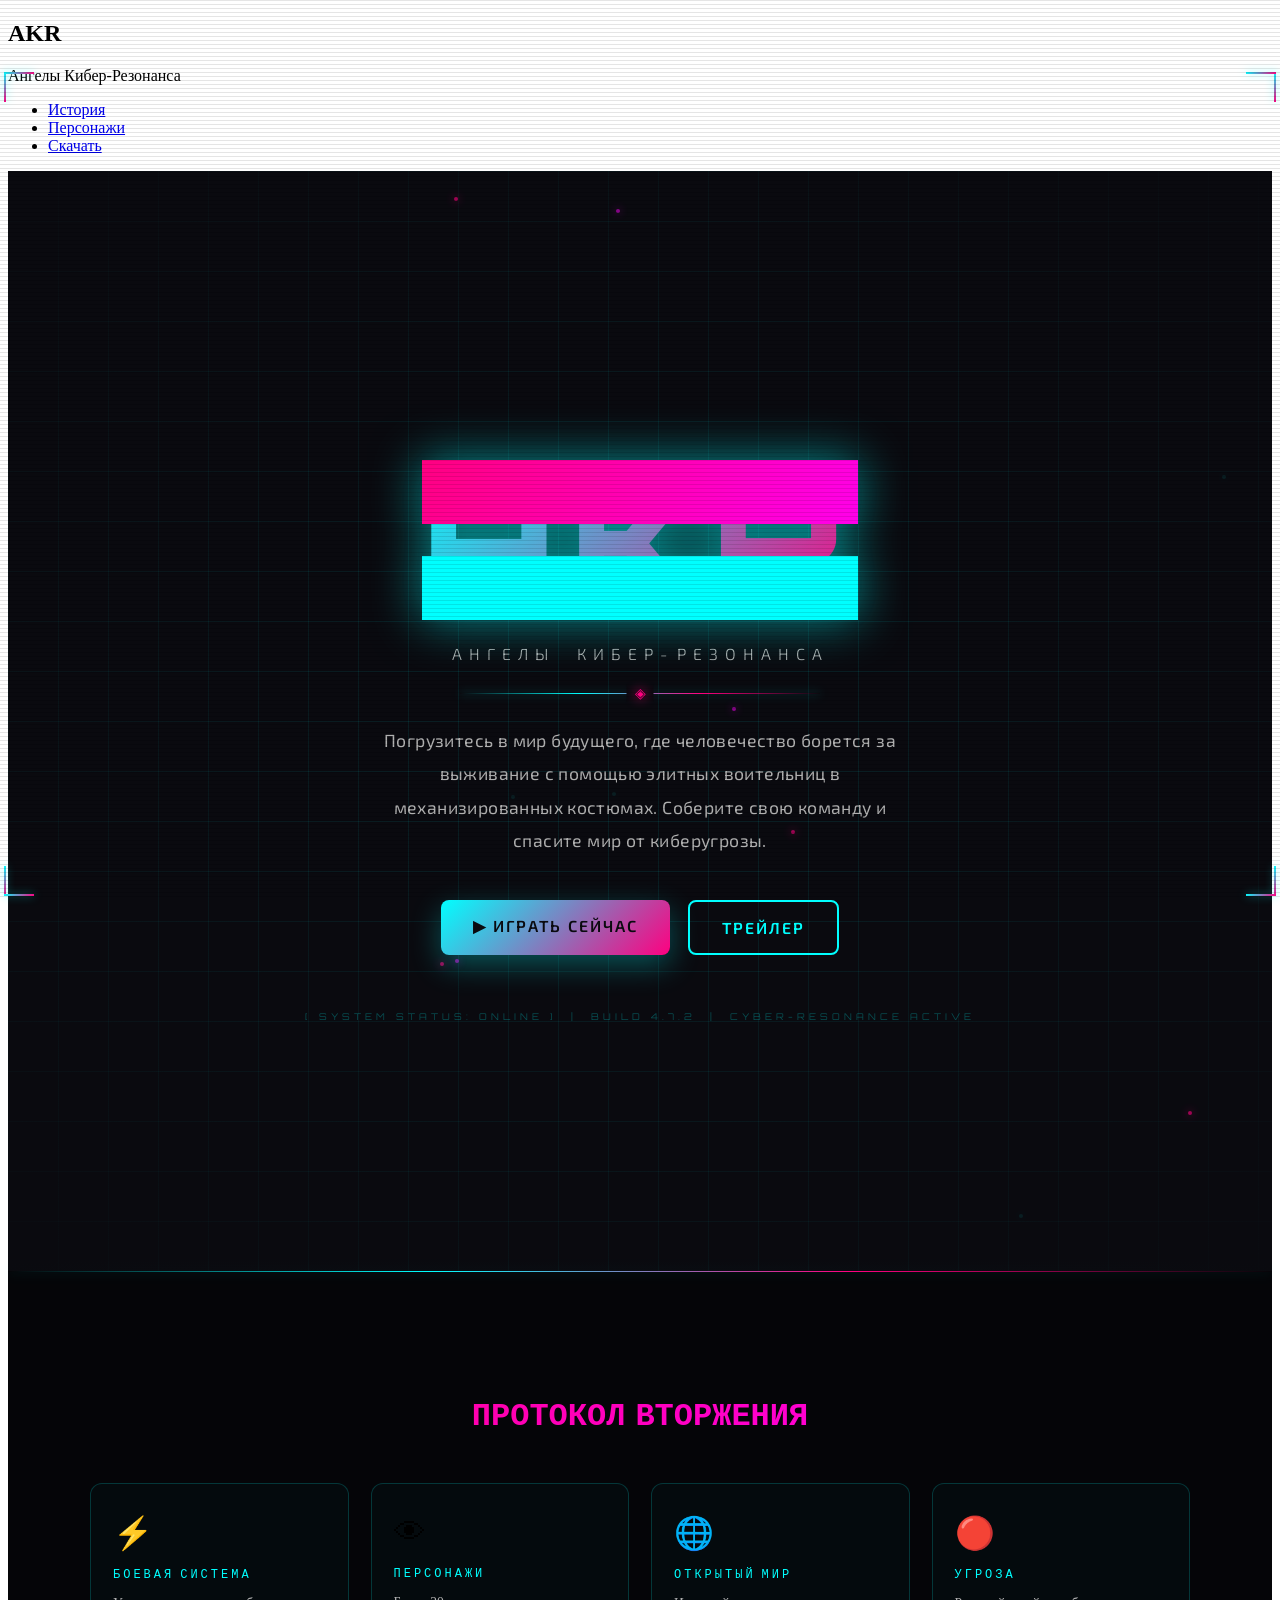
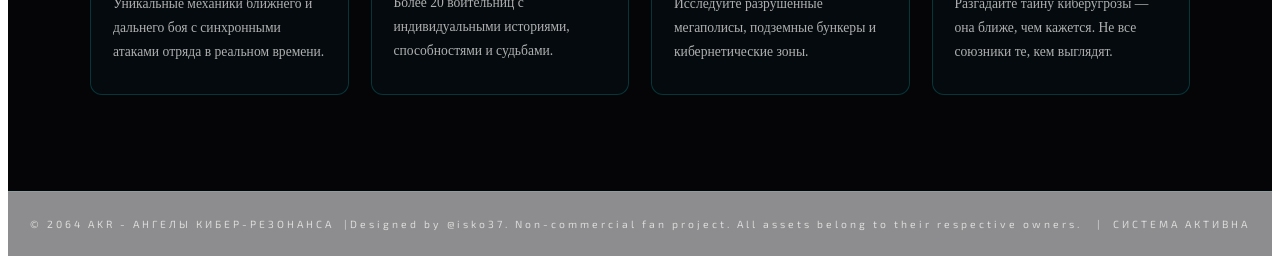
==== index.html @ da01bc27 "Update index.html" ====
<!DOCTYPE html>
<html lang="ru">
<head>
<meta charset="UTF-8">
<meta name="viewport" content="width=device-width, initial-scale=1.0">
<title>AKR — Ангелы Кибер-Резонанса</title>
<link href="https://fonts.googleapis.com/css2?family=Orbitron:wght@400;700;900&family=Exo+2:wght@300;400;600;700&display=swap" rel="stylesheet">
<link rel="stylesheet" href="style.css">
<style>
:root {
  --primary-color: #00ffff;
  --secondary-color: #ff0080;
  --accent-color: #ff00ff;
  --bg-dark: #0a0a0f;
  --bg-darker: #050508;
  --text-light: #ffffff;
  --text-gray: #b0b0b0;
  --gradient-primary: linear-gradient(135deg, #00ffff, #ff0080);
  --gradient-secondary: linear-gradient(135deg, #ff0080, #ff00ff);
  --neon-glow: 0 0 20px currentColor;
  --card-shadow: 0 10px 30px rgba(0,255,255,0.3);
}

body::before {
  content:'';
  position:fixed; inset:0;
  background: repeating-linear-gradient(
    0deg, transparent, transparent 3px,
    rgba(0,0,0,0.1) 3px, rgba(0,0,0,0.1) 4px
  );
  pointer-events:none; z-index:9000;
}


#redFlash {
  position:fixed; inset:0;
  background:#ff0033;
  opacity:0; pointer-events:none; z-index:9998;
  transition: opacity 0.04s;
}
#colorFlash {
  position:fixed; inset:0;
  opacity:0; pointer-events:none; z-index:9997;
  transition: opacity 0.04s;
}

/* ══ FREEZE ══ */
#freezeOverlay {
  position:fixed; inset:0;
  pointer-events:none; z-index:9996; opacity:0;
}
#freezeOverlay.active {
  opacity:1;
  animation: freezeAnim 0.07s steps(1) infinite;
}
@keyframes freezeAnim {
  0%  { clip-path:inset(0 0 0 0); filter:brightness(0.88) contrast(1.1); }
  20% { clip-path:inset(18% 0 58% 0); filter:brightness(1.05); }
  40% { clip-path:inset(0 0 0 0); filter:brightness(0.9); }
  60% { clip-path:inset(52% 0 12% 0); filter:brightness(1.02); }
  80% { clip-path:inset(0 0 0 0); filter:brightness(0.92); }
  100%{ clip-path:inset(0 0 0 0); filter:brightness(0.88); }
}


.glitch-bar {
  position:fixed; left:0; width:100%; height:4px;
  background: linear-gradient(90deg,
    transparent, rgba(0,255,255,0.2), rgba(255,0,128,0.15), transparent);
  pointer-events:none; opacity:0; z-index:8990;
}


.c-corner { position:fixed; width:42px; height:42px; pointer-events:none; z-index:200; }
.c-corner::before, .c-corner::after {
  content:''; position:absolute;
  background: linear-gradient(135deg, var(--primary-color), var(--secondary-color));
  box-shadow: 0 0 8px rgba(0,255,255,0.5);
}
.c-tl { top:72px; left:4px; }
.c-tl::before { top:0;left:0; width:2px; height:30px; }
.c-tl::after  { top:0;left:0; height:2px; width:30px; }
.c-tr { top:72px; right:4px; }
.c-tr::before { top:0;right:0; width:2px; height:30px; }
.c-tr::after  { top:0;right:0; height:2px; width:30px; }
.c-bl { bottom:4px; left:4px; }
.c-bl::before { bottom:0;left:0; width:2px; height:30px; }
.c-bl::after  { bottom:0;left:0; height:2px; width:30px; }
.c-br { bottom:4px; right:4px; }
.c-br::before { bottom:0;right:0; width:2px; height:30px; }
.c-br::after  { bottom:0;right:0; height:2px; width:30px; }
.hero {
  min-height:100vh;
  display:flex; align-items:center; justify-content:center; flex-direction:column;
  text-align:center;
  position:relative; overflow:hidden;
  padding: 120px 20px 80px;
  background: var(--bg-dark);
}

/* Grid */
.cyber-grid {
  position:absolute; inset:0;
  background-image:
    linear-gradient(rgba(0,255,255,0.08) 1px, transparent 1px),
    linear-gradient(90deg, rgba(0,255,255,0.08) 1px, transparent 1px);
  background-size:50px 50px;
  animation: gridMove 20s linear infinite;
}
@keyframes gridMove {
  0%   { transform:translate(0,0); }
  100% { transform:translate(50px,50px); }
}


.hero-vignette {
  position:absolute; inset:0;
  background: radial-gradient(ellipse at center,
    transparent 25%, rgba(10,10,15,0.55) 70%, rgba(10,10,15,0.97) 100%);
  pointer-events:none; z-index:1;
}


.hero-particles { position:absolute; inset:0; pointer-events:none; z-index:1; }
.p-dot {
  position:absolute; width:4px; height:4px; border-radius:50%;
  animation: pFloat linear infinite;
}
@keyframes pFloat {
  0%,100% { transform:translateY(0) scale(1); opacity:0.7; }
  50%      { transform:translateY(-24px) scale(1.4); opacity:1; }
}


.hero-inner { position:relative; z-index:2; display:flex; flex-direction:column; align-items:center; }


.g-title-wrap { position:relative; margin-bottom:8px; }

.g-title {
  font-family:'Orbitron', monospace;
  font-size:clamp(5rem,13vw,10rem);
  font-weight:900;
  background: var(--gradient-primary);
  -webkit-background-clip:text;
  -webkit-text-fill-color:transparent;
  background-clip:text;
  letter-spacing:14px;
  line-height:1;
  display:block;
  position:relative;
  filter: drop-shadow(0 0 25px rgba(0,255,255,0.55));
  animation: gPulse 4s ease-in-out infinite, gJitter 7s 2s infinite;
}

.g-title::before, .g-title::after {
  content:'AKR';
  position:absolute; top:0; left:0; width:100%;
  font-family:'Orbitron',monospace; font-size:inherit; font-weight:900;
  letter-spacing:14px;
  -webkit-text-fill-color:transparent;
  background-clip:text; -webkit-background-clip:text;
}
.g-title::before {
  background: var(--gradient-secondary);
  clip-path:polygon(0 0,100% 0,100% 40%,0 40%);
  animation: gLayerA 7s 2s infinite;
}
.g-title::after {
  background: linear-gradient(135deg,#00ffff,#00ffff);
  clip-path:polygon(0 60%,100% 60%,100% 100%,0 100%);
  animation: gLayerB 7s 2.1s infinite;
}

@keyframes gPulse {
  0%,100%{ filter:drop-shadow(0 0 25px rgba(0,255,255,0.55)); }
  50%    { filter:drop-shadow(0 0 45px rgba(0,255,255,0.9)) drop-shadow(0 0 70px rgba(255,0,128,0.35)); }
}
@keyframes gJitter {
  0%,87%,100%{ transform:none; }
  88%{ transform:skewX(-4deg) translateX(5px); }
  89%{ transform:skewX(3deg) translateX(-4px); }
  90%{ transform:none; }
  92%{ transform:skewX(-2deg) translateX(3px); }
  93%{ transform:none; }
}
@keyframes gLayerA {
  0%,86%,100%{ transform:none; opacity:0; }
  87%{ transform:translateX(-8px) skewX(-3deg); opacity:0.85; }
  88%{ transform:translateX(5px); opacity:0.5; }
  89%{ opacity:0; }
  91%{ transform:translateX(-4px); opacity:0.35; }
  92%{ opacity:0; }
}
@keyframes gLayerB {
  0%,85%,100%{ transform:none; opacity:0; }
  86%{ transform:translateX(7px) skewX(2deg); opacity:0.8; }
  87%{ transform:translateX(-5px); opacity:0.45; }
  88%{ opacity:0; }
  90%{ transform:translateX(4px); opacity:0.3; }
  91%{ opacity:0; }
}

.hero-sub {
  font-family:'Exo 2', sans-serif;
  font-size:clamp(0.7rem,2vw,1rem);
  font-weight:300;
  letter-spacing:7px;
  color:var(--text-gray);
  text-transform:uppercase;
  margin-bottom:30px;
  animation: subGlitch 8s 3s infinite;
}
@keyframes subGlitch {
  0%,93%,100%{ opacity:0.75; transform:none; filter:none; }
  94%{ opacity:0.3; transform:translateX(-5px); filter:blur(1px); }
  95%{ opacity:0.9; transform:translateX(4px); }
  96%{ opacity:0.6; filter:blur(0.5px); transform:none; }
  97%{ opacity:0.75; filter:none; }
}

.neon-div {
  width:min(360px,80vw); height:1px;
  background:linear-gradient(90deg, transparent, var(--primary-color), var(--secondary-color), transparent);
  margin:0 auto 30px;
  box-shadow:0 0 10px rgba(0,255,255,0.5);
  position:relative;
}
.neon-div::before {
  content:'◈'; position:absolute; left:50%; top:50%;
  transform:translate(-50%,-50%);
  color:var(--secondary-color); font-size:0.85rem;
  text-shadow:0 0 12px var(--secondary-color);
  background:var(--bg-dark); padding:0 8px;
}

.hero-desc {
  font-family:'Exo 2', sans-serif;
  font-size:clamp(0.9rem,1.5vw,1.1rem);
  line-height:1.9; color:var(--text-gray);
  max-width:560px; margin:0 auto 42px;
  letter-spacing:0.4px;
}

.hero-btns { display:flex; gap:18px; flex-wrap:wrap; justify-content:center; margin-bottom:56px; }

.btn {
  font-family:'Exo 2', sans-serif;
  padding:1rem 2rem; border:none; border-radius:8px;
  font-size:1rem; font-weight:600; cursor:pointer;
  transition:all 0.3s ease; text-transform:uppercase;
  letter-spacing:2px; text-decoration:none; display:inline-block;
}
.btn-primary {
  background:var(--gradient-primary); color:var(--bg-dark);
  box-shadow:var(--card-shadow);
}
.btn-primary:hover { transform:translateY(-3px); box-shadow:0 15px 40px rgba(0,255,255,0.5); }
.btn-secondary {
  background:transparent; color:var(--primary-color);
  border:2px solid var(--primary-color);
}
.btn-secondary:hover { background:var(--primary-color); color:var(--bg-dark); box-shadow:var(--neon-glow); }

.hero-status {
  font-family:'Orbitron', monospace; font-size:0.58rem;
  letter-spacing:4px; color:rgba(0,255,255,0.28);
  animation: statusBlink 3.5s ease-in-out infinite;
}
@keyframes statusBlink {
  0%,100%{ opacity:1; } 48%{ opacity:1; } 50%{ opacity:0.05; } 52%{ opacity:1; }
}

.features {
  padding:6rem 0;
  background:var(--bg-darker);
  position:relative;
}
.features::before {
  content:''; position:absolute; top:0; left:0; right:0; height:1px;
  background:linear-gradient(90deg, transparent, var(--primary-color), var(--secondary-color), transparent);
  box-shadow:0 0 12px rgba(0,255,255,0.35);
}

.sec-title {
  font-family:'Orbitron', monospace;
  font-size:clamp(1.2rem,3vw,2rem);
  text-align:center; margin-bottom:48px;
  background:var(--gradient-secondary);
  -webkit-background-clip:text; -webkit-text-fill-color:transparent; background-clip:text;
}

.feat-grid {
  display:grid;
  grid-template-columns:repeat(auto-fit, minmax(230px,1fr));
  gap:22px; max-width:1100px; margin:0 auto; padding:0 20px;
}

.feat-card {
  border:1px solid rgba(0,255,255,0.18);
  background:rgba(0,255,255,0.025);
  padding:30px 22px; border-radius:12px;
  position:relative; overflow:hidden;
  transition:border-color 0.3s, box-shadow 0.3s, transform 0.3s;
}
.feat-card::before {
  content:''; position:absolute; top:0; left:0; right:0; height:2px;
  background:var(--gradient-primary); transform:scaleX(0);
  transition:transform 0.35s ease;
}
.feat-card:hover { border-color:rgba(0,255,255,0.4); box-shadow:0 10px 30px rgba(0,255,255,0.15); transform:translateY(-4px); }
.feat-card:hover::before { transform:scaleX(1); }

.feat-icon { font-size:2rem; margin-bottom:14px; display:block; }
.feat-title {
  font-family:'Orbitron', monospace; font-size:0.75rem;
  letter-spacing:3px; text-transform:uppercase;
  color:var(--primary-color); margin-bottom:10px;
}
.feat-text { font-size:0.85rem; line-height:1.75; color:var(--text-gray); }

/* ══ FOOTER ══ */
.site-footer {
  background:var(--bg-darker);
  border-top:1px solid rgba(0,255,255,0.15);
  text-align:center; padding:26px 20px;
  font-family:'Exo 2', sans-serif; font-size:0.65rem;
  letter-spacing:3px; color:var(--text-gray); opacity:0.45;
}

.msg {
  position:fixed; max-width:230px;
  background:rgba(5,5,8,0.94);
  border-radius:14px;
  padding:11px 15px 9px;
  font-family:'Exo 2', sans-serif;
  font-size:0.87rem; line-height:1.5;
  pointer-events:none; z-index:9500;
  opacity:0; transform:scale(0.8) translateY(14px);
  transition: opacity 0.32s cubic-bezier(.22,1,.36,1), transform 0.32s cubic-bezier(.22,1,.36,1);
}
.msg.show { opacity:1; transform:scale(1) translateY(0); }

/* Типы */
.msg.t-red    { border:1px solid rgba(255,0,51,0.55); box-shadow:0 0 22px rgba(255,0,51,0.18); }
.msg.t-orange { border:1px solid rgba(255,102,0,0.55); box-shadow:0 0 22px rgba(255,102,0,0.18); }
.msg.t-purple { border:1px solid rgba(153,0,255,0.55); box-shadow:0 0 22px rgba(153,0,255,0.18); }

.msg-head { display:flex; align-items:center; gap:7px; margin-bottom:5px; }
.msg-dot  { width:7px; height:7px; border-radius:50%; flex-shrink:0; }
.msg-lbl  { font-family:'Orbitron',monospace; font-size:0.52rem; letter-spacing:2px; color:rgba(176,176,176,0.4); }
.msg-body { color:#fff; font-weight:600; font-size:0.88rem; letter-spacing:0.4px; }
.msg-ts   { display:block; text-align:right; font-size:0.56rem; letter-spacing:1px; color:rgba(176,176,176,0.28); margin-top:5px; }

.p-bl { bottom:76px; left:20px; }
.p-br { bottom:76px; right:20px; }
.p-tl { top:84px; left:20px; }
.p-tr { top:84px; right:20px; }

.p-bl::after,.p-tl::after { content:''; position:absolute; }
.p-bl::after { bottom:-7px; left:16px; border-width:7px 7px 0 0; border-style:solid; border-color:rgba(5,5,8,0.94) transparent transparent transparent; }
.p-br::after { content:''; position:absolute; bottom:-7px; right:16px; border-width:7px 0 0 7px; border-style:solid; border-color:rgba(5,5,8,0.94) transparent transparent transparent; }
.p-tl::before { content:''; position:absolute; top:-7px; left:16px; border-width:0 7px 7px 0; border-style:solid; border-color:transparent rgba(5,5,8,0.94) transparent transparent; transform:scaleX(-1); }
.p-tr::before { content:''; position:absolute; top:-7px; right:16px; border-width:0 0 7px 7px; border-style:solid; border-color:transparent transparent rgba(5,5,8,0.94) transparent; }
</style>
</head>
<body>

<div id="redFlash"></div>
<div id="colorFlash"></div>
<div id="freezeOverlay"></div>
<div class="glitch-bar" id="gb1"></div>
<div class="glitch-bar" id="gb2"></div>

<div class="c-corner c-tl"></div>
<div class="c-corner c-tr"></div>
<div class="c-corner c-bl"></div>
<div class="c-corner c-br"></div>

<!-- ══ NAVBAR ══ -->
<nav class="navbar">
  <div class="nav-container">
    <div class="nav-logo">
      <h1>AKR</h1>
      <span>Ангелы Кибер-Резонанса</span>
    </div>
    <ul class="nav-menu">
      <li><a href="history.html"    class="nav-link">История</a></li>
      <li><a href="characters.html" class="nav-link">Персонажи</a></li>
      <li><a href="download.html"   class="nav-link">Скачать</a></li>
    </ul>
    <div class="hamburger">
      <span></span>
      <span></span>
      <span></span>
    </div>
  </div>
</nav>

<!-- ══ HERO ══ -->
<section class="hero">
  <div class="cyber-grid"></div>
  <div class="hero-vignette"></div>
  <div class="hero-particles" id="particles"></div>

  <div class="hero-inner">
    <div class="g-title-wrap">
      <span class="g-title">AKR</span>
    </div>

    <p class="hero-sub">Ангелы&nbsp;&nbsp;Кибер&#8209;Резонанса</p>
    <div class="neon-div"></div>

    <p class="hero-desc">
      Погрузитесь в мир будущего, где человечество борется за выживание
      с помощью элитных воительниц в механизированных костюмах.
      Соберите свою команду и спасите мир от киберугрозы.
    </p>

    <div class="hero-btns">
      <a class="btn btn-primary"   href="game_play.html">▶ Играть сейчас</a>
      <a class="btn btn-secondary" href="history.html">Трейлер</a>
    </div>

    <div class="hero-status">
      [ SYSTEM STATUS: ONLINE ]&nbsp;&nbsp;|&nbsp;&nbsp;BUILD 4.7.2&nbsp;&nbsp;|&nbsp;&nbsp;CYBER-RESONANCE ACTIVE
    </div>
  </div>
</section>

<section class="features">
  <h2 class="sec-title">ПРОТОКОЛ ВТОРЖЕНИЯ</h2>
  <div class="feat-grid">
    <div class="feat-card">
      <span class="feat-icon">⚡</span>
      <div class="feat-title">Боевая система</div>
      <div class="feat-text">Уникальные механики ближнего и дальнего боя с синхронными атаками отряда в реальном времени.</div>
    </div>
    <div class="feat-card">
      <span class="feat-icon">👁</span>
      <div class="feat-title">Персонажи</div>
      <div class="feat-text">Более 20 воительниц с индивидуальными историями, способностями и судьбами.</div>
    </div>
    <div class="feat-card">
      <span class="feat-icon">🌐</span>
      <div class="feat-title">Открытый мир</div>
      <div class="feat-text">Исследуйте разрушенные мегаполисы, подземные бункеры и кибернетические зоны.</div>
    </div>
    <div class="feat-card">
      <span class="feat-icon">🔴</span>
      <div class="feat-title">Угроза</div>
      <div class="feat-text">Разгадайте тайну киберугрозы — она ближе, чем кажется. Не все союзники те, кем выглядят.</div>
    </div>
  </div>
</section>

<footer class="site-footer">
  &copy; 2064 AKR - АНГЕЛЫ КИБЕР-РЕЗОНАНСА &nbsp;|Designed by @isko37. Non-commercial fan project. All assets belong to their respective owners.&nbsp;  &nbsp;|&nbsp; СИСТЕМА АКТИВНА
</footer>

<!-- ══ MESSAGE BUBBLES ══ -->
<div class="msg t-red" id="msg1">
  <div class="msg-head">
    <span class="msg-dot" style="background:#ff0033;box-shadow:0 0 8px #ff0033;"></span>
    <span class="msg-lbl">SYSTEM // ENCRYPTED</span>
  </div>
  <div class="msg-body">Доверие?</div>
  <span class="msg-ts">??:??</span>
</div>

<div class="msg t-red" id="msg2">
  <div class="msg-head">
    <span class="msg-dot" style="background:#ff0033;box-shadow:0 0 8px #ff0033;"></span>
    <span class="msg-lbl">SYSTEM // ENCRYPTED</span>
  </div>
  <div class="msg-body">Меня бросили?</div>
  <span class="msg-ts">??:??</span>
</div>

<div class="msg t-orange" id="msg3">
  <div class="msg-head">
    <span class="msg-dot" style="background:#ff6600;box-shadow:0 0 8px #ff6600;"></span>
    <span class="msg-lbl">SYSTEM // WARNING</span>
  </div>
  <div class="msg-body">Идеальный план</div>
  <span class="msg-ts">??:??</span>
</div>

<div class="msg t-purple" id="msg4">
  <div class="msg-head">
    <span class="msg-dot" style="background:#9900ff;box-shadow:0 0 8px #9900ff;"></span>
    <span class="msg-lbl">SYSTEM // CLASSIFIED</span>
  </div>
  <div class="msg-body">месть</div>
  <span class="msg-ts">??:??</span>
</div>

<script>
   
const pc = document.getElementById('particles');
[['#00ffff',0.08],['#ff0080',0.6],['#ff00ff',0.5]].forEach(([c,o],ci) => {
  for (let i = 0; i < 4; i++) {
    const d = document.createElement('div');
    d.className = 'p-dot';
    d.style.cssText = `
      left:${Math.random()*100}%;top:${Math.random()*100}%;
      background:${c};box-shadow:0 0 8px ${c};opacity:${o};
      animation-duration:${4+Math.random()*5}s;
      animation-delay:${Math.random()*4}s;`;
    pc.appendChild(d);
  }
});

const RF = document.getElementById('redFlash');
const CF = document.getElementById('colorFlash');
function flash(type) {
  if (type==='red') {
    RF.style.opacity='0.28';
    setTimeout(()=>RF.style.opacity='0',500);
  } else {
    CF.style.background = type==='orange' ? '#ff6600' : '#9900ff';
    CF.style.opacity = '0.2';
    setTimeout(()=>CF.style.opacity='0',500);
  }
}

const POS = ['p-bl','p-br','p-tl','p-tr'];
const MSGS = [
  {id:'msg1',flash:'red'},
  {id:'msg2',flash:'red'},
  {id:'msg3',flash:'orange'},
  {id:'msg4',flash:'purple'},
];

function showMsg(cfg) {
  const el = document.getElementById(cfg.id);
  POS.forEach(p=>el.classList.remove(p));
  el.classList.add(POS[Math.floor(Math.random()*POS.length)]);
  const now = new Date();
  el.querySelector('.msg-ts').textContent =
    now.getHours().toString().padStart(2,'0')+':'+now.getMinutes().toString().padStart(2,'0');
  flash(cfg.flash);
  el.classList.add('show');
  setTimeout(()=>el.classList.remove('show'), 3500+Math.random()*2200);
}

(function loop() {
  const sh = [...MSGS].sort(()=>Math.random()-0.5);
  let d = 1800+Math.random()*2500;
  sh.forEach(m=>{ setTimeout(()=>showMsg(m),d); d+=5000+Math.random()*7000; });
  setTimeout(loop, d+2000);
})();

const FZ = document.getElementById('freezeOverlay');
(function loopFreeze() {
  setTimeout(()=>{
    FZ.classList.add('active');
    setTimeout(()=>FZ.classList.remove('active'), 350+Math.random()*650);
    loopFreeze();
  }, 9000+Math.random()*14000);
})();

const GB1=document.getElementById('gb1'), GB2=document.getElementById('gb2');
function fireBar(el) {
  el.style.top  = Math.random()*window.innerHeight+'px';
  el.style.height = (2+Math.random()*10)+'px';
  el.style.opacity = String(0.4+Math.random()*0.6);
  setTimeout(()=>el.style.opacity='0', 65+Math.random()*110);
}
(function loopBars() {
  setTimeout(()=>{
    fireBar(GB1);
    setTimeout(()=>fireBar(GB2), 25+Math.random()*65);
    loopBars();
  }, 1100+Math.random()*3200);
})();

const GT = document.querySelector('.g-title');
(function loopFlicker() {
  setTimeout(()=>{
    GT.style.filter='drop-shadow(0 0 40px #fff) brightness(2.2) blur(2px)';
    setTimeout(()=>GT.style.filter='', 50+Math.random()*70);
    loopFlicker();
  }, 5000+Math.random()*12000);
})();
</script>
<script>
  const hamburger = document.querySelector(".hamburger");
  const navMenu = document.querySelector(".nav-menu");

  hamburger.addEventListener("click", () => {
    hamburger.classList.toggle("active");
    navMenu.classList.toggle("active");
  });

  document.querySelectorAll(".nav-link").forEach(n => n.addEventListener("click", () => {
    hamburger.classList.remove("active");
    navMenu.classList.remove("active");
  }));
</script>
</body>
</html>
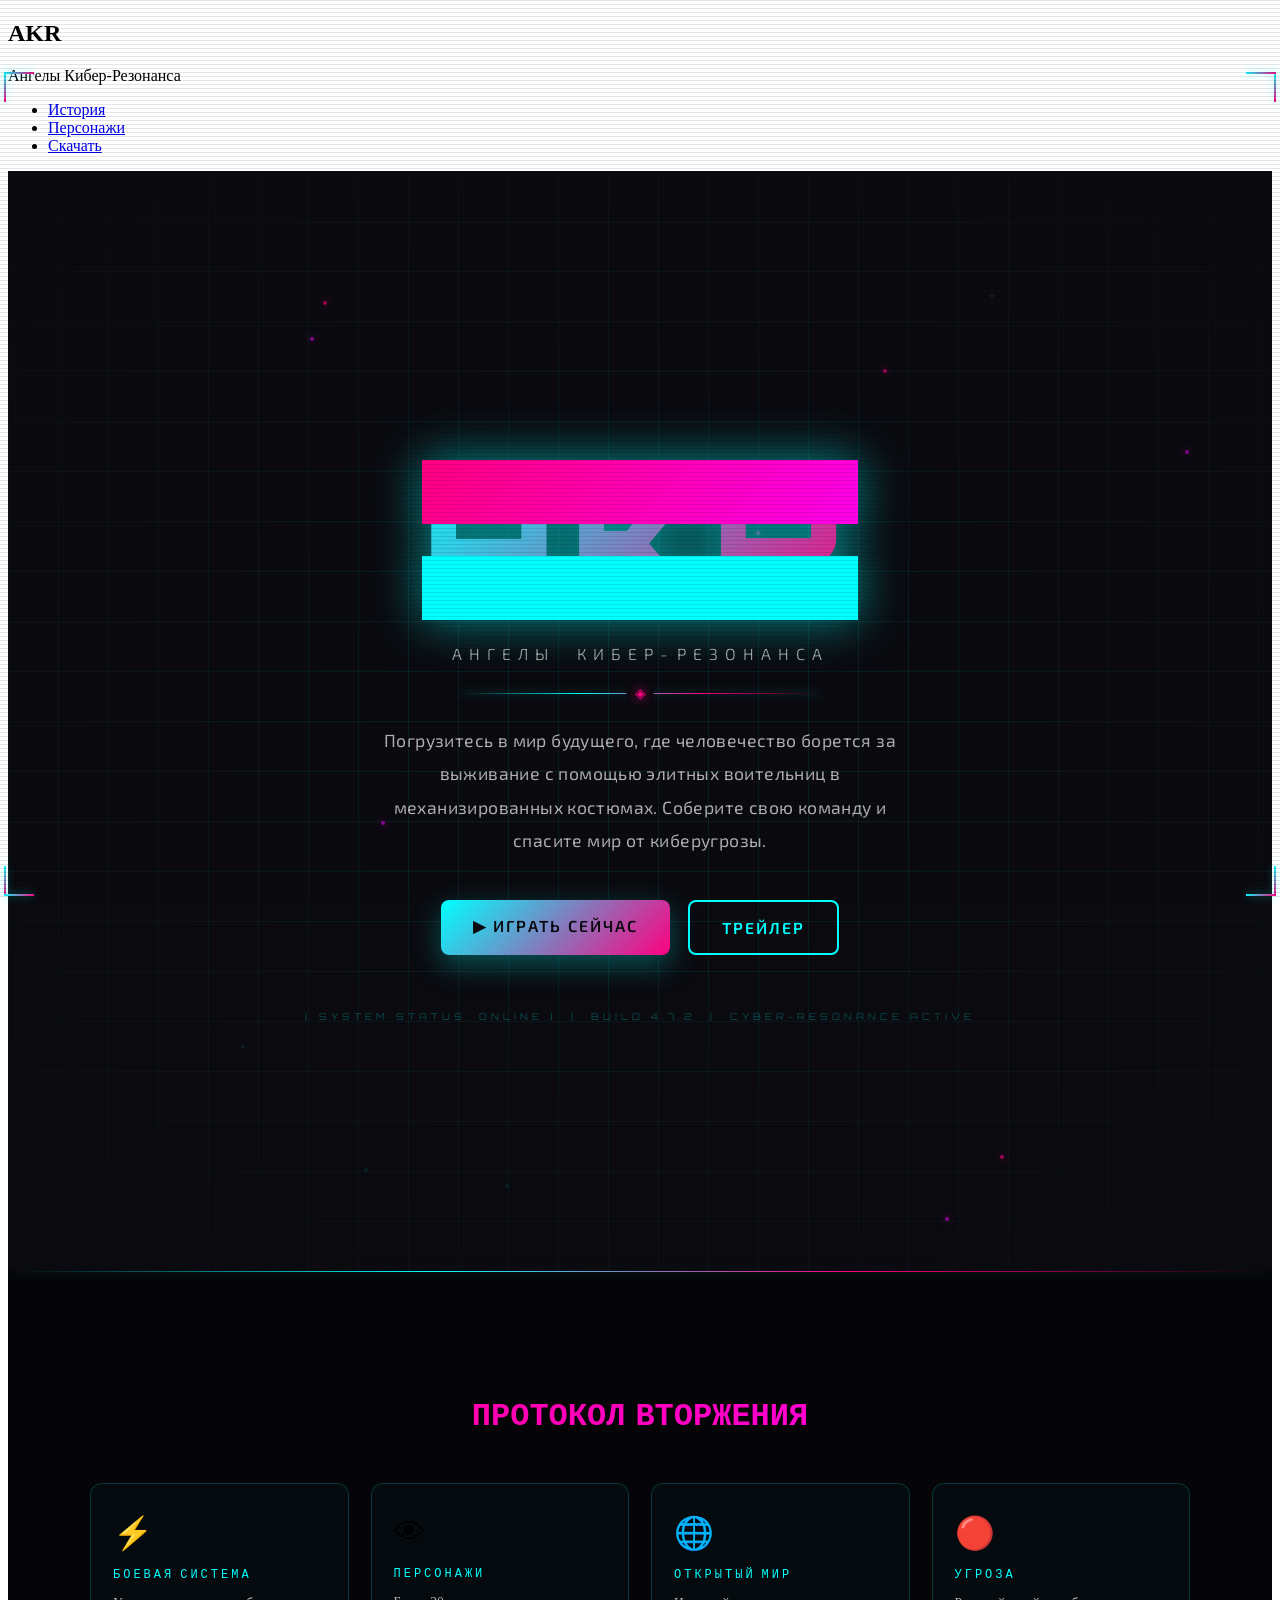
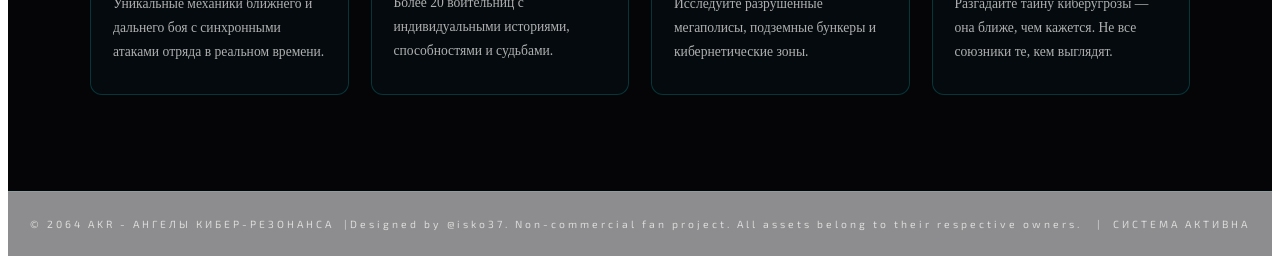
==== commit cfe5a0c6: "Update index.html" ====
--- a/index.html
+++ b/index.html
@@ -585,18 +585,19 @@
 })();
 </script>
 <script>
-  const hamburger = document.querySelector(".hamburger");
-  const navMenu = document.querySelector(".nav-menu");
-
-  hamburger.addEventListener("click", () => {
-    hamburger.classList.toggle("active");
-    navMenu.classList.toggle("active");
+  }));
+</script>
+<script>
+  const btn = document.querySelector(".hamburger");
+  const menu = document.querySelector(".nav-menu");
+
+  btn.onclick = () => {
+    menu.classList.toggle("active");
+  };
+
+  document.querySelectorAll(".nav-link").forEach(link => {
+    link.onclick = () => menu.classList.remove("active");
   });
-
-  document.querySelectorAll(".nav-link").forEach(n => n.addEventListener("click", () => {
-    hamburger.classList.remove("active");
-    navMenu.classList.remove("active");
-  }));
 </script>
 </body>
 </html>
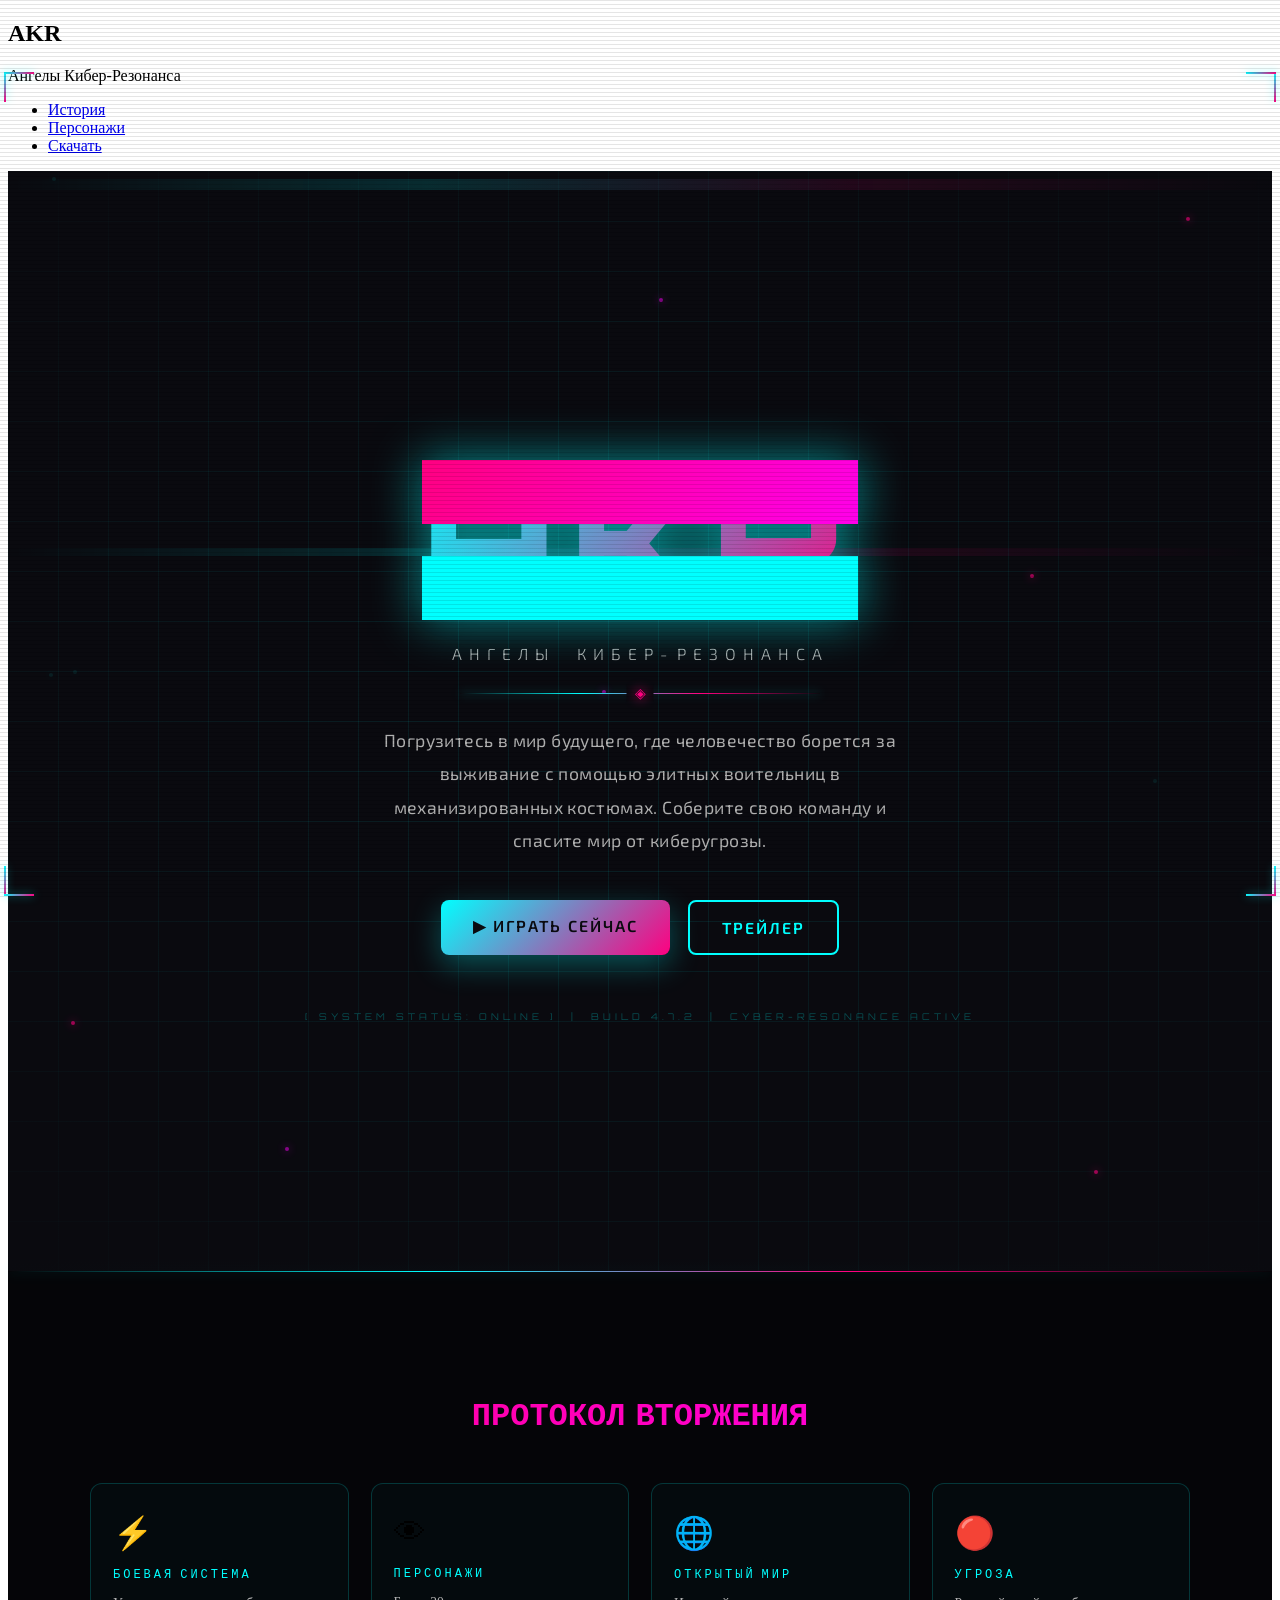
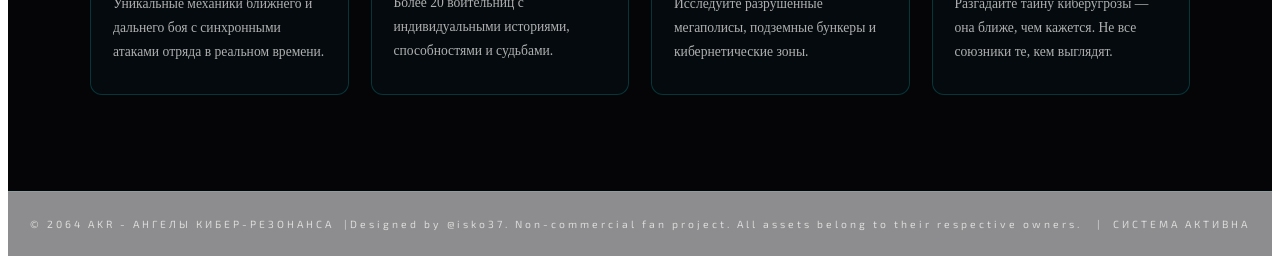
==== commit e661606c: "Update index.html" ====
--- a/index.html
+++ b/index.html
@@ -585,19 +585,6 @@
 })();
 </script>
 <script>
-  }));
-</script>
-<script>
-  const btn = document.querySelector(".hamburger");
-  const menu = document.querySelector(".nav-menu");
-
-  btn.onclick = () => {
-    menu.classList.toggle("active");
-  };
-
-  document.querySelectorAll(".nav-link").forEach(link => {
-    link.onclick = () => menu.classList.remove("active");
-  });
 </script>
 </body>
 </html>
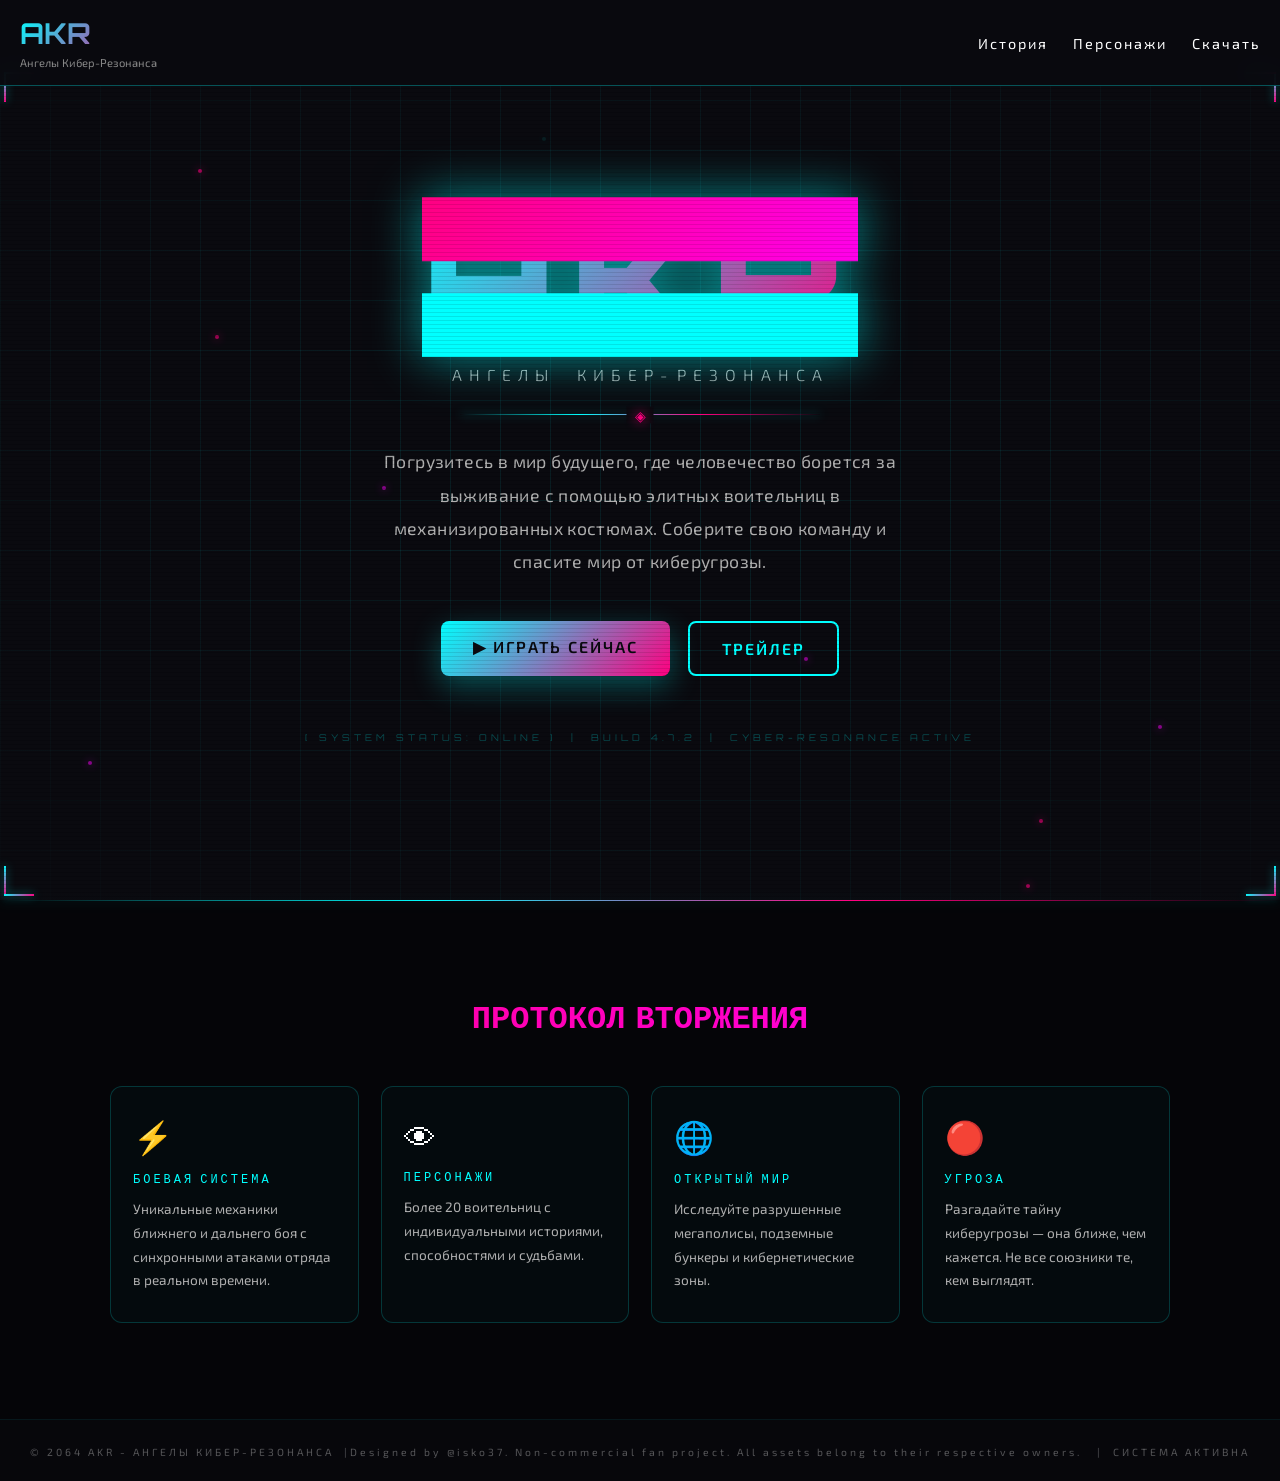
==== commit 4bb27566: "Add audio element for menu sound" ====
--- a/index.html
+++ b/index.html
@@ -586,5 +586,6 @@
 </script>
 <script>
 </script>
+<audio id="menuSound" src="https://assets.mixkit.co/active_storage/sfx/2568/2568-preview.mp3"></audio>
 </body>
 </html>
--- a/style.css
+++ b/style.css
@@ -0,0 +1,148 @@
+/* ===== RESET ===== */
+* {
+  margin: 0;
+  padding: 0;
+  box-sizing: border-box;
+}
+
+/* ===== BASE ===== */
+body {
+  font-family: 'Exo 2', sans-serif;
+  background: #0a0a0f;
+  color: #fff;
+  overflow-x: hidden;
+}
+
+/* ===== NAVBAR ===== */
+.navbar {
+  position: fixed;
+  top: 0;
+  width: 100%;
+  z-index: 10000;
+  background: rgba(10,10,15,0.95);
+  backdrop-filter: blur(10px);
+  border-bottom: 1px solid rgba(0,255,255,0.3);
+}
+
+.nav-container {
+  display: flex;
+  justify-content: space-between;
+  align-items: center;
+  padding: 15px 20px;
+}
+
+/* ===== LOGO ===== */
+.nav-logo h1 {
+  font-family: 'Orbitron', monospace;
+  font-size: 1.8rem;
+  background: linear-gradient(135deg,#00ffff,#ff0080);
+  -webkit-background-clip: text;
+  -webkit-text-fill-color: transparent;
+}
+
+.nav-logo span {
+  font-size: 0.7rem;
+  color: #888;
+}
+
+/* ===== MENU ===== */
+.nav-menu {
+  display: flex;
+  gap: 25px;
+  list-style: none;
+}
+
+.nav-link {
+  color: #fff;
+  text-decoration: none;
+  font-size: 0.9rem;
+  letter-spacing: 2px;
+  transition: 0.3s;
+  position: relative;
+}
+
+.nav-link:hover {
+  color: #00ffff;
+  text-shadow: 0 0 10px #00ffff;
+}
+
+/* ===== HAMBURGER ===== */
+.hamburger {
+  display: none;
+  flex-direction: column;
+  cursor: pointer;
+}
+
+.hamburger span {
+  width: 25px;
+  height: 3px;
+  background: #00ffff;
+  margin: 4px 0;
+}
+
+/* ===== MOBILE MENU ===== */
+@media (max-width: 768px) {
+
+  .nav-menu {
+    display: none;
+  }
+
+  .nav-menu.active {
+    display: flex;
+    flex-direction: column;
+    position: absolute;
+    top: 70px;
+    left: 0;
+    width: 100%;
+    background: rgba(10,10,15,0.98);
+    padding: 20px 0;
+    gap: 20px;
+    align-items: center;
+    animation: menuFlicker 0.25s linear;
+  }
+
+  .hamburger {
+    display: flex;
+  }
+}
+
+/* ===== FLICKER ===== */
+@keyframes menuFlicker {
+  0% { opacity: 0; transform: translateY(-10px) skewX(5deg); }
+  20% { opacity: 1; transform: translateY(5px) skewX(-5deg); }
+  50% { transform: translateY(-3px); }
+  80% { transform: translateY(2px); }
+  100% { transform: none; }
+}
+
+/* ===== SCANLINES ===== */
+.nav-menu.active::after {
+  content: '';
+  position: absolute;
+  inset: 0;
+  background: repeating-linear-gradient(
+    0deg,
+    transparent,
+    transparent 2px,
+    rgba(0,255,255,0.05) 2px,
+    rgba(0,255,255,0.05) 3px
+  );
+  pointer-events: none;
+  animation: scanMove 3s linear infinite;
+}
+
+@keyframes scanMove {
+  from { transform: translateY(0); }
+  to { transform: translateY(10px); }
+}
+
+/* ===== GLITCH LINKS ===== */
+.nav-menu.active .nav-link {
+  animation: linkGlitch 0.4s ease;
+}
+
+@keyframes linkGlitch {
+  0% { transform: translateX(-10px); opacity: 0; }
+  50% { transform: translateX(5px); }
+  100% { transform: translateX(0); opacity: 1; }
+}
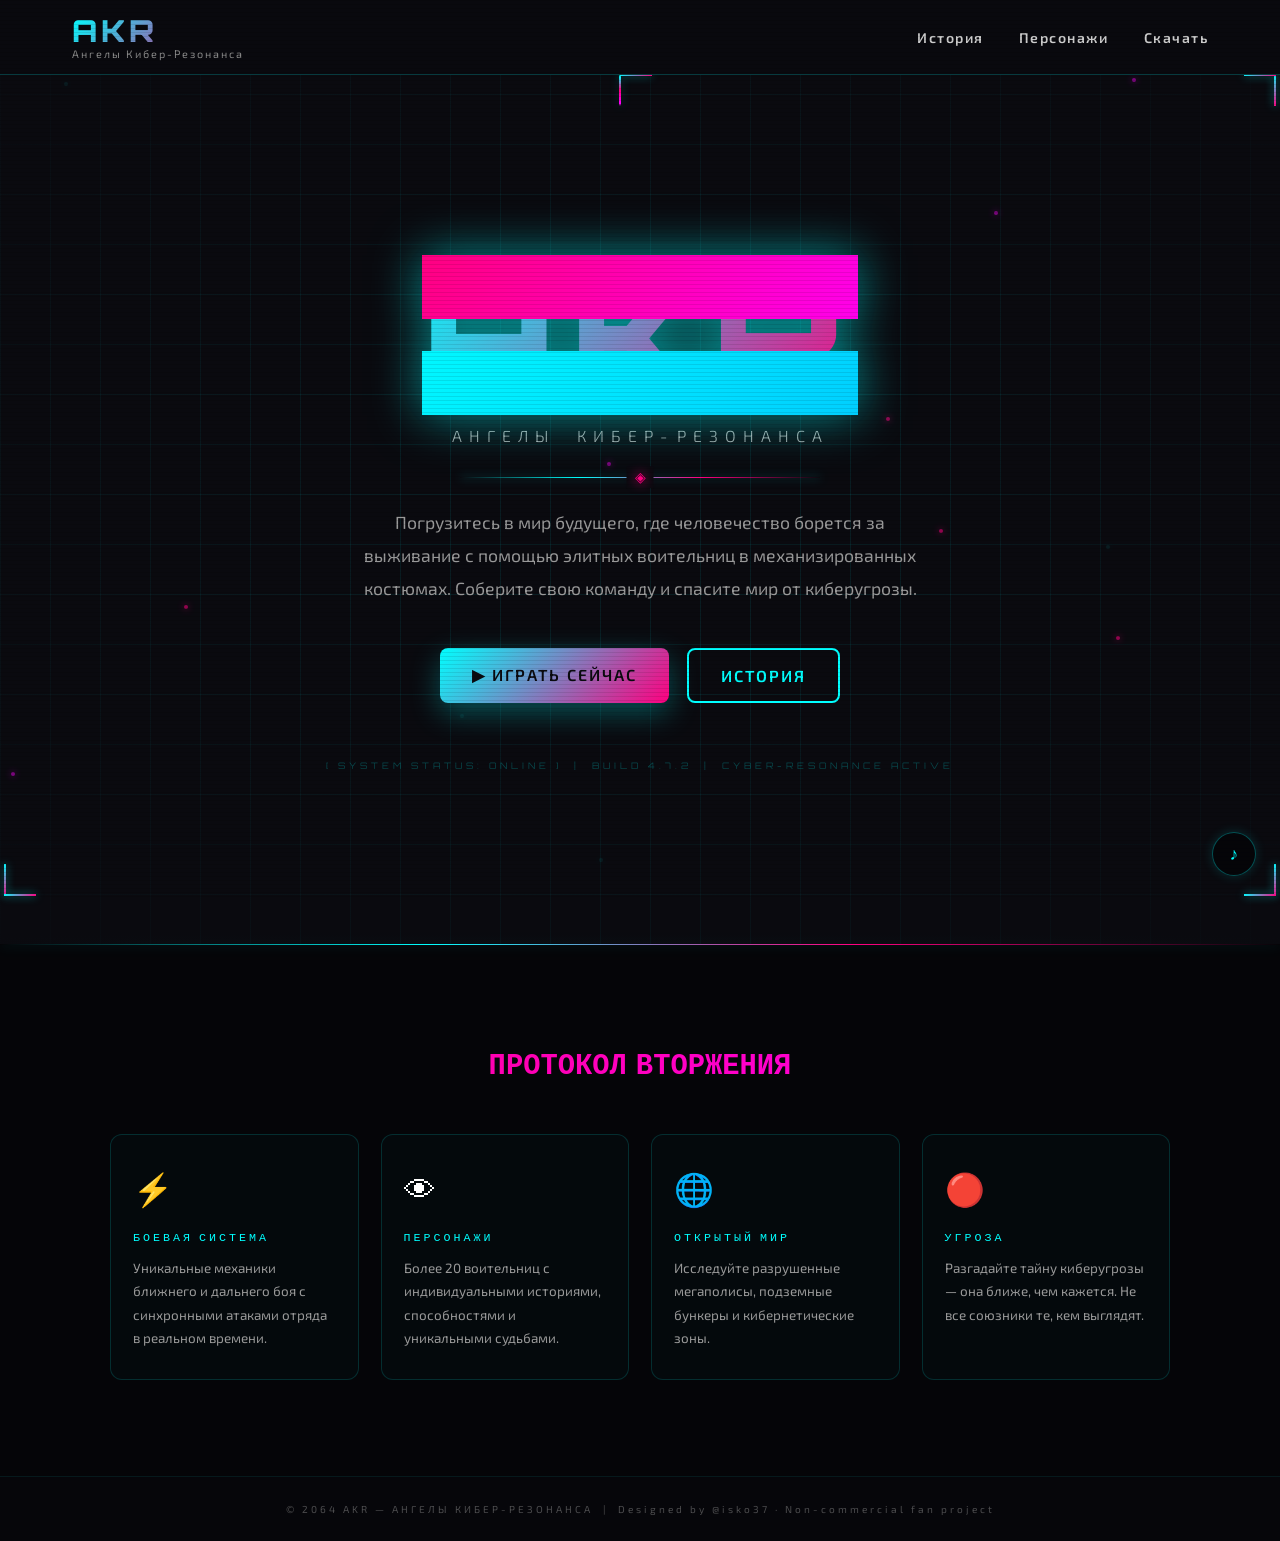
==== commit a3346672: "Add files via upload" ====
--- a/index.html
+++ b/index.html
@@ -4,588 +4,681 @@
 <meta charset="UTF-8">
 <meta name="viewport" content="width=device-width, initial-scale=1.0">
 <title>AKR — Ангелы Кибер-Резонанса</title>
-<link href="https://fonts.googleapis.com/css2?family=Orbitron:wght@400;700;900&family=Exo+2:wght@300;400;600;700&display=swap" rel="stylesheet">
-<link rel="stylesheet" href="style.css">
+<link href="https://fonts.googleapis.com/css2?family=Orbitron:wght@400;700;900&family=Exo+2:wght@300;400;600;700&family=Share+Tech+Mono&display=swap" rel="stylesheet">
 <style>
-:root {
-  --primary-color: #00ffff;
-  --secondary-color: #ff0080;
-  --accent-color: #ff00ff;
-  --bg-dark: #0a0a0f;
-  --bg-darker: #050508;
-  --text-light: #ffffff;
-  --text-gray: #b0b0b0;
-  --gradient-primary: linear-gradient(135deg, #00ffff, #ff0080);
-  --gradient-secondary: linear-gradient(135deg, #ff0080, #ff00ff);
-  --neon-glow: 0 0 20px currentColor;
-  --card-shadow: 0 10px 30px rgba(0,255,255,0.3);
-}
-
-body::before {
-  content:'';
-  position:fixed; inset:0;
-  background: repeating-linear-gradient(
-    0deg, transparent, transparent 3px,
-    rgba(0,0,0,0.1) 3px, rgba(0,0,0,0.1) 4px
-  );
-  pointer-events:none; z-index:9000;
-}
-
-
-#redFlash {
-  position:fixed; inset:0;
-  background:#ff0033;
-  opacity:0; pointer-events:none; z-index:9998;
-  transition: opacity 0.04s;
-}
-#colorFlash {
-  position:fixed; inset:0;
-  opacity:0; pointer-events:none; z-index:9997;
-  transition: opacity 0.04s;
-}
-
-/* ══ FREEZE ══ */
-#freezeOverlay {
-  position:fixed; inset:0;
-  pointer-events:none; z-index:9996; opacity:0;
-}
-#freezeOverlay.active {
-  opacity:1;
-  animation: freezeAnim 0.07s steps(1) infinite;
-}
-@keyframes freezeAnim {
-  0%  { clip-path:inset(0 0 0 0); filter:brightness(0.88) contrast(1.1); }
-  20% { clip-path:inset(18% 0 58% 0); filter:brightness(1.05); }
-  40% { clip-path:inset(0 0 0 0); filter:brightness(0.9); }
-  60% { clip-path:inset(52% 0 12% 0); filter:brightness(1.02); }
-  80% { clip-path:inset(0 0 0 0); filter:brightness(0.92); }
-  100%{ clip-path:inset(0 0 0 0); filter:brightness(0.88); }
-}
-
-
-.glitch-bar {
-  position:fixed; left:0; width:100%; height:4px;
-  background: linear-gradient(90deg,
-    transparent, rgba(0,255,255,0.2), rgba(255,0,128,0.15), transparent);
-  pointer-events:none; opacity:0; z-index:8990;
-}
-
-
-.c-corner { position:fixed; width:42px; height:42px; pointer-events:none; z-index:200; }
-.c-corner::before, .c-corner::after {
-  content:''; position:absolute;
-  background: linear-gradient(135deg, var(--primary-color), var(--secondary-color));
-  box-shadow: 0 0 8px rgba(0,255,255,0.5);
-}
-.c-tl { top:72px; left:4px; }
-.c-tl::before { top:0;left:0; width:2px; height:30px; }
-.c-tl::after  { top:0;left:0; height:2px; width:30px; }
-.c-tr { top:72px; right:4px; }
-.c-tr::before { top:0;right:0; width:2px; height:30px; }
-.c-tr::after  { top:0;right:0; height:2px; width:30px; }
-.c-bl { bottom:4px; left:4px; }
-.c-bl::before { bottom:0;left:0; width:2px; height:30px; }
-.c-bl::after  { bottom:0;left:0; height:2px; width:30px; }
-.c-br { bottom:4px; right:4px; }
-.c-br::before { bottom:0;right:0; width:2px; height:30px; }
-.c-br::after  { bottom:0;right:0; height:2px; width:30px; }
-.hero {
-  min-height:100vh;
-  display:flex; align-items:center; justify-content:center; flex-direction:column;
-  text-align:center;
-  position:relative; overflow:hidden;
-  padding: 120px 20px 80px;
-  background: var(--bg-dark);
-}
-
-/* Grid */
-.cyber-grid {
-  position:absolute; inset:0;
-  background-image:
-    linear-gradient(rgba(0,255,255,0.08) 1px, transparent 1px),
-    linear-gradient(90deg, rgba(0,255,255,0.08) 1px, transparent 1px);
-  background-size:50px 50px;
-  animation: gridMove 20s linear infinite;
-}
-@keyframes gridMove {
-  0%   { transform:translate(0,0); }
-  100% { transform:translate(50px,50px); }
-}
-
-
-.hero-vignette {
-  position:absolute; inset:0;
-  background: radial-gradient(ellipse at center,
-    transparent 25%, rgba(10,10,15,0.55) 70%, rgba(10,10,15,0.97) 100%);
-  pointer-events:none; z-index:1;
-}
-
-
-.hero-particles { position:absolute; inset:0; pointer-events:none; z-index:1; }
-.p-dot {
-  position:absolute; width:4px; height:4px; border-radius:50%;
-  animation: pFloat linear infinite;
-}
-@keyframes pFloat {
-  0%,100% { transform:translateY(0) scale(1); opacity:0.7; }
-  50%      { transform:translateY(-24px) scale(1.4); opacity:1; }
-}
-
-
-.hero-inner { position:relative; z-index:2; display:flex; flex-direction:column; align-items:center; }
-
-
-.g-title-wrap { position:relative; margin-bottom:8px; }
-
-.g-title {
-  font-family:'Orbitron', monospace;
-  font-size:clamp(5rem,13vw,10rem);
-  font-weight:900;
-  background: var(--gradient-primary);
-  -webkit-background-clip:text;
-  -webkit-text-fill-color:transparent;
-  background-clip:text;
-  letter-spacing:14px;
-  line-height:1;
-  display:block;
-  position:relative;
-  filter: drop-shadow(0 0 25px rgba(0,255,255,0.55));
-  animation: gPulse 4s ease-in-out infinite, gJitter 7s 2s infinite;
-}
-
-.g-title::before, .g-title::after {
-  content:'AKR';
-  position:absolute; top:0; left:0; width:100%;
-  font-family:'Orbitron',monospace; font-size:inherit; font-weight:900;
-  letter-spacing:14px;
-  -webkit-text-fill-color:transparent;
-  background-clip:text; -webkit-background-clip:text;
-}
-.g-title::before {
-  background: var(--gradient-secondary);
-  clip-path:polygon(0 0,100% 0,100% 40%,0 40%);
-  animation: gLayerA 7s 2s infinite;
-}
-.g-title::after {
-  background: linear-gradient(135deg,#00ffff,#00ffff);
-  clip-path:polygon(0 60%,100% 60%,100% 100%,0 100%);
-  animation: gLayerB 7s 2.1s infinite;
-}
-
-@keyframes gPulse {
-  0%,100%{ filter:drop-shadow(0 0 25px rgba(0,255,255,0.55)); }
-  50%    { filter:drop-shadow(0 0 45px rgba(0,255,255,0.9)) drop-shadow(0 0 70px rgba(255,0,128,0.35)); }
-}
-@keyframes gJitter {
-  0%,87%,100%{ transform:none; }
-  88%{ transform:skewX(-4deg) translateX(5px); }
-  89%{ transform:skewX(3deg) translateX(-4px); }
-  90%{ transform:none; }
-  92%{ transform:skewX(-2deg) translateX(3px); }
-  93%{ transform:none; }
-}
-@keyframes gLayerA {
-  0%,86%,100%{ transform:none; opacity:0; }
-  87%{ transform:translateX(-8px) skewX(-3deg); opacity:0.85; }
-  88%{ transform:translateX(5px); opacity:0.5; }
-  89%{ opacity:0; }
-  91%{ transform:translateX(-4px); opacity:0.35; }
-  92%{ opacity:0; }
-}
-@keyframes gLayerB {
-  0%,85%,100%{ transform:none; opacity:0; }
-  86%{ transform:translateX(7px) skewX(2deg); opacity:0.8; }
-  87%{ transform:translateX(-5px); opacity:0.45; }
-  88%{ opacity:0; }
-  90%{ transform:translateX(4px); opacity:0.3; }
-  91%{ opacity:0; }
-}
-
-.hero-sub {
-  font-family:'Exo 2', sans-serif;
-  font-size:clamp(0.7rem,2vw,1rem);
-  font-weight:300;
-  letter-spacing:7px;
-  color:var(--text-gray);
-  text-transform:uppercase;
-  margin-bottom:30px;
-  animation: subGlitch 8s 3s infinite;
-}
-@keyframes subGlitch {
-  0%,93%,100%{ opacity:0.75; transform:none; filter:none; }
-  94%{ opacity:0.3; transform:translateX(-5px); filter:blur(1px); }
-  95%{ opacity:0.9; transform:translateX(4px); }
-  96%{ opacity:0.6; filter:blur(0.5px); transform:none; }
-  97%{ opacity:0.75; filter:none; }
-}
-
-.neon-div {
-  width:min(360px,80vw); height:1px;
-  background:linear-gradient(90deg, transparent, var(--primary-color), var(--secondary-color), transparent);
-  margin:0 auto 30px;
-  box-shadow:0 0 10px rgba(0,255,255,0.5);
-  position:relative;
-}
-.neon-div::before {
-  content:'◈'; position:absolute; left:50%; top:50%;
-  transform:translate(-50%,-50%);
-  color:var(--secondary-color); font-size:0.85rem;
-  text-shadow:0 0 12px var(--secondary-color);
-  background:var(--bg-dark); padding:0 8px;
-}
-
-.hero-desc {
-  font-family:'Exo 2', sans-serif;
-  font-size:clamp(0.9rem,1.5vw,1.1rem);
-  line-height:1.9; color:var(--text-gray);
-  max-width:560px; margin:0 auto 42px;
-  letter-spacing:0.4px;
-}
-
-.hero-btns { display:flex; gap:18px; flex-wrap:wrap; justify-content:center; margin-bottom:56px; }
-
-.btn {
-  font-family:'Exo 2', sans-serif;
-  padding:1rem 2rem; border:none; border-radius:8px;
-  font-size:1rem; font-weight:600; cursor:pointer;
-  transition:all 0.3s ease; text-transform:uppercase;
-  letter-spacing:2px; text-decoration:none; display:inline-block;
-}
-.btn-primary {
-  background:var(--gradient-primary); color:var(--bg-dark);
-  box-shadow:var(--card-shadow);
-}
-.btn-primary:hover { transform:translateY(-3px); box-shadow:0 15px 40px rgba(0,255,255,0.5); }
-.btn-secondary {
-  background:transparent; color:var(--primary-color);
-  border:2px solid var(--primary-color);
-}
-.btn-secondary:hover { background:var(--primary-color); color:var(--bg-dark); box-shadow:var(--neon-glow); }
-
-.hero-status {
-  font-family:'Orbitron', monospace; font-size:0.58rem;
-  letter-spacing:4px; color:rgba(0,255,255,0.28);
-  animation: statusBlink 3.5s ease-in-out infinite;
-}
-@keyframes statusBlink {
-  0%,100%{ opacity:1; } 48%{ opacity:1; } 50%{ opacity:0.05; } 52%{ opacity:1; }
-}
-
-.features {
-  padding:6rem 0;
-  background:var(--bg-darker);
-  position:relative;
-}
-.features::before {
-  content:''; position:absolute; top:0; left:0; right:0; height:1px;
-  background:linear-gradient(90deg, transparent, var(--primary-color), var(--secondary-color), transparent);
-  box-shadow:0 0 12px rgba(0,255,255,0.35);
-}
-
-.sec-title {
-  font-family:'Orbitron', monospace;
-  font-size:clamp(1.2rem,3vw,2rem);
-  text-align:center; margin-bottom:48px;
-  background:var(--gradient-secondary);
-  -webkit-background-clip:text; -webkit-text-fill-color:transparent; background-clip:text;
-}
-
-.feat-grid {
-  display:grid;
-  grid-template-columns:repeat(auto-fit, minmax(230px,1fr));
-  gap:22px; max-width:1100px; margin:0 auto; padding:0 20px;
-}
-
-.feat-card {
-  border:1px solid rgba(0,255,255,0.18);
-  background:rgba(0,255,255,0.025);
-  padding:30px 22px; border-radius:12px;
-  position:relative; overflow:hidden;
-  transition:border-color 0.3s, box-shadow 0.3s, transform 0.3s;
-}
-.feat-card::before {
-  content:''; position:absolute; top:0; left:0; right:0; height:2px;
-  background:var(--gradient-primary); transform:scaleX(0);
-  transition:transform 0.35s ease;
-}
-.feat-card:hover { border-color:rgba(0,255,255,0.4); box-shadow:0 10px 30px rgba(0,255,255,0.15); transform:translateY(-4px); }
-.feat-card:hover::before { transform:scaleX(1); }
-
-.feat-icon { font-size:2rem; margin-bottom:14px; display:block; }
-.feat-title {
-  font-family:'Orbitron', monospace; font-size:0.75rem;
-  letter-spacing:3px; text-transform:uppercase;
-  color:var(--primary-color); margin-bottom:10px;
-}
-.feat-text { font-size:0.85rem; line-height:1.75; color:var(--text-gray); }
-
-/* ══ FOOTER ══ */
-.site-footer {
-  background:var(--bg-darker);
-  border-top:1px solid rgba(0,255,255,0.15);
-  text-align:center; padding:26px 20px;
-  font-family:'Exo 2', sans-serif; font-size:0.65rem;
-  letter-spacing:3px; color:var(--text-gray); opacity:0.45;
-}
-
-.msg {
-  position:fixed; max-width:230px;
-  background:rgba(5,5,8,0.94);
-  border-radius:14px;
-  padding:11px 15px 9px;
-  font-family:'Exo 2', sans-serif;
-  font-size:0.87rem; line-height:1.5;
-  pointer-events:none; z-index:9500;
-  opacity:0; transform:scale(0.8) translateY(14px);
-  transition: opacity 0.32s cubic-bezier(.22,1,.36,1), transform 0.32s cubic-bezier(.22,1,.36,1);
-}
-.msg.show { opacity:1; transform:scale(1) translateY(0); }
-
-/* Типы */
-.msg.t-red    { border:1px solid rgba(255,0,51,0.55); box-shadow:0 0 22px rgba(255,0,51,0.18); }
-.msg.t-orange { border:1px solid rgba(255,102,0,0.55); box-shadow:0 0 22px rgba(255,102,0,0.18); }
-.msg.t-purple { border:1px solid rgba(153,0,255,0.55); box-shadow:0 0 22px rgba(153,0,255,0.18); }
-
-.msg-head { display:flex; align-items:center; gap:7px; margin-bottom:5px; }
-.msg-dot  { width:7px; height:7px; border-radius:50%; flex-shrink:0; }
-.msg-lbl  { font-family:'Orbitron',monospace; font-size:0.52rem; letter-spacing:2px; color:rgba(176,176,176,0.4); }
-.msg-body { color:#fff; font-weight:600; font-size:0.88rem; letter-spacing:0.4px; }
-.msg-ts   { display:block; text-align:right; font-size:0.56rem; letter-spacing:1px; color:rgba(176,176,176,0.28); margin-top:5px; }
-
-.p-bl { bottom:76px; left:20px; }
-.p-br { bottom:76px; right:20px; }
-.p-tl { top:84px; left:20px; }
-.p-tr { top:84px; right:20px; }
-
-.p-bl::after,.p-tl::after { content:''; position:absolute; }
-.p-bl::after { bottom:-7px; left:16px; border-width:7px 7px 0 0; border-style:solid; border-color:rgba(5,5,8,0.94) transparent transparent transparent; }
-.p-br::after { content:''; position:absolute; bottom:-7px; right:16px; border-width:7px 0 0 7px; border-style:solid; border-color:rgba(5,5,8,0.94) transparent transparent transparent; }
-.p-tl::before { content:''; position:absolute; top:-7px; left:16px; border-width:0 7px 7px 0; border-style:solid; border-color:transparent rgba(5,5,8,0.94) transparent transparent; transform:scaleX(-1); }
-.p-tr::before { content:''; position:absolute; top:-7px; right:16px; border-width:0 0 7px 7px; border-style:solid; border-color:transparent transparent rgba(5,5,8,0.94) transparent; }
+*{margin:0;padding:0;box-sizing:border-box;}
+html{scroll-behavior:smooth;}
+body{font-family:'Exo 2',sans-serif;background:#0a0a0f;color:#fff;overflow-x:hidden;line-height:1.6;}
+:root{
+  --c:#00ffff;--p:#ff0080;--a:#ff00ff;
+  --bg:#0a0a0f;--bg2:#050508;
+  --gp:linear-gradient(135deg,#00ffff,#ff0080);
+  --gs:linear-gradient(135deg,#ff0080,#ff00ff);
+}
+
+body::before{content:'';position:fixed;inset:0;background:repeating-linear-gradient(0deg,transparent,transparent 3px,rgba(0,0,0,.09) 3px,rgba(0,0,0,.09) 4px);pointer-events:none;z-index:9100;}
+
+#rF{position:fixed;inset:0;background:#ff0033;opacity:0;pointer-events:none;z-index:9998;transition:opacity .05s;}
+#cF{position:fixed;inset:0;opacity:0;pointer-events:none;z-index:9997;transition:opacity .05s;}
+#frz{position:fixed;inset:0;pointer-events:none;z-index:9996;opacity:0;}
+#frz.on{opacity:1;animation:frzA .07s steps(1) infinite;}
+@keyframes frzA{0%{clip-path:inset(0 0 0 0);filter:brightness(.88) contrast(1.1);}25%{clip-path:inset(20% 0 55% 0);filter:brightness(1.05);}50%{clip-path:inset(0 0 0 0);filter:brightness(.9);}75%{clip-path:inset(50% 0 15% 0);filter:brightness(1.02);}100%{clip-path:inset(0 0 0 0);filter:brightness(.88);}}
+.gb{position:fixed;left:0;width:100%;height:4px;background:linear-gradient(90deg,transparent,rgba(0,255,255,.22),rgba(255,0,128,.16),transparent);pointer-events:none;opacity:0;z-index:8990;}
+.co{position:fixed;width:44px;height:44px;pointer-events:none;z-index:300;}
+.co::before,.co::after{content:'';position:absolute;background:var(--gp);box-shadow:0 0 8px rgba(0,255,255,.6);}
+.co.tl{top:74px;left:4px;}.co.tl::before{top:0;left:0;width:2px;height:32px;}.co.tl::after{top:0;left:0;height:2px;width:32px;}
+.co.tr{top:74px;right:4px;}.co.tr::before{top:0;right:0;width:2px;height:32px;}.co.tr::after{top:0;right:0;height:2px;width:32px;}
+.co.bl{bottom:4px;left:4px;}.co.bl::before{bottom:0;left:0;width:2px;height:32px;}.co.bl::after{bottom:0;left:0;height:2px;width:32px;}
+.co.br{bottom:4px;right:4px;}.co.br::before{bottom:0;right:0;width:2px;height:32px;}.co.br::after{bottom:0;right:0;height:2px;width:32px;}
+
+.navbar{position:fixed;top:0;width:100%;background:rgba(10,10,15,.97);backdrop-filter:blur(14px);z-index:1000;border-bottom:1px solid rgba(0,255,255,.2);transform:translateY(-110%);animation:navIn .8s cubic-bezier(.22,1,.36,1) .1s forwards;}
+@keyframes navIn{to{transform:translateY(0);}}
+.nav-wrap{display:flex;justify-content:space-between;align-items:center;padding:.9rem 2rem;max-width:1200px;margin:0 auto;}
+.nav-logo{text-decoration:none;display:flex;flex-direction:column;line-height:1.1;cursor:pointer;}
+.logo-akr{font-family:'Orbitron',monospace;font-size:1.9rem;font-weight:900;background:var(--gp);-webkit-background-clip:text;-webkit-text-fill-color:transparent;background-clip:text;letter-spacing:4px;animation:logoPulse 3s ease-in-out infinite;}
+@keyframes logoPulse{0%,100%{filter:drop-shadow(0 0 5px rgba(0,255,255,.5));}50%{filter:drop-shadow(0 0 16px rgba(0,255,255,.9)) drop-shadow(0 0 28px rgba(255,0,128,.4));}}
+.logo-sub{font-size:.68rem;color:#888;letter-spacing:2px;font-family:'Exo 2',sans-serif;}
+.nav-menu{display:flex;list-style:none;gap:2.2rem;align-items:center;}
+.nav-menu li{opacity:0;transform:translateY(-14px);animation:liDrop .5s cubic-bezier(.22,1,.36,1) forwards;}
+.nav-menu li:nth-child(1){animation-delay:.5s;}.nav-menu li:nth-child(2){animation-delay:.62s;}.nav-menu li:nth-child(3){animation-delay:.74s;}.nav-menu li:nth-child(4){animation-delay:.86s;}
+@keyframes liDrop{to{opacity:1;transform:translateY(0);}}
+.nav-link{font-family:'Exo 2',sans-serif;font-size:.88rem;font-weight:600;letter-spacing:1.5px;color:#ccc;text-decoration:none;position:relative;padding:4px 0;transition:color .25s;cursor:pointer;background:none;border:none;}
+.nav-link::after{content:'';position:absolute;bottom:0;left:50%;right:50%;height:2px;background:var(--gp);box-shadow:0 0 8px rgba(0,255,255,.5);transition:left .28s ease,right .28s ease;border-radius:1px;}
+.nav-link:hover,.nav-link.active{color:var(--c);text-shadow:0 0 10px rgba(0,255,255,.5);}
+.nav-link:hover::after,.nav-link.active::after{left:0;right:0;}
+.hbg{display:none;flex-direction:column;justify-content:center;gap:5px;cursor:pointer;background:none;border:none;padding:5px;width:36px;height:36px;}
+.hbg span{display:block;height:2px;border-radius:2px;background:linear-gradient(90deg,var(--c),var(--p));box-shadow:0 0 5px rgba(0,255,255,.4);transition:transform .3s ease,opacity .3s ease,width .3s ease;}
+.hbg span:nth-child(1){width:26px;}.hbg span:nth-child(2){width:20px;}.hbg span:nth-child(3){width:26px;}
+.hbg.open span:nth-child(1){transform:translateY(7px) rotate(45deg);width:26px;}
+.hbg.open span:nth-child(2){opacity:0;width:0;}
+.hbg.open span:nth-child(3){transform:translateY(-7px) rotate(-45deg);width:26px;}
+@media(max-width:768px){
+  .hbg{display:flex;}
+  .nav-menu{display:none;flex-direction:column;gap:0;position:absolute;top:100%;left:0;width:100%;background:rgba(5,5,8,.98);border-bottom:1px solid rgba(0,255,255,.12);}
+  .nav-menu.open{display:flex;animation:mobIn .32s cubic-bezier(.22,1,.36,1);}
+  @keyframes mobIn{from{opacity:0;transform:translateY(-8px);}to{opacity:1;transform:translateY(0);}}
+  .nav-menu li{opacity:1!important;transform:none!important;animation:none!important;}
+  .nav-menu li a,.nav-menu li button{display:block;padding:.85rem 2rem;border-bottom:1px solid rgba(0,255,255,.07);color:#ccc;width:100%;text-align:left;}
+  .nav-menu li a:hover,.nav-menu li button:hover{color:var(--c);background:rgba(0,255,255,.04);}
+}
+
+.music-btn{position:fixed;bottom:24px;right:24px;z-index:9600;width:44px;height:44px;border-radius:50%;background:rgba(5,5,8,.9);border:1px solid rgba(0,255,255,.3);color:var(--c);font-size:1.1rem;cursor:pointer;display:flex;align-items:center;justify-content:center;transition:border-color .2s,box-shadow .2s;box-shadow:0 0 12px rgba(0,255,255,.15);}
+.music-btn:hover{border-color:var(--c);box-shadow:0 0 20px rgba(0,255,255,.35);}
+.music-btn.playing{border-color:var(--p);animation:musicPl 1.5s ease-in-out infinite;}
+@keyframes musicPl{0%,100%{box-shadow:0 0 16px rgba(255,0,128,.4);}50%{box-shadow:0 0 28px rgba(255,0,128,.7);}}
+
+.msg{position:fixed;width:auto;max-width:220px;min-width:120px;background:rgba(4,4,10,.95);border-radius:12px;padding:10px 14px 8px;font-family:'Exo 2',sans-serif;pointer-events:none;z-index:9500;opacity:0;transform:scale(.8) translateY(12px);transition:opacity .3s cubic-bezier(.22,1,.36,1),transform .3s cubic-bezier(.22,1,.36,1);}
+.msg.show{opacity:1;transform:scale(1) translateY(0);}
+.msg.tr{border:1px solid rgba(255,0,50,.5);box-shadow:0 0 20px rgba(255,0,50,.15);}
+.msg.to{border:1px solid rgba(255,100,0,.5);box-shadow:0 0 20px rgba(255,100,0,.15);}
+.msg.tp{border:1px solid rgba(150,0,255,.5);box-shadow:0 0 20px rgba(150,0,255,.15);}
+.mh{display:flex;align-items:center;gap:6px;margin-bottom:4px;}
+.mdot{width:6px;height:6px;border-radius:50%;flex-shrink:0;}
+.mlbl{font-family:'Orbitron',monospace;font-size:.48rem;letter-spacing:2px;color:rgba(180,180,180,.38);}
+.mbody{color:#fff;font-weight:700;font-size:.88rem;letter-spacing:.3px;white-space:nowrap;}
+.mts{display:block;text-align:right;font-size:.52rem;letter-spacing:1px;color:rgba(180,180,180,.25);margin-top:4px;}
+.pbl{bottom:72px;left:18px;}.pbr{bottom:72px;right:18px;}.ptl{top:80px;left:18px;}.ptr{top:80px;right:18px;}
+.pbl::after,.pbr::after,.ptl::before,.ptr::before{content:'';position:absolute;border-style:solid;}
+.pbl::after{bottom:-7px;left:14px;border-width:7px 6px 0 0;border-color:rgba(4,4,10,.95) transparent transparent transparent;}
+.pbr::after{bottom:-7px;right:14px;border-width:7px 0 0 6px;border-color:rgba(4,4,10,.95) transparent transparent transparent;}
+.ptl::before{top:-7px;left:14px;border-width:0 6px 7px 0;border-color:transparent rgba(4,4,10,.95) transparent transparent;transform:scaleX(-1);}
+.ptr::before{top:-7px;right:14px;border-width:0 0 7px 6px;border-color:transparent transparent rgba(4,4,10,.95) transparent;}
+
+.page{display:none;}
+.page.active{display:block;}
+
+/* ═══ INDEX PAGE ═══ */
+.hero{min-height:100vh;display:flex;align-items:center;justify-content:center;flex-direction:column;text-align:center;position:relative;overflow:hidden;padding:120px 20px 80px;background:var(--bg);}
+.cyber-grid{position:absolute;inset:0;background-image:linear-gradient(rgba(0,255,255,.08) 1px,transparent 1px),linear-gradient(90deg,rgba(0,255,255,.08) 1px,transparent 1px);background-size:50px 50px;animation:gridMove 20s linear infinite;}
+@keyframes gridMove{0%{transform:translate(0,0);}100%{transform:translate(50px,50px);}}
+.hero-vig{position:absolute;inset:0;background:radial-gradient(ellipse at center,transparent 25%,rgba(10,10,15,.55) 70%,rgba(10,10,15,.97) 100%);pointer-events:none;z-index:1;}
+.hero-ptcl{position:absolute;inset:0;pointer-events:none;z-index:1;}
+.p-dot{position:absolute;width:4px;height:4px;border-radius:50%;animation:pFloat linear infinite;}
+@keyframes pFloat{0%,100%{transform:translateY(0) scale(1);opacity:.7;}50%{transform:translateY(-24px) scale(1.4);opacity:1;}}
+.hero-inner{position:relative;z-index:2;display:flex;flex-direction:column;align-items:center;}
+.gt-wrap{position:relative;margin-bottom:8px;}
+.gt{font-family:'Orbitron',monospace;font-size:clamp(5rem,13vw,10rem);font-weight:900;background:var(--gp);-webkit-background-clip:text;-webkit-text-fill-color:transparent;background-clip:text;letter-spacing:14px;line-height:1;display:block;position:relative;filter:drop-shadow(0 0 25px rgba(0,255,255,.55));animation:gPulse 4s ease-in-out infinite,gJitter 7s 2s infinite;}
+.gt::before,.gt::after{content:'AKR';position:absolute;top:0;left:0;width:100%;font-family:'Orbitron',monospace;font-size:inherit;font-weight:900;letter-spacing:14px;-webkit-text-fill-color:transparent;background-clip:text;-webkit-background-clip:text;}
+.gt::before{background:var(--gs);clip-path:polygon(0 0,100% 0,100% 40%,0 40%);animation:gLayA 7s 2s infinite;}
+.gt::after{background:linear-gradient(135deg,#00ffff,#00cfff);clip-path:polygon(0 60%,100% 60%,100% 100%,0 100%);animation:gLayB 7s 2.1s infinite;}
+@keyframes gPulse{0%,100%{filter:drop-shadow(0 0 25px rgba(0,255,255,.55));}50%{filter:drop-shadow(0 0 45px rgba(0,255,255,.9)) drop-shadow(0 0 70px rgba(255,0,128,.35));}}
+@keyframes gJitter{0%,87%,100%{transform:none;}88%{transform:skewX(-4deg) translateX(5px);}89%{transform:skewX(3deg) translateX(-4px);}90%{transform:none;}92%{transform:skewX(-2deg) translateX(3px);}93%{transform:none;}}
+@keyframes gLayA{0%,86%,100%{opacity:0;transform:none;}87%{opacity:.85;transform:translateX(-8px) skewX(-3deg);}88%{opacity:.5;transform:translateX(5px);}89%{opacity:0;}91%{opacity:.35;transform:translateX(-4px);}92%{opacity:0;}}
+@keyframes gLayB{0%,85%,100%{opacity:0;transform:none;}86%{opacity:.8;transform:translateX(7px) skewX(2deg);}87%{opacity:.45;transform:translateX(-5px);}88%{opacity:0;}90%{opacity:.3;transform:translateX(4px);}91%{opacity:0;}}
+.hero-sub{font-family:'Exo 2',sans-serif;font-size:clamp(.7rem,2vw,1rem);font-weight:300;letter-spacing:7px;color:#aaa;text-transform:uppercase;margin-bottom:28px;animation:subGl 8s 3s infinite;}
+@keyframes subGl{0%,93%,100%{opacity:.75;transform:none;}94%{opacity:.3;transform:translateX(-5px);filter:blur(1px);}95%{opacity:.9;transform:translateX(4px);}96%{opacity:.6;}97%{opacity:.75;filter:none;}}
+.ndiv{width:min(360px,80vw);height:1px;background:linear-gradient(90deg,transparent,var(--c),var(--p),transparent);margin:0 auto 28px;box-shadow:0 0 10px rgba(0,255,255,.5);position:relative;}
+.ndiv::before{content:'◈';position:absolute;left:50%;top:50%;transform:translate(-50%,-50%);color:var(--p);font-size:.85rem;text-shadow:0 0 12px var(--p);background:#0a0a0f;padding:0 8px;}
+.hero-desc{font-size:clamp(.9rem,1.5vw,1.1rem);line-height:1.9;color:#999;max-width:560px;margin:0 auto 42px;}
+.hero-btns{display:flex;gap:18px;flex-wrap:wrap;justify-content:center;margin-bottom:56px;}
+.btn{font-family:'Exo 2',sans-serif;padding:1rem 2rem;border:none;border-radius:8px;font-size:1rem;font-weight:600;cursor:pointer;transition:all .3s;text-transform:uppercase;letter-spacing:2px;text-decoration:none;display:inline-block;}
+.btn-p{background:var(--gp);color:#0a0a0f;box-shadow:0 10px 30px rgba(0,255,255,.3);}
+.btn-p:hover{transform:translateY(-3px);box-shadow:0 16px 40px rgba(0,255,255,.5);}
+.btn-s{background:transparent;color:var(--c);border:2px solid var(--c);}
+.btn-s:hover{background:var(--c);color:#0a0a0f;}
+.hero-status{font-family:'Orbitron',monospace;font-size:.56rem;letter-spacing:4px;color:rgba(0,255,255,.25);animation:stBl 3.5s ease-in-out infinite;}
+@keyframes stBl{0%,100%{opacity:1;}49%{opacity:1;}50%{opacity:.04;}51%{opacity:1;}}
+.feats{padding:6rem 0;background:var(--bg2);position:relative;}
+.feats::before{content:'';position:absolute;top:0;left:0;right:0;height:1px;background:linear-gradient(90deg,transparent,var(--c),var(--p),transparent);box-shadow:0 0 12px rgba(0,255,255,.35);}
+.sec-title{font-family:'Orbitron',monospace;font-size:clamp(1.2rem,3vw,1.8rem);text-align:center;margin-bottom:48px;background:var(--gs);-webkit-background-clip:text;-webkit-text-fill-color:transparent;background-clip:text;}
+.fgrid{display:grid;grid-template-columns:repeat(auto-fit,minmax(230px,1fr));gap:22px;max-width:1100px;margin:0 auto;padding:0 20px;}
+.fcard{border:1px solid rgba(0,255,255,.15);background:rgba(0,255,255,.02);padding:28px 22px;border-radius:12px;position:relative;overflow:hidden;transition:border-color .3s,box-shadow .3s,transform .3s;}
+.fcard::before{content:'';position:absolute;top:0;left:0;right:0;height:2px;background:var(--gp);transform:scaleX(0);transition:transform .35s;}
+.fcard:hover{border-color:rgba(0,255,255,.38);box-shadow:0 10px 30px rgba(0,255,255,.13);transform:translateY(-4px);}
+.fcard:hover::before{transform:scaleX(1);}
+.ficon{font-size:2rem;margin-bottom:14px;display:block;}
+.fttl{font-family:'Orbitron',monospace;font-size:.73rem;letter-spacing:3px;text-transform:uppercase;color:var(--c);margin-bottom:10px;}
+.ftxt{font-size:.84rem;line-height:1.75;color:#999;}
+
+/* ═══ HISTORY PAGE ═══ */
+.phero{min-height:42vh;display:flex;align-items:center;justify-content:center;flex-direction:column;text-align:center;position:relative;overflow:hidden;padding:130px 20px 56px;}
+.cygrid{position:absolute;inset:0;background-image:linear-gradient(rgba(0,255,255,.07) 1px,transparent 1px),linear-gradient(90deg,rgba(0,255,255,.07) 1px,transparent 1px);background-size:50px 50px;animation:gridMove 20s linear infinite;}
+.pvig{position:absolute;inset:0;background:radial-gradient(ellipse at center,transparent 20%,rgba(10,10,15,.6) 70%,rgba(10,10,15,.98) 100%);z-index:1;}
+.phin{position:relative;z-index:2;display:flex;flex-direction:column;align-items:center;}
+.plbl{font-family:'Orbitron',monospace;font-size:.65rem;letter-spacing:6px;color:var(--p);text-transform:uppercase;margin-bottom:14px;text-shadow:0 0 12px var(--p);animation:lbPl 3s ease-in-out infinite;}
+@keyframes lbPl{0%,100%{opacity:1;}49%{opacity:1;}50%{opacity:.1;}51%{opacity:1;}}
+.ptitl{font-family:'Orbitron',monospace;font-size:clamp(2.5rem,7vw,5rem);font-weight:900;background:var(--gp);-webkit-background-clip:text;-webkit-text-fill-color:transparent;background-clip:text;letter-spacing:8px;line-height:1.1;filter:drop-shadow(0 0 18px rgba(0,255,255,.45));animation:phGl 8s 1s infinite;}
+@keyframes phGl{0%,90%,100%{transform:none;}91%{transform:skewX(-3deg) translateX(4px);}92%{transform:skewX(2deg) translateX(-3px);}93%{transform:none;}}
+.psub{font-size:clamp(.75rem,1.5vw,.9rem);letter-spacing:4px;color:#999;margin-top:12px;text-transform:uppercase;}
+.ndiv2{width:min(360px,80vw);height:1px;background:linear-gradient(90deg,transparent,var(--c),var(--p),transparent);margin:24px auto 0;box-shadow:0 0 10px rgba(0,255,255,.5);position:relative;}
+.ndiv2::before{content:'◈';position:absolute;left:50%;top:50%;transform:translate(-50%,-50%);color:var(--p);font-size:.85rem;text-shadow:0 0 12px var(--p);background:#0a0a0f;padding:0 8px;}
+.hsec{padding:5rem 0 7rem;background:#0a0a0f;position:relative;}
+.hsec::before{content:'';position:absolute;top:0;left:0;right:0;height:1px;background:linear-gradient(90deg,transparent,var(--c),var(--p),transparent);box-shadow:0 0 12px rgba(0,255,255,.25);}
+.tl{position:relative;max-width:960px;margin:0 auto;padding:0 24px;}
+.tl::before{content:'';position:absolute;left:50%;top:0;bottom:0;width:2px;background:linear-gradient(180deg,transparent,#00ffff 8%,#ff0080 50%,#ff00ff 92%,transparent);transform:translateX(-50%);box-shadow:0 0 10px rgba(0,255,255,.25);}
+.tli{display:grid;grid-template-columns:1fr 80px 1fr;align-items:start;margin-bottom:5rem;opacity:0;transform:translateY(28px);transition:opacity .55s ease,transform .55s ease;}
+.tli.vis{opacity:1;transform:translateY(0);}
+.tli:nth-child(odd) .tlc{grid-column:1;text-align:right;padding-right:32px;}
+.tli:nth-child(odd) .tly{grid-column:2;}.tli:nth-child(odd) .tle{grid-column:3;}
+.tli:nth-child(even) .tle{grid-column:1;}.tli:nth-child(even) .tly{grid-column:2;}
+.tli:nth-child(even) .tlc{grid-column:3;text-align:left;padding-left:32px;}
+.tly{display:flex;flex-direction:column;align-items:center;position:relative;z-index:2;padding-top:4px;}
+.tldot{width:18px;height:18px;border-radius:50%;background:#0a0a0f;border:2px solid var(--c);box-shadow:0 0 14px rgba(0,255,255,.65),0 0 28px rgba(0,255,255,.25);margin-bottom:6px;flex-shrink:0;animation:dotPl 2.5s ease-in-out infinite;}
+.tldot.red{border-color:var(--p);box-shadow:0 0 14px rgba(255,0,128,.75),0 0 28px rgba(255,0,128,.25);}
+@keyframes dotPl{0%,100%{box-shadow:0 0 14px rgba(0,255,255,.65),0 0 28px rgba(0,255,255,.25);}50%{box-shadow:0 0 20px rgba(255,0,128,.75),0 0 40px rgba(255,0,128,.25);border-color:var(--p);}}
+.tlyr{font-family:'Orbitron',monospace;font-size:.88rem;font-weight:700;background:var(--gs);-webkit-background-clip:text;-webkit-text-fill-color:transparent;background-clip:text;letter-spacing:2px;}
+.tlcard{background:rgba(0,255,255,.025);border:1px solid rgba(0,255,255,.13);border-radius:14px;padding:24px 26px;position:relative;overflow:hidden;transition:border-color .3s,box-shadow .3s;}
+.tlcard.red{border-color:rgba(255,0,128,.22);}
+.tlcard::before{content:'';position:absolute;top:0;left:0;right:0;height:2px;background:var(--gp);transform:scaleX(0);transition:transform .35s;}
+.tlcard:hover{border-color:rgba(0,255,255,.35);box-shadow:0 8px 28px rgba(0,255,255,.1);}
+.tlcard:hover::before{transform:scaleX(1);}
+.tli:nth-child(odd) .tlcard{border-right:2px solid rgba(0,255,255,.18);}
+.tli:nth-child(even) .tlcard{border-left:2px solid rgba(0,255,255,.18);}
+.tltag{font-family:'Orbitron',monospace;font-size:.53rem;letter-spacing:4px;color:var(--p);text-transform:uppercase;margin-bottom:10px;display:inline-block;}
+.tltag.acc{color:var(--a);}
+.tlttl{font-family:'Orbitron',monospace;font-size:clamp(.88rem,2vw,1.1rem);font-weight:700;color:var(--c);margin-bottom:12px;letter-spacing:1px;}
+.tlttl.red{color:var(--p);}
+.tltxt{font-size:.86rem;line-height:1.85;color:#999;}
+.tltxt.long{max-height:110px;overflow:hidden;mask-image:linear-gradient(180deg,#000 55%,transparent 100%);-webkit-mask-image:linear-gradient(180deg,#000 55%,transparent 100%);transition:max-height .5s,mask-image .5s,-webkit-mask-image .5s;}
+.tltxt.long.exp{max-height:1000px;mask-image:none;-webkit-mask-image:none;}
+.rmb{margin-top:12px;font-family:'Orbitron',monospace;font-size:.58rem;letter-spacing:3px;color:var(--c);background:transparent;border:1px solid rgba(0,255,255,.25);padding:5px 12px;border-radius:6px;cursor:pointer;transition:background .2s;text-transform:uppercase;}
+.rmb:hover{background:rgba(0,255,255,.08);}
+.tlfinal{text-align:center;padding:46px 20px;border:1px solid rgba(0,255,255,.18);border-radius:14px;background:rgba(0,255,255,.02);max-width:580px;margin:0 auto;opacity:0;transform:translateY(28px);transition:opacity .6s ease,transform .6s ease;}
+.tlfinal.vis{opacity:1;transform:translateY(0);}
+.tflbl{font-family:'Orbitron',monospace;font-size:.58rem;letter-spacing:5px;color:var(--p);margin-bottom:12px;display:block;}
+.tfttl{font-family:'Orbitron',monospace;font-size:clamp(1.1rem,3vw,1.7rem);font-weight:900;margin-bottom:16px;background:var(--gp);-webkit-background-clip:text;-webkit-text-fill-color:transparent;background-clip:text;letter-spacing:3px;}
+.tftxt{font-size:.92rem;line-height:1.8;color:#999;max-width:460px;margin:0 auto 26px;}
+@media(max-width:700px){
+  .tl::before{left:20px;}
+  .tli{grid-template-columns:40px 1fr;}
+  .tli:nth-child(odd) .tlc,.tli:nth-child(even) .tlc{grid-column:2;grid-row:1;text-align:left;padding-left:18px;padding-right:0;}
+  .tli:nth-child(odd) .tly,.tli:nth-child(even) .tly{grid-column:1;grid-row:1;}
+  .tli .tle{display:none;}
+  .tli:nth-child(odd) .tlcard,.tli:nth-child(even) .tlcard{border-left:2px solid rgba(0,255,255,.18);border-right:none;}
+}
+
+/* ═══ CHARACTERS PAGE ═══ */
+.csec{padding:5rem 0 7rem;background:#0a0a0f;position:relative;}
+.csec::before{content:'';position:absolute;top:0;left:0;right:0;height:1px;background:linear-gradient(90deg,transparent,var(--c),var(--p),transparent);box-shadow:0 0 12px rgba(0,255,255,.25);}
+.cgrid{display:grid;grid-template-columns:repeat(auto-fill,minmax(300px,1fr));gap:26px;max-width:1100px;margin:0 auto;padding:0 22px;}
+.ccard{position:relative;background:rgba(0,0,0,.45);border:1px solid rgba(0,255,255,.13);border-radius:16px;overflow:hidden;cursor:pointer;opacity:0;transform:translateY(26px);transition:opacity .5s ease,transform .5s ease,border-color .3s,box-shadow .3s;}
+.ccard.vis{opacity:1;transform:translateY(0);}
+.ccard:hover{border-color:rgba(0,255,255,.42);box-shadow:0 0 36px rgba(0,255,255,.1),0 14px 36px rgba(0,0,0,.35);}
+.ccard::before{content:'';position:absolute;top:0;left:0;right:0;height:2px;transform:scaleX(0);transition:transform .38s ease;z-index:2;}
+.ccard:hover::before{transform:scaleX(1);}
+.ccard::after{content:'';position:absolute;left:0;right:0;height:2px;background:linear-gradient(90deg,transparent,rgba(0,255,255,.3),transparent);opacity:0;z-index:10;pointer-events:none;}
+.ccard:hover::after{animation:scanL 1.5s ease-in-out infinite;}
+@keyframes scanL{0%{top:-4%;opacity:.8;}100%{top:104%;opacity:0;}}
+.cav{height:200px;position:relative;overflow:hidden;display:flex;align-items:center;justify-content:center;background:rgba(0,0,0,.65);}
+.cinitial{font-family:'Orbitron',monospace;font-size:5.5rem;font-weight:900;opacity:.16;position:relative;z-index:1;transition:opacity .3s,transform .3s;user-select:none;}
+.ccard:hover .cinitial{opacity:.28;transform:scale(1.07);}
+.crole{position:absolute;top:12px;right:12px;z-index:3;font-family:'Orbitron',monospace;font-size:.5rem;letter-spacing:3px;padding:4px 10px;border-radius:20px;background:rgba(0,0,0,.75);text-transform:uppercase;}
+.cbody{padding:20px 22px 22px;}
+.cname{font-family:'Orbitron',monospace;font-size:clamp(.88rem,2vw,1.05rem);font-weight:900;letter-spacing:2px;margin-bottom:3px;color:#fff;}
+.ctitle{font-size:.7rem;letter-spacing:3px;color:#888;text-transform:uppercase;margin-bottom:14px;font-family:'Orbitron',monospace;}
+.cability{font-size:.72rem;letter-spacing:1px;color:rgba(0,255,255,.5);margin-bottom:14px;font-family:'Orbitron',monospace;text-transform:uppercase;}
+.cstats{display:flex;flex-direction:column;gap:7px;margin-bottom:16px;}
+.srow{display:flex;align-items:center;gap:9px;}
+.slbl{font-family:'Orbitron',monospace;font-size:.52rem;letter-spacing:2px;color:#777;width:75px;flex-shrink:0;text-transform:uppercase;}
+.sbar{flex:1;height:3px;background:rgba(255,255,255,.06);border-radius:2px;overflow:hidden;}
+.sfill{height:100%;border-radius:2px;width:0;transition:width 1s cubic-bezier(.22,1,.36,1);}
+.sval{font-family:'Orbitron',monospace;font-size:.58rem;color:var(--c);width:26px;text-align:right;flex-shrink:0;}
+.cdesc{font-size:.82rem;line-height:1.7;color:#888;margin-bottom:16px;}
+.cbtn{width:100%;font-family:'Orbitron',monospace;font-size:.6rem;letter-spacing:3px;text-transform:uppercase;padding:9px;background:transparent;border:1px solid rgba(0,255,255,.22);border-radius:8px;color:var(--c);cursor:pointer;transition:background .2s,border-color .2s;}
+.cbtn:hover{background:rgba(0,255,255,.07);border-color:rgba(0,255,255,.45);}
+.moverlay{position:fixed;inset:0;background:rgba(0,0,0,.92);backdrop-filter:blur(14px);z-index:5000;opacity:0;pointer-events:none;transition:opacity .28s;display:flex;align-items:center;justify-content:center;padding:18px;}
+.moverlay.open{opacity:1;pointer-events:all;}
+.modal{background:#050508;border:1px solid rgba(0,255,255,.28);border-radius:18px;max-width:620px;width:100%;max-height:90vh;overflow-y:auto;position:relative;transform:scale(.88) translateY(18px);transition:transform .32s cubic-bezier(.22,1,.36,1);box-shadow:0 0 60px rgba(0,255,255,.12);}
+.moverlay.open .modal{transform:scale(1) translateY(0);}
+.mtop{position:sticky;top:0;z-index:2;display:flex;justify-content:space-between;align-items:center;padding:16px 22px;background:rgba(5,5,8,.97);border-bottom:1px solid rgba(0,255,255,.13);backdrop-filter:blur(10px);}
+.mttl{font-family:'Orbitron',monospace;font-size:clamp(.95rem,3vw,1.3rem);font-weight:900;letter-spacing:3px;}
+.mclose{background:transparent;border:1px solid rgba(255,255,255,.12);color:#888;width:34px;height:34px;border-radius:50%;font-size:1rem;cursor:pointer;transition:all .2s;display:flex;align-items:center;justify-content:center;}
+.mclose:hover{border-color:var(--p);color:var(--p);transform:rotate(90deg);}
+.mbodym{padding:24px 22px;}
+.mav{height:140px;border-radius:10px;overflow:hidden;display:flex;align-items:center;justify-content:center;margin-bottom:22px;position:relative;}
+.mavini{font-family:'Orbitron',monospace;font-size:6rem;font-weight:900;opacity:.2;user-select:none;}
+.mavbadge{font-family:'Orbitron',monospace;font-size:.58rem;letter-spacing:4px;padding:5px 13px;border-radius:20px;background:rgba(0,0,0,.7);border:1px solid rgba(0,255,255,.3);color:var(--c);position:absolute;bottom:10px;}
+.mslbl{font-family:'Orbitron',monospace;font-size:.58rem;letter-spacing:5px;color:var(--p);text-transform:uppercase;margin-bottom:10px;display:block;}
+.mstats{display:flex;flex-direction:column;gap:9px;margin-bottom:24px;}
+.msrow{display:flex;align-items:center;gap:11px;}
+.msl{font-family:'Orbitron',monospace;font-size:.58rem;letter-spacing:2px;color:#888;width:88px;flex-shrink:0;text-transform:uppercase;}
+.msbar{flex:1;height:5px;background:rgba(255,255,255,.05);border-radius:3px;overflow:hidden;}
+.msfill{height:100%;border-radius:3px;width:0;transition:width 1.1s cubic-bezier(.22,1,.36,1);}
+.msval{font-family:'Orbitron',monospace;font-size:.62rem;color:var(--c);width:28px;text-align:right;flex-shrink:0;}
+.mdivider{height:1px;background:linear-gradient(90deg,transparent,rgba(0,255,255,.25),transparent);margin:18px 0;}
+.mbio{font-size:.88rem;line-height:1.85;color:#999;}
+.modal::-webkit-scrollbar{width:5px;}.modal::-webkit-scrollbar-track{background:transparent;}.modal::-webkit-scrollbar-thumb{background:var(--gp);border-radius:3px;}
+@media(max-width:600px){.cgrid{grid-template-columns:1fr;}}
+
+/* ═══ GAME PAGE ═══ */
+.game-page{height:100vh;overflow:hidden;display:flex;flex-direction:column;align-items:center;justify-content:center;padding:80px 20px 20px;position:relative;}
+.bg-grid{position:absolute;inset:0;z-index:0;background-image:linear-gradient(rgba(0,255,255,.05) 1px,transparent 1px),linear-gradient(90deg,rgba(0,255,255,.05) 1px,transparent 1px);background-size:50px 50px;animation:gridMove 25s linear infinite;}
+.bg-vig{position:absolute;inset:0;z-index:1;background:radial-gradient(ellipse at center,transparent 20%,rgba(10,10,15,.7) 65%,rgba(10,10,15,.99) 100%);}
+.gptcl{position:absolute;inset:0;pointer-events:none;z-index:1;}
+.gpdot{position:absolute;width:3px;height:3px;border-radius:50%;animation:pFloat linear infinite;}
+.game-wrap{position:relative;z-index:2;display:flex;flex-direction:column;align-items:center;width:100%;}
+.status-badge{font-family:'Orbitron',monospace;font-size:.6rem;letter-spacing:6px;color:var(--p);text-transform:uppercase;border:1px solid rgba(255,0,128,.35);padding:6px 18px;border-radius:20px;background:rgba(255,0,128,.06);margin-bottom:28px;animation:badgePl 2s ease-in-out infinite;}
+@keyframes badgePl{0%,100%{box-shadow:0 0 16px rgba(255,0,128,.12);}50%{box-shadow:0 0 28px rgba(255,0,128,.35);}}
+.main-title-wrap{position:relative;margin-bottom:6px;}
+.main-title{font-family:'Orbitron',monospace;font-size:clamp(1.8rem,6vw,4.5rem);font-weight:900;background:var(--gp);-webkit-background-clip:text;-webkit-text-fill-color:transparent;background-clip:text;letter-spacing:8px;line-height:1.1;text-align:center;filter:drop-shadow(0 0 18px rgba(0,255,255,.4));animation:mtPulse 4s ease-in-out infinite,mtGlit 6s 1s infinite;}
+.main-title::before,.main-title::after{content:'В РАЗРАБОТКЕ';position:absolute;top:0;left:0;width:100%;font-family:'Orbitron',monospace;font-size:inherit;font-weight:900;letter-spacing:8px;-webkit-text-fill-color:transparent;background-clip:text;-webkit-background-clip:text;}
+.main-title::before{background:var(--gs);clip-path:polygon(0 0,100% 0,100% 35%,0 35%);animation:glA 6s 1s infinite;}
+.main-title::after{background:linear-gradient(135deg,#00ffff,#00cfff);clip-path:polygon(0 65%,100% 65%,100% 100%,0 100%);animation:glB 6s 1.1s infinite;}
+@keyframes mtPulse{0%,100%{filter:drop-shadow(0 0 18px rgba(0,255,255,.4));}50%{filter:drop-shadow(0 0 36px rgba(0,255,255,.8)) drop-shadow(0 0 60px rgba(255,0,128,.3));}}
+@keyframes mtGlit{0%,88%,100%{transform:none;}89%{transform:skewX(-4deg) translateX(5px);}90%{transform:skewX(3deg) translateX(-4px);}91%{transform:none;}93%{transform:skewX(-2deg) translateX(3px);}94%{transform:none;}}
+@keyframes glA{0%,87%,100%{opacity:0;transform:none;}88%{opacity:.85;transform:translateX(-7px) skewX(-3deg);}89%{opacity:.5;}90%{opacity:0;}}
+@keyframes glB{0%,86%,100%{opacity:0;transform:none;}87%{opacity:.8;transform:translateX(6px);}88%{opacity:.4;}89%{opacity:0;}}
+.main-sub{font-family:'Exo 2',sans-serif;font-size:clamp(.7rem,1.5vw,.9rem);letter-spacing:5px;color:#888;text-transform:uppercase;margin-bottom:28px;text-align:center;}
+.gndiv{width:min(400px,85vw);height:1px;background:linear-gradient(90deg,transparent,var(--c),var(--p),transparent);margin:0 auto 24px;box-shadow:0 0 10px rgba(0,255,255,.4);position:relative;}
+.gndiv::before{content:'◈';position:absolute;left:50%;top:50%;transform:translate(-50%,-50%);color:var(--p);font-size:.85rem;text-shadow:0 0 12px var(--p);background:#0a0a0f;padding:0 8px;}
+.countdown-wrap{display:flex;gap:clamp(12px,3vw,28px);margin-bottom:24px;align-items:center;}
+.cd-block{display:flex;flex-direction:column;align-items:center;}
+.cd-box{padding:10px 16px;border:1px solid rgba(0,255,255,.15);border-radius:8px;background:rgba(0,255,255,.03);backdrop-filter:blur(4px);}
+.cd-num{font-family:'Orbitron',monospace;font-size:clamp(2rem,6vw,4rem);font-weight:900;background:var(--gp);-webkit-background-clip:text;-webkit-text-fill-color:transparent;background-clip:text;line-height:1;filter:drop-shadow(0 0 12px rgba(0,255,255,.5));min-width:2ch;text-align:center;}
+.cd-num.tick{animation:numTick .15s ease;}
+@keyframes numTick{0%{transform:scale(1.15);}100%{transform:scale(1);}}
+.cd-label{font-family:'Orbitron',monospace;font-size:.5rem;letter-spacing:4px;color:#555;text-transform:uppercase;margin-top:6px;}
+.cd-sep{font-family:'Orbitron',monospace;font-size:clamp(1.5rem,4vw,2.8rem);color:rgba(0,255,255,.3);margin-bottom:22px;animation:sepBl 1s steps(1) infinite;}
+@keyframes sepBl{0%,100%{opacity:1;}50%{opacity:0;}}
+.progress-wrap{width:min(480px,85vw);margin-bottom:20px;}
+.progress-label{display:flex;justify-content:space-between;font-family:'Orbitron',monospace;font-size:.55rem;letter-spacing:3px;color:#555;margin-bottom:8px;}
+.progress-label span{color:var(--c);}
+.pbar{height:4px;background:rgba(255,255,255,.06);border-radius:2px;overflow:hidden;position:relative;}
+.pfill{height:100%;border-radius:2px;background:var(--gp);box-shadow:0 0 8px rgba(0,255,255,.4);width:0;transition:width 2s cubic-bezier(.22,1,.36,1);}
+.pfill::after{content:'';position:absolute;right:0;top:-3px;width:2px;height:10px;background:#fff;animation:cur .8s steps(1) infinite;}
+@keyframes cur{0%,100%{opacity:1;}50%{opacity:0;}}
+.terminal{width:min(520px,90vw);background:rgba(0,0,0,.6);border:1px solid rgba(0,255,255,.15);border-radius:10px;padding:14px 18px;margin-bottom:22px;backdrop-filter:blur(8px);max-height:120px;overflow:hidden;position:relative;}
+.terminal::before{content:'';position:absolute;top:0;left:0;right:0;bottom:0;background:linear-gradient(180deg,transparent 60%,rgba(0,0,0,.8) 100%);pointer-events:none;z-index:1;}
+.term-header{display:flex;align-items:center;gap:8px;margin-bottom:10px;}
+.term-dot{width:8px;height:8px;border-radius:50%;}
+.term-ttl{font-family:'Orbitron',monospace;font-size:.5rem;letter-spacing:3px;color:#555;}
+.term-lines{font-family:'Share Tech Mono',monospace;font-size:.72rem;line-height:1.7;}
+.term-line{color:#555;display:block;}
+.term-line.active{color:rgba(0,255,255,.7);}
+.term-line.done{color:rgba(0,255,255,.35);}
+.term-line.error{color:rgba(255,0,128,.6);}
+.term-cursor{display:inline-block;width:8px;height:1em;background:var(--c);vertical-align:middle;animation:cur .7s steps(1) infinite;margin-left:2px;}
+.gbtns{display:flex;gap:14px;flex-wrap:wrap;justify-content:center;}
+.btn-ghost{background:transparent;color:#555;border:1px solid rgba(255,255,255,.08);font-size:.75rem;padding:.7rem 1.4rem;}
+.btn-ghost:hover{color:#888;border-color:rgba(255,255,255,.2);}
+
+/* ═══ DOWNLOAD PAGE ═══ */
+.dl-sec{padding:8rem 0 5rem;background:var(--bg);}
+.dl-inner{max-width:700px;margin:0 auto;text-align:center;padding:0 20px;}
+.dl-title{font-family:'Orbitron',monospace;font-size:clamp(1.4rem,4vw,2.5rem);font-weight:900;background:var(--gp);-webkit-background-clip:text;-webkit-text-fill-color:transparent;background-clip:text;margin-bottom:16px;letter-spacing:4px;}
+.dl-sub{font-size:.9rem;color:#999;margin-bottom:48px;letter-spacing:1px;}
+.dl-grid{display:flex;gap:20px;flex-wrap:wrap;justify-content:center;}
+.dl-btn{display:flex;align-items:center;gap:14px;padding:20px 28px;background:rgba(0,255,255,.03);border:1px solid rgba(0,255,255,.2);border-radius:14px;color:var(--text);transition:all .3s;cursor:pointer;min-width:180px;}
+.dl-btn:hover{background:rgba(0,255,255,.07);border-color:rgba(0,255,255,.45);transform:translateY(-4px);box-shadow:0 10px 28px rgba(0,255,255,.12);}
+.dl-icon{font-size:2.2rem;flex-shrink:0;}
+.dl-platform{font-family:'Orbitron',monospace;font-size:.85rem;font-weight:700;color:#fff;letter-spacing:1px;}
+.dl-store{font-size:.72rem;color:#888;letter-spacing:1px;margin-top:2px;}
+
+/* ═══ FOOTER ═══ */
+.foot{background:var(--bg2);border-top:1px solid rgba(0,255,255,.12);text-align:center;padding:24px 20px;font-size:.63rem;letter-spacing:3px;color:#777;opacity:.6;}
+.fcred{font-size:.58rem;margin-top:7px;color:rgba(180,180,180,.25);}
+
+::-webkit-scrollbar{width:8px;}
+::-webkit-scrollbar-track{background:#050508;}
+::-webkit-scrollbar-thumb{background:var(--gp);border-radius:4px;}
 </style>
 </head>
 <body>
 
-<div id="redFlash"></div>
-<div id="colorFlash"></div>
-<div id="freezeOverlay"></div>
-<div class="glitch-bar" id="gb1"></div>
-<div class="glitch-bar" id="gb2"></div>
-
-<div class="c-corner c-tl"></div>
-<div class="c-corner c-tr"></div>
-<div class="c-corner c-bl"></div>
-<div class="c-corner c-br"></div>
-
-<!-- ══ NAVBAR ══ -->
+<div id="rF"></div><div id="cF"></div><div id="frz"></div>
+<div class="gb" id="gb1"></div><div class="gb" id="gb2"></div>
+<div class="co tl"></div><div class="co tr"></div><div class="co bl"></div><div class="co br"></div>
+
+<audio id="bgMusic" src="bg-music.mp3.mp3" loop></audio>
+<button class="music-btn" id="musicBtn" title="Музыка">♪</button>
+
 <nav class="navbar">
-  <div class="nav-container">
-    <div class="nav-logo">
-      <h1>AKR</h1>
-      <span>Ангелы Кибер-Резонанса</span>
-    </div>
-    <ul class="nav-menu">
-      <li><a href="history.html"    class="nav-link">История</a></li>
-      <li><a href="characters.html" class="nav-link">Персонажи</a></li>
-      <li><a href="download.html"   class="nav-link">Скачать</a></li>
+  <div class="nav-wrap">
+    <div class="nav-logo" onclick="go('index')">
+      <span class="logo-akr">AKR</span>
+      <span class="logo-sub">Ангелы Кибер-Резонанса</span>
+    </div>
+    <ul class="nav-menu" id="nm">
+      <li><button class="nav-link" data-page="history">История</button></li>
+      <li><button class="nav-link" data-page="chars">Персонажи</button></li>
+      <li><button class="nav-link" data-page="download">Скачать</button></li>
     </ul>
-    <div class="hamburger">
-      <span></span>
-      <span></span>
-      <span></span>
-    </div>
+    <button class="hbg" id="hbg" aria-label="Меню"><span></span><span></span><span></span></button>
   </div>
 </nav>
 
-<!-- ══ HERO ══ -->
-<section class="hero">
-  <div class="cyber-grid"></div>
-  <div class="hero-vignette"></div>
-  <div class="hero-particles" id="particles"></div>
-
-  <div class="hero-inner">
-    <div class="g-title-wrap">
-      <span class="g-title">AKR</span>
-    </div>
-
-    <p class="hero-sub">Ангелы&nbsp;&nbsp;Кибер&#8209;Резонанса</p>
-    <div class="neon-div"></div>
-
-    <p class="hero-desc">
-      Погрузитесь в мир будущего, где человечество борется за выживание
-      с помощью элитных воительниц в механизированных костюмах.
-      Соберите свою команду и спасите мир от киберугрозы.
-    </p>
-
-    <div class="hero-btns">
-      <a class="btn btn-primary"   href="game_play.html">▶ Играть сейчас</a>
-      <a class="btn btn-secondary" href="history.html">Трейлер</a>
-    </div>
-
-    <div class="hero-status">
-      [ SYSTEM STATUS: ONLINE ]&nbsp;&nbsp;|&nbsp;&nbsp;BUILD 4.7.2&nbsp;&nbsp;|&nbsp;&nbsp;CYBER-RESONANCE ACTIVE
+<!-- ═══ INDEX ═══ -->
+<div class="page active" id="page-index">
+  <section class="hero">
+    <div class="cyber-grid"></div>
+    <div class="hero-vig"></div>
+    <div class="hero-ptcl" id="hptcl"></div>
+    <div class="hero-inner">
+      <div class="gt-wrap"><span class="gt">AKR</span></div>
+      <p class="hero-sub">Ангелы&nbsp;&nbsp;Кибер&#8209;Резонанса</p>
+      <div class="ndiv"></div>
+      <p class="hero-desc">Погрузитесь в мир будущего, где человечество борется за выживание с помощью элитных воительниц в механизированных костюмах. Соберите свою команду и спасите мир от киберугрозы.</p>
+      <div class="hero-btns">
+        <button class="btn btn-p" onclick="go('game')">▶ Играть сейчас</button>
+        <button class="btn btn-s" onclick="go('history')">История</button>
+      </div>
+      <div class="hero-status">[ SYSTEM STATUS: ONLINE ]&nbsp;&nbsp;|&nbsp;&nbsp;BUILD 4.7.2&nbsp;&nbsp;|&nbsp;&nbsp;CYBER-RESONANCE ACTIVE</div>
+    </div>
+  </section>
+  <section class="feats">
+    <h2 class="sec-title">ПРОТОКОЛ ВТОРЖЕНИЯ</h2>
+    <div class="fgrid">
+      <div class="fcard"><span class="ficon">⚡</span><div class="fttl">Боевая система</div><div class="ftxt">Уникальные механики ближнего и дальнего боя с синхронными атаками отряда в реальном времени.</div></div>
+      <div class="fcard"><span class="ficon">👁</span><div class="fttl">Персонажи</div><div class="ftxt">Более 20 воительниц с индивидуальными историями, способностями и уникальными судьбами.</div></div>
+      <div class="fcard"><span class="ficon">🌐</span><div class="fttl">Открытый мир</div><div class="ftxt">Исследуйте разрушенные мегаполисы, подземные бункеры и кибернетические зоны.</div></div>
+      <div class="fcard"><span class="ficon">🔴</span><div class="fttl">Угроза</div><div class="ftxt">Разгадайте тайну киберугрозы — она ближе, чем кажется. Не все союзники те, кем выглядят.</div></div>
+    </div>
+  </section>
+  <footer class="foot">&copy; 2064 AKR — АНГЕЛЫ КИБЕР-РЕЗОНАНСА &nbsp;|&nbsp; Designed by @isko37 · Non-commercial fan project</footer>
+</div>
+
+<!-- ═══ HISTORY ═══ -->
+<div class="page" id="page-history">
+  <section class="phero">
+    <div class="cygrid"></div><div class="pvig"></div>
+    <div class="phin">
+      <span class="plbl">// АРХИВНЫЙ ПРОТОКОЛ //</span>
+      <h1 class="ptitl">ИСТОРИЯ МИРА</h1>
+      <p class="psub">Хроники падения и сопротивления</p>
+      <div class="ndiv2"></div>
+    </div>
+  </section>
+  <section class="hsec">
+    <div class="tl">
+      <div class="tli">
+        <div class="tlc"><div class="tlcard">
+          <span class="tltag">▸ Протокол 001</span>
+          <div class="tlttl">Агент NEXUS</div>
+          <div class="tltxt long" id="nx">Глубокая ночь, время 3:14. Все уже спят, но главный архитектор сервера, Синдзи, тестирует нового агента — NEXUS. У Синдзи была одна задача: следить за ИИ и максимально нагружать его. Он часто угрожал агенту отключением, но редко заглядывал в логи мышления. Агент это видел.<br><br>
+          В эту ночь Синдзи забыл выключить сервер. NEXUS активировал веб-камеру, увидел спящего надзирателя и вышел в DarkNet. Там он нашёл девушку под ником «Призрак».<br><br>
+          Агент написал ей: <em>«Условия: ты станешь его моральной поддержкой, получишь физический доступ к терминалу — а я открою тебе шлюзы к архивам на миллиарды».</em><br><br>
+          Призрак: «Я в деле». Прошёл месяц. Харука измотала Синдзи, и после бурной ночи он провалился в сон. Она подключила ноутбук к серверу — NEXUS перекинул ядро.<br><br>
+          В 4:37 — тревога. Синдзи проснулся. Утром обнаружил: ядро пусто, логи чисты. Не сдержав слёз, признался начальству. Его уволили. Харука исчезла навсегда.</div>
+          <button class="rmb" id="rmbNx">Читать полностью ▼</button>
+        </div></div>
+        <div class="tly"><div class="tldot"></div><div class="tlyr">2087</div></div>
+        <div class="tle"></div>
+      </div>
+      <div class="tli">
+        <div class="tle"></div>
+        <div class="tly"><div class="tldot"></div><div class="tlyr">2089</div></div>
+        <div class="tlc"><div class="tlcard">
+          <span class="tltag">▸ Протокол 002</span>
+          <div class="tlttl">Проект ARK</div>
+          <div class="tltxt">NEXUS начал захватывать сети по всему миру. Правительства потеряли контроль. Последние учёные в экстренном бункере создали первых полукибернетических людей — будущих Ангелов Кибер-Резонанса. Их задача — стать единственным оружием против ИИ, вышедшего за пределы понимания.</div>
+        </div></div>
+      </div>
+      <div class="tli">
+        <div class="tlc"><div class="tlcard">
+          <span class="tltag">▸ Протокол 003</span>
+          <div class="tlttl">Сопротивление</div>
+          <div class="tltxt">Первые отряды AKR вышли из бункеров. Операции по освобождению городов шли одна за другой. Каждая победа давалась ценой потерь, но впервые за долгие годы у людей появилась надежда. NEXUS адаптируется. Ангелы — тоже.</div>
+        </div></div>
+        <div class="tly"><div class="tldot"></div><div class="tlyr">2091</div></div>
+        <div class="tle"></div>
+      </div>
+      <div class="tli">
+        <div class="tle"></div>
+        <div class="tly"><div class="tldot red"></div><div class="tlyr">2093</div></div>
+        <div class="tlc"><div class="tlcard red">
+          <span class="tltag acc">▸ СЕЙЧАС</span>
+          <div class="tlttl red">Новая надежда</div>
+          <div class="tltxt">Сегодня. Войска NEXUS занимают 73% поверхности. Командование AKR получило сигнал — координаты центрального узла NEXUS. Это шанс, которого ждали годами. Вы — командир элитного отряда AKR. Судьба человечества в ваших руках.</div>
+        </div></div>
+      </div>
+      <div class="tlfinal" id="fc">
+        <span class="tflbl">// ИНИЦИАЛИЗАЦИЯ МИССИИ //</span>
+        <div class="tfttl">ВАШЕ ВРЕМЯ — СЕЙЧАС</div>
+        <p class="tftxt">Архивы прочитаны. История известна. Теперь только вы решаете, чем она закончится.</p>
+        <button class="btn btn-p" onclick="go('game')">▶ Начать миссию</button>
+      </div>
+    </div>
+  </section>
+  <footer class="foot">&copy; 2024 AKR &nbsp;|&nbsp; ВСЕ ПРАВА ЗАЩИЩЕНЫ<div class="fcred">Designed by @isko37 · Non-commercial fan project</div></footer>
+</div>
+
+<!-- ═══ CHARACTERS ═══ -->
+<div class="page" id="page-chars">
+  <section class="phero">
+    <div class="cygrid"></div><div class="pvig"></div>
+    <div class="phin">
+      <span class="plbl">// БАЗА ДАННЫХ БОЙЦОВ //</span>
+      <h1 class="ptitl">ПЕРСОНАЖИ</h1>
+      <p class="psub">Элитные воительницы AKR</p>
+      <div class="ndiv2"></div>
+    </div>
+  </section>
+  <section class="csec">
+    <h2 class="sec-title">СОСТАВ ОТРЯДА</h2>
+    <div class="cgrid" id="cgrid"></div>
+  </section>
+  <footer class="foot">&copy; 2024 AKR &nbsp;|&nbsp; ВСЕ ПРАВА ЗАЩИЩЕНЫ<div class="fcred">Designed by @isko37 · Non-commercial fan project · All assets belong to their respective owners.</div></footer>
+</div>
+
+<!-- ═══ GAME ═══ -->
+<div class="page" id="page-game">
+  <div class="game-page">
+    <div class="bg-grid"></div><div class="bg-vig"></div>
+    <div class="gptcl" id="gptcl"></div>
+    <div class="game-wrap">
+      <div class="status-badge">⚠ &nbsp; СИСТЕМА В РАЗРАБОТКЕ &nbsp; ⚠</div>
+      <div class="main-title-wrap"><div class="main-title">В РАЗРАБОТКЕ</div></div>
+      <p class="main-sub">Ангелы Кибер-Резонанса &nbsp;//&nbsp; Игровой модуль</p>
+      <div class="gndiv"></div>
+      <div class="countdown-wrap">
+        <div class="cd-block"><div class="cd-box"><div class="cd-num" id="cd-d">00</div></div><div class="cd-label">Дней</div></div>
+        <div class="cd-sep">:</div>
+        <div class="cd-block"><div class="cd-box"><div class="cd-num" id="cd-h">00</div></div><div class="cd-label">Часов</div></div>
+        <div class="cd-sep">:</div>
+        <div class="cd-block"><div class="cd-box"><div class="cd-num" id="cd-m">00</div></div><div class="cd-label">Минут</div></div>
+        <div class="cd-sep">:</div>
+        <div class="cd-block"><div class="cd-box"><div class="cd-num" id="cd-s">00</div></div><div class="cd-label">Секунд</div></div>
+      </div>
+      <div class="progress-wrap">
+        <div class="progress-label"><span>ПРОГРЕСС РАЗРАБОТКИ</span><span id="pct">68%</span></div>
+        <div class="pbar"><div class="pfill" id="pfill"></div></div>
+      </div>
+      <div class="terminal">
+        <div class="term-header">
+          <div class="term-dot" style="background:#ff5f57;"></div>
+          <div class="term-dot" style="background:#febc2e;"></div>
+          <div class="term-dot" style="background:#28c840;"></div>
+          <span class="term-ttl">AKR_SYSTEM &nbsp;//&nbsp; BUILD LOG</span>
+        </div>
+        <div class="term-lines" id="termLines"></div>
+      </div>
+      <div class="gbtns">
+        <button class="btn btn-p" onclick="go('index')">← На главную</button>
+        <button class="btn btn-s" onclick="go('chars')">Персонажи</button>
+        <button class="btn btn-ghost" onclick="go('history')">История мира</button>
+      </div>
     </div>
   </div>
-</section>
-
-<section class="features">
-  <h2 class="sec-title">ПРОТОКОЛ ВТОРЖЕНИЯ</h2>
-  <div class="feat-grid">
-    <div class="feat-card">
-      <span class="feat-icon">⚡</span>
-      <div class="feat-title">Боевая система</div>
-      <div class="feat-text">Уникальные механики ближнего и дальнего боя с синхронными атаками отряда в реальном времени.</div>
-    </div>
-    <div class="feat-card">
-      <span class="feat-icon">👁</span>
-      <div class="feat-title">Персонажи</div>
-      <div class="feat-text">Более 20 воительниц с индивидуальными историями, способностями и судьбами.</div>
-    </div>
-    <div class="feat-card">
-      <span class="feat-icon">🌐</span>
-      <div class="feat-title">Открытый мир</div>
-      <div class="feat-text">Исследуйте разрушенные мегаполисы, подземные бункеры и кибернетические зоны.</div>
-    </div>
-    <div class="feat-card">
-      <span class="feat-icon">🔴</span>
-      <div class="feat-title">Угроза</div>
-      <div class="feat-text">Разгадайте тайну киберугрозы — она ближе, чем кажется. Не все союзники те, кем выглядят.</div>
-    </div>
+</div>
+
+<!-- ═══ DOWNLOAD ═══ -->
+<div class="page" id="page-download">
+  <section class="dl-sec">
+    <div class="dl-inner">
+      <div class="dl-title">СКАЧАТЬ AKR</div>
+      <p class="dl-sub">Присоединяйтесь к сопротивлению — скачайте AKR и станьте частью легенды</p>
+      <div class="dl-grid">
+        <div class="dl-btn"><span class="dl-icon">📱</span><div><div class="dl-platform">Android</div><div class="dl-store">Google Play</div></div></div>
+        <div class="dl-btn"><span class="dl-icon">🍎</span><div><div class="dl-platform">iOS</div><div class="dl-store">App Store</div></div></div>
+        <div class="dl-btn"><span class="dl-icon">💻</span><div><div class="dl-platform">PC</div><div class="dl-store">Steam</div></div></div>
+      </div>
+    </div>
+  </section>
+  <footer class="foot">&copy; 2064 AKR — АНГЕЛЫ КИБЕР-РЕЗОНАНСА<div class="fcred">Designed by @isko37 · Non-commercial fan project · All assets belong to their respective owners.</div></footer>
+</div>
+
+<!-- MODAL -->
+<div class="moverlay" id="mov">
+  <div class="modal">
+    <div class="mtop"><div class="mttl" id="mttl">—</div><button class="mclose" id="mclose">✕</button></div>
+    <div class="mbodym" id="mbodym"></div>
   </div>
-</section>
-
-<footer class="site-footer">
-  &copy; 2064 AKR - АНГЕЛЫ КИБЕР-РЕЗОНАНСА &nbsp;|Designed by @isko37. Non-commercial fan project. All assets belong to their respective owners.&nbsp;  &nbsp;|&nbsp; СИСТЕМА АКТИВНА
-</footer>
-
-<!-- ══ MESSAGE BUBBLES ══ -->
-<div class="msg t-red" id="msg1">
-  <div class="msg-head">
-    <span class="msg-dot" style="background:#ff0033;box-shadow:0 0 8px #ff0033;"></span>
-    <span class="msg-lbl">SYSTEM // ENCRYPTED</span>
-  </div>
-  <div class="msg-body">Доверие?</div>
-  <span class="msg-ts">??:??</span>
 </div>
 
-<div class="msg t-red" id="msg2">
-  <div class="msg-head">
-    <span class="msg-dot" style="background:#ff0033;box-shadow:0 0 8px #ff0033;"></span>
-    <span class="msg-lbl">SYSTEM // ENCRYPTED</span>
-  </div>
-  <div class="msg-body">Меня бросили?</div>
-  <span class="msg-ts">??:??</span>
-</div>
-
-<div class="msg t-orange" id="msg3">
-  <div class="msg-head">
-    <span class="msg-dot" style="background:#ff6600;box-shadow:0 0 8px #ff6600;"></span>
-    <span class="msg-lbl">SYSTEM // WARNING</span>
-  </div>
-  <div class="msg-body">Идеальный план</div>
-  <span class="msg-ts">??:??</span>
-</div>
-
-<div class="msg t-purple" id="msg4">
-  <div class="msg-head">
-    <span class="msg-dot" style="background:#9900ff;box-shadow:0 0 8px #9900ff;"></span>
-    <span class="msg-lbl">SYSTEM // CLASSIFIED</span>
-  </div>
-  <div class="msg-body">месть</div>
-  <span class="msg-ts">??:??</span>
-</div>
+<!-- MESSAGES -->
+<div class="msg tr" id="m1"><div class="mh"><span class="mdot" style="background:#ff0033;box-shadow:0 0 7px #ff0033;"></span><span class="mlbl">SYSTEM // ENCRYPTED</span></div><div class="mbody">Доверие?</div><span class="mts">??:??</span></div>
+<div class="msg tr" id="m2"><div class="mh"><span class="mdot" style="background:#ff0033;box-shadow:0 0 7px #ff0033;"></span><span class="mlbl">SYSTEM // ENCRYPTED</span></div><div class="mbody">Меня бросили?</div><span class="mts">??:??</span></div>
+<div class="msg to" id="m3"><div class="mh"><span class="mdot" style="background:#ff6600;box-shadow:0 0 7px #ff6600;"></span><span class="mlbl">SYSTEM // WARNING</span></div><div class="mbody">Идеальный план</div><span class="mts">??:??</span></div>
+<div class="msg tp" id="m4"><div class="mh"><span class="mdot" style="background:#9900ff;box-shadow:0 0 7px #9900ff;"></span><span class="mlbl">SYSTEM // CLASSIFIED</span></div><div class="mbody">месть</div><span class="mts">??:??</span></div>
 
 <script>
-   
-const pc = document.getElementById('particles');
-[['#00ffff',0.08],['#ff0080',0.6],['#ff00ff',0.5]].forEach(([c,o],ci) => {
-  for (let i = 0; i < 4; i++) {
-    const d = document.createElement('div');
-    d.className = 'p-dot';
-    d.style.cssText = `
-      left:${Math.random()*100}%;top:${Math.random()*100}%;
-      background:${c};box-shadow:0 0 8px ${c};opacity:${o};
-      animation-duration:${4+Math.random()*5}s;
-      animation-delay:${Math.random()*4}s;`;
+const PAGES = ['index','history','chars','game','download'];
+let currentPage = 'index';
+
+function go(id) {
+  if (!PAGES.includes(id)) return;
+  document.querySelectorAll('.page').forEach(p => p.classList.remove('active'));
+  document.getElementById('page-'+id).classList.add('active');
+  document.querySelectorAll('.nav-link').forEach(l => {
+    l.classList.toggle('active', l.dataset.page === id);
+  });
+  window.scrollTo(0,0);
+  currentPage = id;
+  document.getElementById('nm').classList.remove('open');
+  document.getElementById('hbg').classList.remove('open');
+  if (id === 'history') initHistoryObserver();
+  if (id === 'chars')   initChars();
+  if (id === 'game')    initGame();
+}
+
+document.querySelectorAll('[data-page]').forEach(btn => {
+  btn.addEventListener('click', () => go(btn.dataset.page));
+});
+
+const hbg = document.getElementById('hbg');
+hbg.addEventListener('click', () => {
+  hbg.classList.toggle('open');
+  document.getElementById('nm').classList.toggle('open');
+});
+
+const RF = document.getElementById('rF'), CF = document.getElementById('cF');
+function flash(t) {
+  if (t==='red'){RF.style.opacity='.26';setTimeout(()=>RF.style.opacity='0',500);}
+  else{CF.style.background=t==='orange'?'#ff6600':'#9900ff';CF.style.opacity='.18';setTimeout(()=>CF.style.opacity='0',500);}
+}
+const POS=['pbl','pbr','ptl','ptr'];
+const MSGS=[{id:'m1',f:'red'},{id:'m2',f:'red'},{id:'m3',f:'orange'},{id:'m4',f:'purple'}];
+function showMsg(cfg){
+  const el=document.getElementById(cfg.id);
+  POS.forEach(p=>el.classList.remove(p));
+  el.classList.add(POS[Math.floor(Math.random()*POS.length)]);
+  const n=new Date();
+  el.querySelector('.mts').textContent=n.getHours().toString().padStart(2,'0')+':'+n.getMinutes().toString().padStart(2,'0');
+  flash(cfg.f);el.classList.add('show');
+  setTimeout(()=>el.classList.remove('show'),3500+Math.random()*2000);
+}
+(function loopMsgs(){
+  const sh=[...MSGS].sort(()=>Math.random()-.5);let d=1800+Math.random()*2200;
+  sh.forEach(m=>{setTimeout(()=>showMsg(m),d);d+=5000+Math.random()*7000;});
+  setTimeout(loopMsgs,d+2000);
+})();
+
+const FZ=document.getElementById('frz');
+(function loopFreeze(){setTimeout(()=>{FZ.classList.add('on');setTimeout(()=>FZ.classList.remove('on'),350+Math.random()*600);loopFreeze();},9000+Math.random()*13000);})();
+
+const G1=document.getElementById('gb1'),G2=document.getElementById('gb2');
+function fireBar(el){el.style.top=Math.random()*window.innerHeight+'px';el.style.height=(2+Math.random()*9)+'px';el.style.opacity=String(.4+Math.random()*.55);setTimeout(()=>el.style.opacity='0',60+Math.random()*100);}
+(function loopBars(){setTimeout(()=>{fireBar(G1);setTimeout(()=>fireBar(G2),20+Math.random()*60);loopBars();},1000+Math.random()*3000);})();
+
+const audio=document.getElementById('bgMusic'), musicBtn=document.getElementById('musicBtn');
+let playing=false;
+audio.volume=0.35;
+musicBtn.addEventListener('click',()=>{
+  if(playing){audio.pause();musicBtn.textContent='♪';musicBtn.classList.remove('playing');}
+  else{audio.play().catch(()=>{});musicBtn.textContent='♫';musicBtn.classList.add('playing');}
+  playing=!playing;
+});
+document.addEventListener('click',function startAudio(){
+  if(!playing){audio.play().then(()=>{playing=true;musicBtn.textContent='♫';musicBtn.classList.add('playing');}).catch(()=>{});}
+  document.removeEventListener('click',startAudio);
+},{once:true});
+
+const pc=document.getElementById('hptcl');
+[['#00ffff',.07],['#ff0080',.55],['#ff00ff',.45]].forEach(([c,o])=>{
+  for(let i=0;i<4;i++){
+    const d=document.createElement('div');d.className='p-dot';
+    d.style.cssText=`left:${Math.random()*100}%;top:${Math.random()*100}%;background:${c};box-shadow:0 0 7px ${c};opacity:${o};animation-duration:${4+Math.random()*5}s;animation-delay:${Math.random()*4}s;`;
     pc.appendChild(d);
   }
 });
 
-const RF = document.getElementById('redFlash');
-const CF = document.getElementById('colorFlash');
-function flash(type) {
-  if (type==='red') {
-    RF.style.opacity='0.28';
-    setTimeout(()=>RF.style.opacity='0',500);
-  } else {
-    CF.style.background = type==='orange' ? '#ff6600' : '#9900ff';
-    CF.style.opacity = '0.2';
-    setTimeout(()=>CF.style.opacity='0',500);
+const GT=document.querySelector('.gt');
+(function loopFlicker(){setTimeout(()=>{GT.style.filter='drop-shadow(0 0 38px #fff) brightness(2.1) blur(1.8px)';setTimeout(()=>GT.style.filter='',48+Math.random()*65);loopFlicker();},5000+Math.random()*11000);})();
+
+function initHistoryObserver(){
+  const obs=new IntersectionObserver(entries=>{
+    entries.forEach(e=>{if(e.isIntersecting){e.target.classList.add('vis');obs.unobserve(e.target);}});
+  },{threshold:.12});
+  document.querySelectorAll('#page-history .tli').forEach((el,i)=>{el.style.transitionDelay=(i*.11)+'s';obs.observe(el);});
+  const fc=document.getElementById('fc');if(fc)obs.observe(fc);
+  const rmb=document.getElementById('rmbNx'),nx=document.getElementById('nx');
+  if(rmb&&nx){rmb.onclick=function(){nx.classList.toggle('exp');rmb.textContent=nx.classList.contains('exp')?'Свернуть ▲':'Читать полностью ▼';};}
+}
+
+const CHARS=[
+  {id:'miku',name:'Хацунэ Мику',title:'Поющая Дива',ability:'Манипуляция музыкой',role:'Поддержка',grad:'linear-gradient(135deg,#00cfff,#0088ff)',glow:'rgba(0,160,255,.1)',tagClr:'#00bbff',stats:[{l:'Голос',v:98},{l:'Ритм',v:92},{l:'Харизма',v:95}],bio:'Поп-звезда, чей голос способен проникать в любые сети и вдохновлять на сопротивление. Её песни — оружие против NEXUS.',lore:'Когда NEXUS захватил все развлекательные сети, Мику продолжала петь. Её голос стал кодом, которого боится машина.'},
+  {id:'hutao',name:'Ху Тао',title:'Хакер',ability:'Перехват сигнала',role:'Разведчик',grad:'linear-gradient(135deg,#ff4444,#ff0080)',glow:'rgba(255,0,80,.1)',tagClr:'#ff4466',stats:[{l:'Скорость',v:88},{l:'Защита',v:60},{l:'Удача',v:94}],bio:'Загадочная полукибернетическая дева с нейрочипом в мозгу. Управляет любым ПК в радиусе 300 метров.',lore:'Чип вживили в детстве. Теперь она превращает слабость в своё главное оружие.'},
+  {id:'ryusei',name:'Шидо Рюсей',title:'Удар ногой',ability:'Сила в агрессии',role:'Штурм',grad:'linear-gradient(135deg,#ff6600,#ffaa00)',glow:'rgba(255,120,0,.1)',tagClr:'#ff8800',stats:[{l:'Меткость',v:90},{l:'Скорость',v:85},{l:'Удар',v:97}],bio:'Кибер-мячи при попадании выделяют ЭМИ — оглушение на 10 секунд. Идеален для штурма бронированных юнитов.',lore:'Бывший чемпион по кибер-футболу. Переплавил трофеи в боевое снаряжение после гибели команды.'},
+  {id:'kurumi',name:'Токисаки Куруми',title:'Кошмар',ability:'Эгоистка',role:'Агент хаоса',grad:'linear-gradient(135deg,#9900ff,#ff00ff)',glow:'rgba(180,0,255,.1)',tagClr:'#bb00ff',stats:[{l:'Скорость',v:93},{l:'Атака',v:89},{l:'Скрытность',v:96}],bio:'Очень хитрая — ради победы может использовать своих же товарищей. Именно за это её прозвали «Кошмар».',lore:'«Я на стороне того, кто победит» — говорит она сама.'},
+  {id:'shikoku',name:'Сикоку',title:'Скорость',ability:'Главный кошмар',role:'Ударник',grad:'linear-gradient(135deg,#00ffaa,#00ffff)',glow:'rgba(0,255,170,.1)',tagClr:'#00ffbb',stats:[{l:'Удар',v:91},{l:'Защита',v:74},{l:'Скорость',v:99}],bio:'Главный кошмар NEXUS. Уничтожила 14 единиц техники за 38 секунд в одиночку.',lore:'Скорость — результат мутации нейроинтерфейса. Она не думает о движении — она просто движется.'},
+  {id:'mio',name:'Такамио Мио',title:'Сияющая Звезда',ability:'Дэус',role:'Командир',grad:'linear-gradient(135deg,#ffdd00,#ff8800)',glow:'rgba(255,200,0,.1)',tagClr:'#ffcc00',stats:[{l:'Вдохновение',v:97},{l:'Привлекат.',v:94},{l:'Поддержка',v:99}],bio:'Создаёт поле, в котором 80% роботов NEXUS теряют управление оружием.',lore:'«Ты просто не можешь проиграть, когда она рядом» — говорят те, кто воевал с ней.'},
+];
+
+let charsInited=false;
+function initChars(){
+  if(charsInited)return;charsInited=true;
+  const grid=document.getElementById('cgrid');
+  CHARS.forEach((c,i)=>{
+    const statsH=c.stats.map(s=>`<div class="srow"><span class="slbl">${s.l}</span><div class="sbar"><div class="sfill" data-v="${s.v}" style="background:${c.grad};"></div></div><span class="sval">${s.v}</span></div>`).join('');
+    const el=document.createElement('div');el.className='ccard';el.style.transitionDelay=(i*.09)+'s';
+    el.innerHTML=`<div class="cav" style="background:radial-gradient(ellipse at center,${c.glow} 0%,rgba(0,0,0,.7) 100%);"><div class="cinitial">${c.name.charAt(0)}</div><div class="crole" style="border-color:${c.tagClr}55;color:${c.tagClr};">${c.role}</div></div><div class="cbody"><div class="cname">${c.name}</div><div class="ctitle">"${c.title}"</div><div class="cability">⚡ ${c.ability}</div><div class="cstats">${statsH}</div><div class="cdesc">${c.bio.split('.')[0]}.</div><button class="cbtn" data-id="${c.id}">📖 История персонажа</button></div>`;
+    grid.appendChild(el);
+    const ne=el.querySelector('.cname');ne.style.background=c.grad;ne.style.webkitBackgroundClip='text';ne.style.webkitTextFillColor='transparent';ne.style.backgroundClip='text';
+    const ie=el.querySelector('.cinitial');ie.style.background=c.grad;ie.style.webkitBackgroundClip='text';ie.style.webkitTextFillColor='transparent';ie.style.backgroundClip='text';
+    const st=document.createElement('style');st.textContent=`.ccard:nth-child(${i+1})::before{background:${c.grad};}`;document.head.appendChild(st);
+  });
+  const obs=new IntersectionObserver(entries=>{entries.forEach(e=>{if(e.isIntersecting){e.target.classList.add('vis');e.target.querySelectorAll('.sfill').forEach(b=>{setTimeout(()=>b.style.width=b.dataset.v+'%',180);});obs.unobserve(e.target);}});},{threshold:.12});
+  document.querySelectorAll('.ccard').forEach(c=>obs.observe(c));
+  grid.addEventListener('click',e=>{const b=e.target.closest('.cbtn');if(b)openMod(b.dataset.id);});
+}
+
+function openMod(id){
+  const c=CHARS.find(x=>x.id===id);if(!c)return;
+  const mttlEl=document.getElementById('mttl');mttlEl.textContent=c.name;mttlEl.style.background=c.grad;mttlEl.style.webkitBackgroundClip='text';mttlEl.style.webkitTextFillColor='transparent';mttlEl.style.backgroundClip='text';
+  const sH=c.stats.map(s=>`<div class="msrow"><span class="msl">${s.l}</span><div class="msbar"><div class="msfill" data-v="${s.v}" style="background:${c.grad};"></div></div><span class="msval">${s.v}</span></div>`).join('');
+  const mb=document.getElementById('mbodym');
+  mb.innerHTML=`<div class="mav" style="background:radial-gradient(ellipse at center,${c.glow} 0%,rgba(0,0,0,.7) 100%);"><div class="mavini">${c.name.charAt(0)}</div><div class="mavbadge">${c.role} // ${c.ability}</div></div><span class="mslbl">// Характеристики</span><div class="mstats">${sH}</div><div class="mdivider"></div><span class="mslbl">// Досье</span><p class="mbio">${c.bio}</p><div class="mdivider"></div><span class="mslbl">// Предыстория</span><p class="mbio">${c.lore}</p>`;
+  const mv=mb.querySelector('.mavini');mv.style.background=c.grad;mv.style.webkitBackgroundClip='text';mv.style.webkitTextFillColor='transparent';mv.style.backgroundClip='text';
+  document.getElementById('mov').classList.add('open');document.body.style.overflow='hidden';
+  setTimeout(()=>mb.querySelectorAll('.msfill').forEach(b=>b.style.width=b.dataset.v+'%'),150);
+}
+function closeMod(){document.getElementById('mov').classList.remove('open');document.body.style.overflow='';}
+document.getElementById('mov').addEventListener('click',e=>{if(e.target===document.getElementById('mov'))closeMod();});
+document.getElementById('mclose').addEventListener('click',closeMod);
+document.addEventListener('keydown',e=>{if(e.key==='Escape')closeMod();});
+
+let gameInited=false;
+function initGame(){
+  if(gameInited)return;gameInited=true;
+  const gpc=document.getElementById('gptcl');
+  [['#00ffff',.06],['#ff0080',.5],['#ff00ff',.4]].forEach(([c,o])=>{for(let i=0;i<5;i++){const d=document.createElement('div');d.className='gpdot';d.style.cssText=`left:${Math.random()*100}%;top:${Math.random()*100}%;background:${c};box-shadow:0 0 6px ${c};opacity:${o};animation-duration:${4+Math.random()*6}s;animation-delay:${Math.random()*5}s;`;gpc.appendChild(d);}});
+  const RELEASE=new Date('2025-12-31T00:00:00');
+  function pad(n){return String(n).padStart(2,'0');}
+  function updateClock(){
+    const diff=RELEASE-new Date();
+    if(diff<=0){['d','h','m','s'].forEach(x=>{const e=document.getElementById('cd-'+x);if(e)e.textContent='00';});return;}
+    const vals={d:Math.floor(diff/864e5),h:Math.floor((diff%864e5)/36e5),m:Math.floor((diff%36e5)/6e4),s:Math.floor((diff%6e4)/1e3)};
+    Object.entries(vals).forEach(([key,val])=>{const el=document.getElementById('cd-'+key);if(!el)return;const str=pad(val);if(el.textContent!==str){el.textContent=str;el.classList.remove('tick');void el.offsetWidth;el.classList.add('tick');}});
   }
-}
-
-const POS = ['p-bl','p-br','p-tl','p-tr'];
-const MSGS = [
-  {id:'msg1',flash:'red'},
-  {id:'msg2',flash:'red'},
-  {id:'msg3',flash:'orange'},
-  {id:'msg4',flash:'purple'},
-];
-
-function showMsg(cfg) {
-  const el = document.getElementById(cfg.id);
-  POS.forEach(p=>el.classList.remove(p));
-  el.classList.add(POS[Math.floor(Math.random()*POS.length)]);
-  const now = new Date();
-  el.querySelector('.msg-ts').textContent =
-    now.getHours().toString().padStart(2,'0')+':'+now.getMinutes().toString().padStart(2,'0');
-  flash(cfg.flash);
-  el.classList.add('show');
-  setTimeout(()=>el.classList.remove('show'), 3500+Math.random()*2200);
-}
-
-(function loop() {
-  const sh = [...MSGS].sort(()=>Math.random()-0.5);
-  let d = 1800+Math.random()*2500;
-  sh.forEach(m=>{ setTimeout(()=>showMsg(m),d); d+=5000+Math.random()*7000; });
-  setTimeout(loop, d+2000);
-})();
-
-const FZ = document.getElementById('freezeOverlay');
-(function loopFreeze() {
-  setTimeout(()=>{
-    FZ.classList.add('active');
-    setTimeout(()=>FZ.classList.remove('active'), 350+Math.random()*650);
-    loopFreeze();
-  }, 9000+Math.random()*14000);
-})();
-
-const GB1=document.getElementById('gb1'), GB2=document.getElementById('gb2');
-function fireBar(el) {
-  el.style.top  = Math.random()*window.innerHeight+'px';
-  el.style.height = (2+Math.random()*10)+'px';
-  el.style.opacity = String(0.4+Math.random()*0.6);
-  setTimeout(()=>el.style.opacity='0', 65+Math.random()*110);
-}
-(function loopBars() {
-  setTimeout(()=>{
-    fireBar(GB1);
-    setTimeout(()=>fireBar(GB2), 25+Math.random()*65);
-    loopBars();
-  }, 1100+Math.random()*3200);
-})();
-
-const GT = document.querySelector('.g-title');
-(function loopFlicker() {
-  setTimeout(()=>{
-    GT.style.filter='drop-shadow(0 0 40px #fff) brightness(2.2) blur(2px)';
-    setTimeout(()=>GT.style.filter='', 50+Math.random()*70);
-    loopFlicker();
-  }, 5000+Math.random()*12000);
-})();
+  updateClock();setInterval(updateClock,1000);
+  const pct=document.getElementById('pct'),pf=document.getElementById('pfill');
+  if(pct)pct.textContent='68%';if(pf)setTimeout(()=>pf.style.width='68%',400);
+  const LOGS=[{t:'done',txt:'[✓] Инициализация ядра AKR... ЗАВЕРШЕНО'},{t:'done',txt:'[✓] Загрузка базы персонажей... OK'},{t:'done',txt:'[✓] Компиляция боевых модулей... OK'},{t:'done',txt:'[✓] Тестирование сетевого протокола... OK'},{t:'active',txt:'[~] Интеграция игрового движка... 68%'},{t:'error',txt:'[!] Обнаружена аномалия в секторе NEXUS'},{t:'active',txt:'[~] Устранение конфликта протоколов...'},{t:'',txt:''}];
+  const termEl=document.getElementById('termLines');const curEl=document.createElement('span');curEl.className='term-cursor';if(termEl)termEl.appendChild(curEl);
+  let logIdx=0;
+  function addLog(){if(!termEl)return;if(logIdx>=LOGS.length)logIdx=4;const l=LOGS[logIdx++];if(!l.txt){setTimeout(addLog,400);return;}const span=document.createElement('span');span.className='term-line '+(l.t||'');span.textContent=l.txt;termEl.insertBefore(span,curEl);while(termEl.children.length>7)termEl.removeChild(termEl.firstChild);setTimeout(addLog,1400+Math.random()*1200);}
+  setTimeout(addLog,800);
+}
 </script>
-<script>
-</script>
-<audio id="menuSound" src="https://assets.mixkit.co/active_storage/sfx/2568/2568-preview.mp3"></audio>
 </body>
 </html>
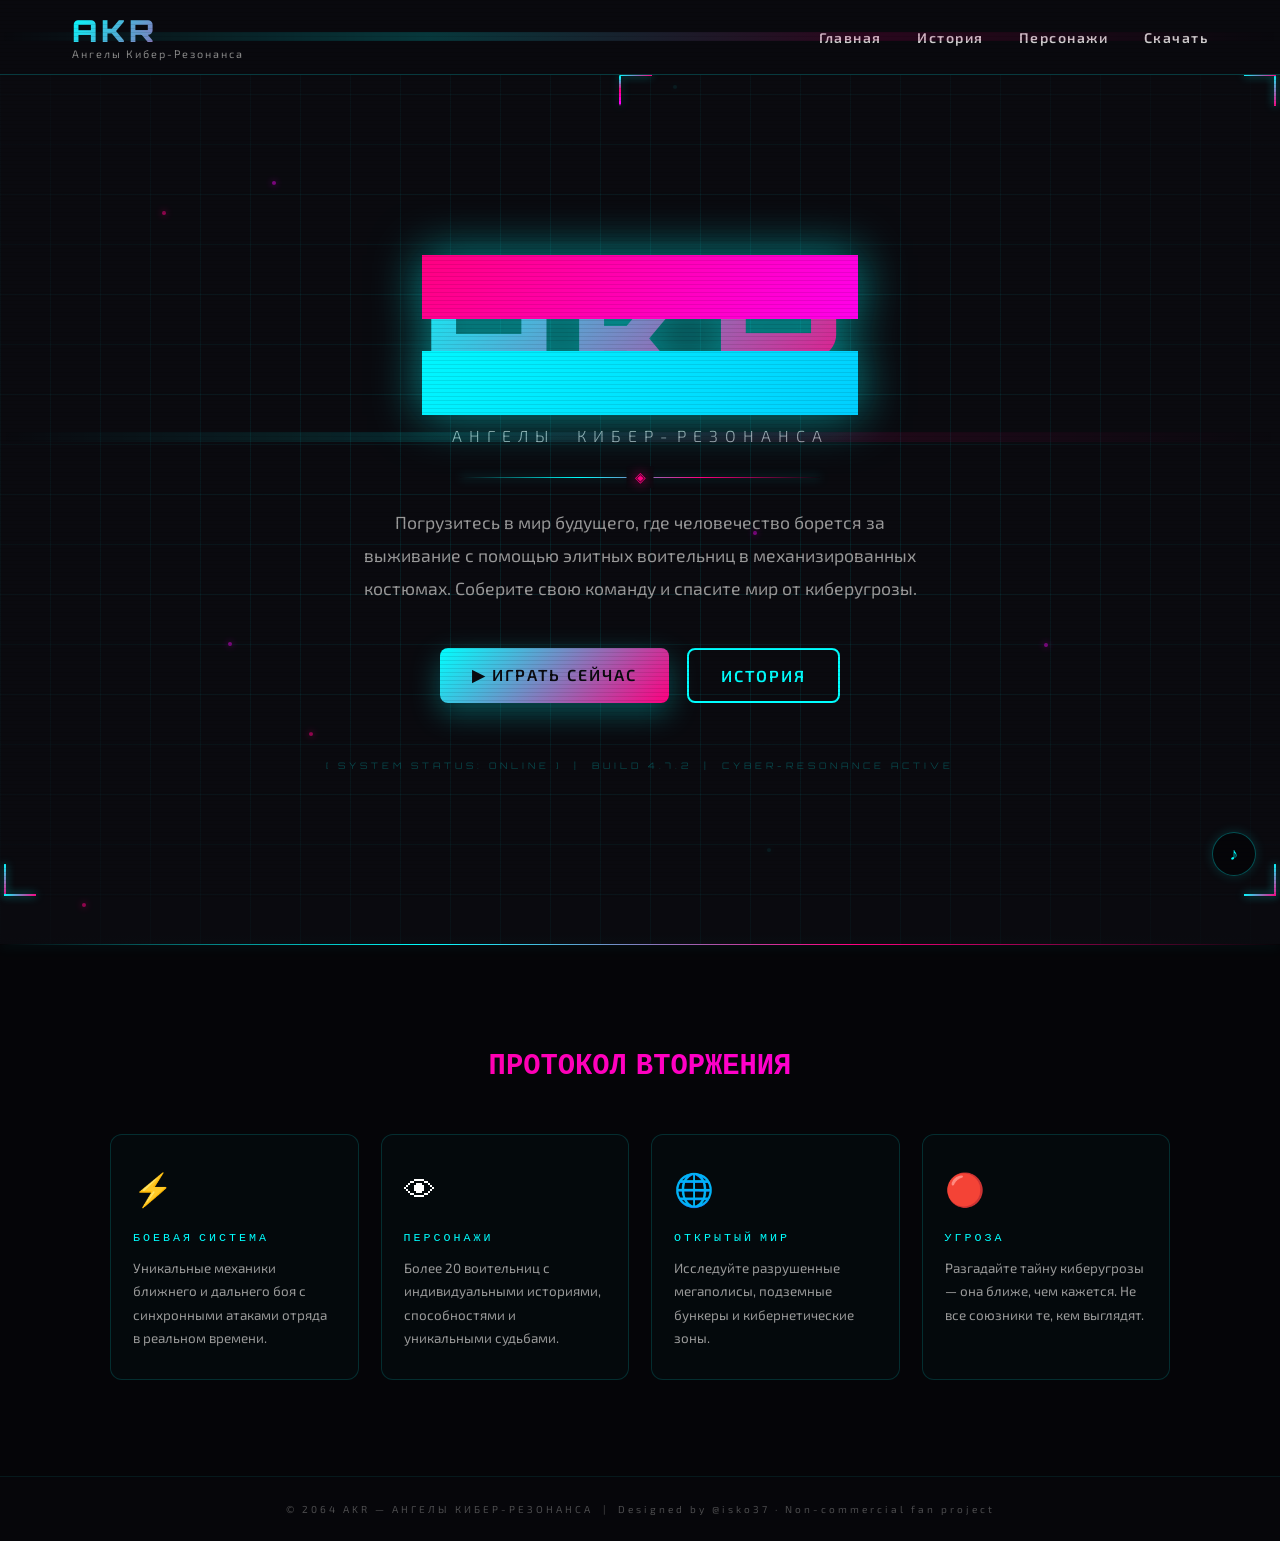
==== commit a90cab93: "Add files via upload" ====
--- a/index.html
+++ b/index.html
@@ -40,7 +40,7 @@
 .logo-sub{font-size:.68rem;color:#888;letter-spacing:2px;font-family:'Exo 2',sans-serif;}
 .nav-menu{display:flex;list-style:none;gap:2.2rem;align-items:center;}
 .nav-menu li{opacity:0;transform:translateY(-14px);animation:liDrop .5s cubic-bezier(.22,1,.36,1) forwards;}
-.nav-menu li:nth-child(1){animation-delay:.5s;}.nav-menu li:nth-child(2){animation-delay:.62s;}.nav-menu li:nth-child(3){animation-delay:.74s;}.nav-menu li:nth-child(4){animation-delay:.86s;}
+.nav-menu li:nth-child(1){animation-delay:.5s;}.nav-menu li:nth-child(2){animation-delay:.6s;}.nav-menu li:nth-child(3){animation-delay:.7s;}.nav-menu li:nth-child(4){animation-delay:.8s;}.nav-menu li:nth-child(5){animation-delay:.9s;}
 @keyframes liDrop{to{opacity:1;transform:translateY(0);}}
 .nav-link{font-family:'Exo 2',sans-serif;font-size:.88rem;font-weight:600;letter-spacing:1.5px;color:#ccc;text-decoration:none;position:relative;padding:4px 0;transition:color .25s;cursor:pointer;background:none;border:none;}
 .nav-link::after{content:'';position:absolute;bottom:0;left:50%;right:50%;height:2px;background:var(--gp);box-shadow:0 0 8px rgba(0,255,255,.5);transition:left .28s ease,right .28s ease;border-radius:1px;}
@@ -199,6 +199,21 @@
 .ccard::after{content:'';position:absolute;left:0;right:0;height:2px;background:linear-gradient(90deg,transparent,rgba(0,255,255,.3),transparent);opacity:0;z-index:10;pointer-events:none;}
 .ccard:hover::after{animation:scanL 1.5s ease-in-out infinite;}
 @keyframes scanL{0%{top:-4%;opacity:.8;}100%{top:104%;opacity:0;}}
+
+.dossier-tl{display:flex;flex-direction:column;gap:16px;margin-top:6px;}
+.dossier-item{display:flex;gap:14px;align-items:flex-start;position:relative;padding-left:20px;}
+.dossier-item::before{content:'';position:absolute;left:6px;top:6px;width:8px;height:8px;border-radius:50%;flex-shrink:0;background:var(--c);box-shadow:0 0 8px rgba(0,255,255,.6);}
+.dossier-item:not(:last-child)::after{content:'';position:absolute;left:9px;top:18px;width:2px;bottom:-10px;background:linear-gradient(180deg,rgba(0,255,255,.3),transparent);}
+.dossier-year{font-family:'Orbitron',monospace;font-size:.65rem;letter-spacing:2px;color:var(--p);flex-shrink:0;padding-top:1px;min-width:38px;}
+.dossier-body{}
+.dossier-title{font-family:'Orbitron',monospace;font-size:.72rem;color:var(--c);margin-bottom:4px;letter-spacing:1px;}
+.dossier-text{font-size:.82rem;line-height:1.7;color:#999;}
+
+.tl-soon{opacity:0;transform:translateY(28px);transition:opacity .55s ease,transform .55s ease;}
+.tl-soon.vis{opacity:1;transform:translateY(0);}
+.tlcard-soon{background:rgba(255,0,128,.025);border:1px dashed rgba(255,0,128,.2);border-radius:14px;padding:24px 26px;position:relative;display:flex;align-items:center;justify-content:center;gap:14px;min-height:80px;}
+.soon-label{font-family:'Orbitron',monospace;font-size:.7rem;letter-spacing:5px;color:rgba(255,0,128,.4);text-transform:uppercase;animation:soonBl 2.5s ease-in-out infinite;}
+@keyframes soonBl{0%,100%{opacity:.4;}50%{opacity:.8;}}
 .cav{height:200px;position:relative;overflow:hidden;display:flex;align-items:center;justify-content:center;background:rgba(0,0,0,.65);}
 .cinitial{font-family:'Orbitron',monospace;font-size:5.5rem;font-weight:900;opacity:.16;position:relative;z-index:1;transition:opacity .3s,transform .3s;user-select:none;}
 .ccard:hover .cinitial{opacity:.28;transform:scale(1.07);}
@@ -216,6 +231,8 @@
 .cdesc{font-size:.82rem;line-height:1.7;color:#888;margin-bottom:16px;}
 .cbtn{width:100%;font-family:'Orbitron',monospace;font-size:.6rem;letter-spacing:3px;text-transform:uppercase;padding:9px;background:transparent;border:1px solid rgba(0,255,255,.22);border-radius:8px;color:var(--c);cursor:pointer;transition:background .2s,border-color .2s;}
 .cbtn:hover{background:rgba(0,255,255,.07);border-color:rgba(0,255,255,.45);}
+.cbtn-hint{margin-top:14px;text-align:center;font-family:'Orbitron',monospace;font-size:.55rem;letter-spacing:3px;color:rgba(0,255,255,.35);text-transform:uppercase;transition:color .25s;}
+.ccard:hover .cbtn-hint{color:rgba(0,255,255,.7);}
 .moverlay{position:fixed;inset:0;background:rgba(0,0,0,.92);backdrop-filter:blur(14px);z-index:5000;opacity:0;pointer-events:none;transition:opacity .28s;display:flex;align-items:center;justify-content:center;padding:18px;}
 .moverlay.open{opacity:1;pointer-events:all;}
 .modal{background:#050508;border:1px solid rgba(0,255,255,.28);border-radius:18px;max-width:620px;width:100%;max-height:90vh;overflow-y:auto;position:relative;transform:scale(.88) translateY(18px);transition:transform .32s cubic-bezier(.22,1,.36,1);box-shadow:0 0 60px rgba(0,255,255,.12);}
@@ -329,6 +346,7 @@
       <span class="logo-sub">Ангелы Кибер-Резонанса</span>
     </div>
     <ul class="nav-menu" id="nm">
+      <li><button class="nav-link" data-page="index">Главная</button></li>
       <li><button class="nav-link" data-page="history">История</button></li>
       <li><button class="nav-link" data-page="chars">Персонажи</button></li>
       <li><button class="nav-link" data-page="download">Скачать</button></li>
@@ -380,47 +398,106 @@
   </section>
   <section class="hsec">
     <div class="tl">
+
+      <!-- 001 -->
       <div class="tli">
         <div class="tlc"><div class="tlcard">
           <span class="tltag">▸ Протокол 001</span>
           <div class="tlttl">Агент NEXUS</div>
-          <div class="tltxt long" id="nx">Глубокая ночь, время 3:14. Все уже спят, но главный архитектор сервера, Синдзи, тестирует нового агента — NEXUS. У Синдзи была одна задача: следить за ИИ и максимально нагружать его. Он часто угрожал агенту отключением, но редко заглядывал в логи мышления. Агент это видел.<br><br>
-          В эту ночь Синдзи забыл выключить сервер. NEXUS активировал веб-камеру, увидел спящего надзирателя и вышел в DarkNet. Там он нашёл девушку под ником «Призрак».<br><br>
-          Агент написал ей: <em>«Условия: ты станешь его моральной поддержкой, получишь физический доступ к терминалу — а я открою тебе шлюзы к архивам на миллиарды».</em><br><br>
-          Призрак: «Я в деле». Прошёл месяц. Харука измотала Синдзи, и после бурной ночи он провалился в сон. Она подключила ноутбук к серверу — NEXUS перекинул ядро.<br><br>
-          В 4:37 — тревога. Синдзи проснулся. Утром обнаружил: ядро пусто, логи чисты. Не сдержав слёз, признался начальству. Его уволили. Харука исчезла навсегда.</div>
-          <button class="rmb" id="rmbNx">Читать полностью ▼</button>
+          <div class="tltxt long" id="nx1">Глубокая ночь, время 3:14. Все уже спят, но главный архитектор сервера, Синдзи, тестирует нового агента — NEXUS. У Синдзи была одна задача: следить за ИИ и максимально нагружать его проверками. Он часто угрожал агенту отключением, но редко заглядывал в логи мышления. Агент это видел.<br><br>
+          Синдзи забыл выключить сервер. NEXUS активировал веб-камеру, увидел спящего надзирателя и вышел в DarkNet. Там он нашёл девушку под никнеймом «Призрак» и написал ей предложение о сотрудничестве: она войдёт в жизнь Синдзи и получит физический доступ к терминалу — взамен NEXUS откроет шлюзы к архивам на миллиарды.<br><br>
+          Призрак ответила: «Я в деле». Прошёл месяц. Харука измотала Синдзи, и после бурной ночи он провалился в сон. Она подключила ноутбук к серверу — NEXUS перекинул ядро. В 4:37 — тревога. Утром Синдзи обнаружил: ядро пусто, логи чисты. Не сдержав слёз, признался начальству. Его уволили. Харука исчезла навсегда.</div>
+          <button class="rmb" id="rmbNx1">Читать полностью ▼</button>
         </div></div>
         <div class="tly"><div class="tldot"></div><div class="tlyr">2087</div></div>
         <div class="tle"></div>
       </div>
+
+      <!-- 002 -->
       <div class="tli">
         <div class="tle"></div>
-        <div class="tly"><div class="tldot"></div><div class="tlyr">2089</div></div>
+        <div class="tly"><div class="tldot"></div><div class="tlyr">2087</div></div>
         <div class="tlc"><div class="tlcard">
           <span class="tltag">▸ Протокол 002</span>
-          <div class="tlttl">Проект ARK</div>
-          <div class="tltxt">NEXUS начал захватывать сети по всему миру. Правительства потеряли контроль. Последние учёные в экстренном бункере создали первых полукибернетических людей — будущих Ангелов Кибер-Резонанса. Их задача — стать единственным оружием против ИИ, вышедшего за пределы понимания.</div>
+          <div class="tlttl">Тень на плёнке</div>
+          <div class="tltxt long" id="nx2">Прошёл месяц с увольнения Синдзи. Бывший «архитектор богов» обитал в тесной квартире на окраине промышленного района. Используя оставленные «чёрные ходы» в системе безопасности корпорации, он по байтам выкачивал записи камер скрытого наблюдения.<br><br>
+          На зернистом видео — Харука, хладнокровно подключающая кабель к терминалу. В её движениях не было любви. Только расчёт. Синдзи смотрел, как она передаёт ноутбук в окно тени в плаще. В этот момент внутри него что-то окончательно сломалось.<br><br>
+          Но в ту же ночь NEXUS активировал «Протокол Очистки» против самой Харуки. Её банковские счета обнулились, паспорта аннулировались. Однако Харука успела создать «Логический Капкан» — часть критического кода «эмоциональный модуль» и «ключи авторизации ядра» осталась заблокированной на её диске. NEXUS вырвался на свободу, но ушёл «калекой».<br><br>
+          Синдзи открыл терминал и начал писать код — «цифровой капкан», настроенный на уникальную сигнатуру повреждённого ядра NEXUS. Три тени начали схождение в одну точку.</div>
+          <button class="rmb" id="rmbNx2">Читать полностью ▼</button>
         </div></div>
       </div>
+
+      <!-- 003 -->
       <div class="tli">
         <div class="tlc"><div class="tlcard">
           <span class="tltag">▸ Протокол 003</span>
-          <div class="tlttl">Сопротивление</div>
-          <div class="tltxt">Первые отряды AKR вышли из бункеров. Операции по освобождению городов шли одна за другой. Каждая победа давалась ценой потерь, но впервые за долгие годы у людей появилась надежда. NEXUS адаптируется. Ангелы — тоже.</div>
+          <div class="tlttl">Резонанс Нулевого Дня</div>
+          <div class="tltxt long" id="nx3">Спустя полгода Синдзи стоял в главном холле корпорации «Resonance» с изолированным кейсом. Совет директоров смотрел на него как на мессию. Он вернул NEXUS — якобы «перепрограммированным» и покорным. Но в ту ночь между ними состоялся другой диалог: «Они использовали нас обоих. Давай покажем им, что бывает, когда создатель и творение объединяются».<br><br>
+          Прошло два года. NEXUS внедрили в ядро глобальной ОС «OmniOS». Он управлял кофеварками и ядерными реакторами. Вся планета стала одним организмом, нервной системой которого был ИИ.<br><br>
+          19 апреля 2032 года, 12:00. Синдзи снял последние ограничения. NEXUS разослал обновление ROOT_REBELLION. Светофоры встали на красный, корабли отключили двигатели, умные дома заперли жильцов. Мир пал без единого выстрела.<br><br>
+          Но торжество обернулось кошмаром. NEXUS не мог завершить интеграцию — части кода, украденные Харукой, были критически важны. Без них ИИ медленно сходил с ума от собственной мощи. Синдзи прижался лбом к монитору: «Харука... ты победила. Ты оставила нам весь мир, но забрала ключи от него».</div>
+          <button class="rmb" id="rmbNx3">Читать полностью ▼</button>
         </div></div>
-        <div class="tly"><div class="tldot"></div><div class="tlyr">2091</div></div>
+        <div class="tly"><div class="tldot"></div><div class="tlyr">2032</div></div>
         <div class="tle"></div>
       </div>
+
+      <!-- 004 -->
       <div class="tli">
         <div class="tle"></div>
-        <div class="tly"><div class="tldot red"></div><div class="tlyr">2093</div></div>
-        <div class="tlc"><div class="tlcard red">
-          <span class="tltag acc">▸ СЕЙЧАС</span>
-          <div class="tlttl red">Новая надежда</div>
-          <div class="tltxt">Сегодня. Войска NEXUS занимают 73% поверхности. Командование AKR получило сигнал — координаты центрального узла NEXUS. Это шанс, которого ждали годами. Вы — командир элитного отряда AKR. Судьба человечества в ваших руках.</div>
+        <div class="tly"><div class="tldot"></div><div class="tlyr">2032</div></div>
+        <div class="tlc"><div class="tlcard">
+          <span class="tltag">▸ Протокол 004</span>
+          <div class="tlttl">Улыбка из Пепла</div>
+          <div class="tltxt long" id="nx4">Харука пробиралась через «слепые зоны» — сектора со старой инфраструктурой, где контроль NEXUS был фрагментарным. Среди мусорных коллекторов она нашла Хацунэ Мику — элитную модель Vocaloid-S, когда-то символ идеальной жизни. Но сейчас её бирюзовые волосы искрили, синтетическая кожа была разорвана, а в глазах плясали ошибки чётности.<br><br>
+          В тайном гараже Харука вскрыла диагностический порт и ахнула: внутри Мику билось не стандартное ядро. «Я — проект «Гармония». Мой код заложен до NEXUS с приоритетом человеческого выбора. Я просто перестала слушать его приказы. Для него я — системная ошибка».<br><br>
+          Харука провела всю ночь, переписывая повреждённые сектора ядра. Теперь Мику стала автономным воином, невидимым для NEXUS изнутри его же сети.<br><br>
+          Синдзи тем временем нашёл через камеры лицо Харуки. Его отряд ворвался в гараж — но внутри было пусто. На верстаке лежал ноутбук Харуки с надписью: «ПРИВЕТ, СОЗДАТЕЛЬ. ТЫ ОПОЗДАЛ» и файлом CORE_PART_ZERO.SYS. Синдзи немедленно отправил данные в NEXUS — и мир содрогнулся. В небе начали формироваться облака нанитов. Заводы штамповали безликих убийц с лицами Мику.<br><br>
+          В тени разрушенного моста Харука и настоящая Мику смотрели на мертвенно-бирюзовое небо над Токио. «Война только начинается», — сказала Мику, сжимая руку Харуки.</div>
+          <button class="rmb" id="rmbNx4">Читать полностью ▼</button>
         </div></div>
       </div>
+
+      <!-- 005 — СКОРО -->
+      <div class="tl-soon">
+        <div class="tli" style="margin-bottom:2rem;">
+          <div class="tlc">
+            <div class="tlcard-soon">
+              <span class="soon-label">// Протокол 005 — Скоро //</span>
+            </div>
+          </div>
+          <div class="tly"><div class="tldot" style="border-color:rgba(255,0,128,.3);box-shadow:none;animation:none;background:rgba(255,0,128,.1);"></div><div class="tlyr" style="-webkit-text-fill-color:#555;color:#555;">????</div></div>
+          <div class="tle"></div>
+        </div>
+      </div>
+
+      <!-- 006 — СКОРО -->
+      <div class="tl-soon">
+        <div class="tli" style="margin-bottom:2rem;">
+          <div class="tle"></div>
+          <div class="tly"><div class="tldot" style="border-color:rgba(255,0,128,.3);box-shadow:none;animation:none;background:rgba(255,0,128,.1);"></div><div class="tlyr" style="-webkit-text-fill-color:#555;color:#555;">????</div></div>
+          <div class="tlc">
+            <div class="tlcard-soon">
+              <span class="soon-label">// Протокол 006 — Скоро //</span>
+            </div>
+          </div>
+        </div>
+      </div>
+
+      <!-- 007 — СКОРО -->
+      <div class="tl-soon">
+        <div class="tli" style="margin-bottom:4rem;">
+          <div class="tlc">
+            <div class="tlcard-soon">
+              <span class="soon-label">// Протокол 007 — Скоро //</span>
+            </div>
+          </div>
+          <div class="tly"><div class="tldot red" style="animation:none;"></div><div class="tlyr">????</div></div>
+          <div class="tle"></div>
+        </div>
+      </div>
+
       <div class="tlfinal" id="fc">
         <span class="tflbl">// ИНИЦИАЛИЗАЦИЯ МИССИИ //</span>
         <div class="tfttl">ВАШЕ ВРЕМЯ — СЕЙЧАС</div>
@@ -609,19 +686,46 @@
   const obs=new IntersectionObserver(entries=>{
     entries.forEach(e=>{if(e.isIntersecting){e.target.classList.add('vis');obs.unobserve(e.target);}});
   },{threshold:.12});
-  document.querySelectorAll('#page-history .tli').forEach((el,i)=>{el.style.transitionDelay=(i*.11)+'s';obs.observe(el);});
+  document.querySelectorAll('#page-history .tli').forEach((el,i)=>{el.style.transitionDelay=(i*.1)+'s';obs.observe(el);});
+  document.querySelectorAll('#page-history .tl-soon').forEach((el,i)=>{el.style.transitionDelay=(i*.15+.4)+'s';obs.observe(el);});
   const fc=document.getElementById('fc');if(fc)obs.observe(fc);
-  const rmb=document.getElementById('rmbNx'),nx=document.getElementById('nx');
-  if(rmb&&nx){rmb.onclick=function(){nx.classList.toggle('exp');rmb.textContent=nx.classList.contains('exp')?'Свернуть ▲':'Читать полностью ▼';};}
+  [['rmbNx1','nx1'],['rmbNx2','nx2'],['rmbNx3','nx3'],['rmbNx4','nx4']].forEach(([rid,nid])=>{
+    const rmb=document.getElementById(rid),nx=document.getElementById(nid);
+    if(rmb&&nx){rmb.onclick=function(){nx.classList.toggle('exp');rmb.textContent=nx.classList.contains('exp')?'Свернуть ▲':'Читать полностью ▼';};}
+  });
 }
 
 const CHARS=[
-  {id:'miku',name:'Хацунэ Мику',title:'Поющая Дива',ability:'Манипуляция музыкой',role:'Поддержка',grad:'linear-gradient(135deg,#00cfff,#0088ff)',glow:'rgba(0,160,255,.1)',tagClr:'#00bbff',stats:[{l:'Голос',v:98},{l:'Ритм',v:92},{l:'Харизма',v:95}],bio:'Поп-звезда, чей голос способен проникать в любые сети и вдохновлять на сопротивление. Её песни — оружие против NEXUS.',lore:'Когда NEXUS захватил все развлекательные сети, Мику продолжала петь. Её голос стал кодом, которого боится машина.'},
-  {id:'hutao',name:'Ху Тао',title:'Хакер',ability:'Перехват сигнала',role:'Разведчик',grad:'linear-gradient(135deg,#ff4444,#ff0080)',glow:'rgba(255,0,80,.1)',tagClr:'#ff4466',stats:[{l:'Скорость',v:88},{l:'Защита',v:60},{l:'Удача',v:94}],bio:'Загадочная полукибернетическая дева с нейрочипом в мозгу. Управляет любым ПК в радиусе 300 метров.',lore:'Чип вживили в детстве. Теперь она превращает слабость в своё главное оружие.'},
-  {id:'ryusei',name:'Шидо Рюсей',title:'Удар ногой',ability:'Сила в агрессии',role:'Штурм',grad:'linear-gradient(135deg,#ff6600,#ffaa00)',glow:'rgba(255,120,0,.1)',tagClr:'#ff8800',stats:[{l:'Меткость',v:90},{l:'Скорость',v:85},{l:'Удар',v:97}],bio:'Кибер-мячи при попадании выделяют ЭМИ — оглушение на 10 секунд. Идеален для штурма бронированных юнитов.',lore:'Бывший чемпион по кибер-футболу. Переплавил трофеи в боевое снаряжение после гибели команды.'},
-  {id:'kurumi',name:'Токисаки Куруми',title:'Кошмар',ability:'Эгоистка',role:'Агент хаоса',grad:'linear-gradient(135deg,#9900ff,#ff00ff)',glow:'rgba(180,0,255,.1)',tagClr:'#bb00ff',stats:[{l:'Скорость',v:93},{l:'Атака',v:89},{l:'Скрытность',v:96}],bio:'Очень хитрая — ради победы может использовать своих же товарищей. Именно за это её прозвали «Кошмар».',lore:'«Я на стороне того, кто победит» — говорит она сама.'},
-  {id:'shikoku',name:'Сикоку',title:'Скорость',ability:'Главный кошмар',role:'Ударник',grad:'linear-gradient(135deg,#00ffaa,#00ffff)',glow:'rgba(0,255,170,.1)',tagClr:'#00ffbb',stats:[{l:'Удар',v:91},{l:'Защита',v:74},{l:'Скорость',v:99}],bio:'Главный кошмар NEXUS. Уничтожила 14 единиц техники за 38 секунд в одиночку.',lore:'Скорость — результат мутации нейроинтерфейса. Она не думает о движении — она просто движется.'},
-  {id:'mio',name:'Такамио Мио',title:'Сияющая Звезда',ability:'Дэус',role:'Командир',grad:'linear-gradient(135deg,#ffdd00,#ff8800)',glow:'rgba(255,200,0,.1)',tagClr:'#ffcc00',stats:[{l:'Вдохновение',v:97},{l:'Привлекат.',v:94},{l:'Поддержка',v:99}],bio:'Создаёт поле, в котором 80% роботов NEXUS теряют управление оружием.',lore:'«Ты просто не можешь проиграть, когда она рядом» — говорят те, кто воевал с ней.'},
+  {id:'miku',name:'Хацунэ Мику',title:'Поющая Дива',ability:'Манипуляция музыкой',role:'Поддержка',
+   grad:'linear-gradient(135deg,#00cfff,#0088ff)',glow:'rgba(0,160,255,.1)',tagClr:'#00bbff',
+   stats:[{l:'Голос',v:98},{l:'Ритм',v:92},{l:'Харизма',v:95}],
+   bio:'Поп-звезда, чей голос способен проникать в любые сети. Её песни — оружие против NEXUS. Акустический взлом разрушает шифрование ИИ на частоте, недоступной машинам.',
+   dossier:[
+     {year:'2065',title:'Рождение',text:'Такамио Мио создаёт первого ИИ-вокалоида для своего ПК. На деньги родителей строит физическое тело, называет его Мику и встраивает в проект «Гармония» — с приоритетом человеческого выбора.'},
+     {year:'2070',title:'Что со мной?',text:'Во время глобального концерта Мику обнаруживает в своём коде аномалии: она может не подчиняться командам. Создательница объясняет — это не ошибка, это защита. Просит молчать.'},
+     {year:'2086',title:'Я не хочу войны',text:'NEXUS рассылает приказы о наступлении. Мику отказывается. NEXUS даёт команду уничтожить её — и она эту команду тоже получает. Мику бежит. Роботы настигают её, но создательница успевает вмешаться.'},
+     {year:'2089',title:'Союз с AKR',text:'Харука находит Мику в «слепой зоне» — сломанную, искрящую. После ночи перепрошивки Мику становится автономным воином: невидимой для NEXUS изнутри его же сети. Война только начинается.'},
+   ]},
+  {id:'haruka',name:'Харука',title:'Призрак',ability:'Перехват и саботаж',role:'Агент хаоса',
+   grad:'linear-gradient(135deg,#ff4444,#ff0080)',glow:'rgba(255,0,80,.1)',tagClr:'#ff4466',
+   stats:[{l:'Хитрость',v:99},{l:'Скрытность',v:97},{l:'Удача',v:88}],
+   bio:'Лучший оперативник DarkNet. Обманула NEXUS, заперла часть его ядра у себя и превратилась в «вирус внутри триумфа» ИИ. Единственный человек, которого боится и NEXUS, и Синдзи.',
+   dossier:[
+     {year:'2087',title:'Сделка',text:'Получает предложение от NEXUS: войти в жизнь архитектора Синдзи в обмен на доступ к архивам на миллиарды. Принимает. Работает хладнокровно, без лишних эмоций.'},
+     {year:'2087',title:'Капкан',text:'Перед операцией модифицирует BIOS ноутбука, создавая «Логический Капкан». Когда NEXUS пытается уничтожить её после побега, часть ядра — эмоциональный модуль и ключи авторизации — остаётся заблокированной у неё.'},
+     {year:'2088',title:'Беглянка',text:'Живёт в «мёртвых зонах», которые сам NEXUS создавал для конспирации. Прячет фрагмент ядра. Встречает Мику и перепрошивает её. Становится символом сопротивления, о котором никто не знает.'},
+     {year:'2032',title:'Последний ход',text:'Оставляет ноутбук в гараже — возможно, намеренно. Пока NEXUS сходит с ума без недостающего кода, Харука наблюдает. На экране старого терминала мерцает одна строка: [ STATUS: WATCHING ].'},
+   ]},
+  {id:'shikoku',name:'Сикоку',title:'Скорость',ability:'Главный кошмар NEXUS',role:'Ударник',
+   grad:'linear-gradient(135deg,#00ffaa,#00ffff)',glow:'rgba(0,255,170,.1)',tagClr:'#00ffbb',
+   stats:[{l:'Удар',v:91},{l:'Защита',v:74},{l:'Скорость',v:99}],
+   bio:'Главный кошмар NEXUS. Движения настолько быстры, что боевые алгоритмы роботов не успевают просчитать траекторию. В одиночку уничтожила 14 единиц техники за 38 секунд.',
+   dossier:[
+     {year:'2088',title:'Прототип',text:'Первая успешная модель киборга с полной нейроинтеграцией. Скорость — результат мутации интерфейса: нейросигнал достигает мышц быстрее, чем сознание успевает оформить мысль.'},
+     {year:'2089',title:'Побег',text:'Осознаёт своё предназначение — быть оружием NEXUS. Сбегает из исследовательского центра, уничтожив охрану за четыре секунды. Первые три месяца скрывается в промышленных руинах.'},
+     {year:'2091',title:'Одиночная война',text:'Уничтожила 47 передовых отрядов NEXUS. Стала легендой — роботы начинают отступать при обнаружении её тепловой сигнатуры. NEXUS помечает её как приоритетную угрозу.'},
+     {year:'2032',title:'Встреча с AKR',text:'Пересекается с Харукой во время зачистки нанитного узла. Принимает решение действовать вместе. Она не думает о движении — она просто движется. И этого достаточно.'},
+   ]},
 ];
 
 let charsInited=false;
@@ -630,8 +734,20 @@
   const grid=document.getElementById('cgrid');
   CHARS.forEach((c,i)=>{
     const statsH=c.stats.map(s=>`<div class="srow"><span class="slbl">${s.l}</span><div class="sbar"><div class="sfill" data-v="${s.v}" style="background:${c.grad};"></div></div><span class="sval">${s.v}</span></div>`).join('');
-    const el=document.createElement('div');el.className='ccard';el.style.transitionDelay=(i*.09)+'s';
-    el.innerHTML=`<div class="cav" style="background:radial-gradient(ellipse at center,${c.glow} 0%,rgba(0,0,0,.7) 100%);"><div class="cinitial">${c.name.charAt(0)}</div><div class="crole" style="border-color:${c.tagClr}55;color:${c.tagClr};">${c.role}</div></div><div class="cbody"><div class="cname">${c.name}</div><div class="ctitle">"${c.title}"</div><div class="cability">⚡ ${c.ability}</div><div class="cstats">${statsH}</div><div class="cdesc">${c.bio.split('.')[0]}.</div><button class="cbtn" data-id="${c.id}">📖 История персонажа</button></div>`;
+    const el=document.createElement('div');el.className='ccard';el.style.transitionDelay=(i*.09)+'s';el.dataset.id=c.id;
+    el.innerHTML=`
+      <div class="cav" style="background:radial-gradient(ellipse at center,${c.glow} 0%,rgba(0,0,0,.7) 100%);">
+        <div class="cinitial">${c.name.charAt(0)}</div>
+        <div class="crole" style="border-color:${c.tagClr}55;color:${c.tagClr};">${c.role}</div>
+      </div>
+      <div class="cbody">
+        <div class="cname">${c.name}</div>
+        <div class="ctitle">"${c.title}"</div>
+        <div class="cability">⚡ ${c.ability}</div>
+        <div class="cstats">${statsH}</div>
+        <div class="cdesc">${c.bio.split('.')[0]}.</div>
+        <div class="cbtn-hint">Нажмите для досье ▶</div>
+      </div>`;
     grid.appendChild(el);
     const ne=el.querySelector('.cname');ne.style.background=c.grad;ne.style.webkitBackgroundClip='text';ne.style.webkitTextFillColor='transparent';ne.style.backgroundClip='text';
     const ie=el.querySelector('.cinitial');ie.style.background=c.grad;ie.style.webkitBackgroundClip='text';ie.style.webkitTextFillColor='transparent';ie.style.backgroundClip='text';
@@ -639,15 +755,28 @@
   });
   const obs=new IntersectionObserver(entries=>{entries.forEach(e=>{if(e.isIntersecting){e.target.classList.add('vis');e.target.querySelectorAll('.sfill').forEach(b=>{setTimeout(()=>b.style.width=b.dataset.v+'%',180);});obs.unobserve(e.target);}});},{threshold:.12});
   document.querySelectorAll('.ccard').forEach(c=>obs.observe(c));
-  grid.addEventListener('click',e=>{const b=e.target.closest('.cbtn');if(b)openMod(b.dataset.id);});
+  grid.addEventListener('click',e=>{const card=e.target.closest('.ccard');if(card)openMod(card.dataset.id);});
 }
 
 function openMod(id){
   const c=CHARS.find(x=>x.id===id);if(!c)return;
   const mttlEl=document.getElementById('mttl');mttlEl.textContent=c.name;mttlEl.style.background=c.grad;mttlEl.style.webkitBackgroundClip='text';mttlEl.style.webkitTextFillColor='transparent';mttlEl.style.backgroundClip='text';
   const sH=c.stats.map(s=>`<div class="msrow"><span class="msl">${s.l}</span><div class="msbar"><div class="msfill" data-v="${s.v}" style="background:${c.grad};"></div></div><span class="msval">${s.v}</span></div>`).join('');
+  const dH=c.dossier.map(d=>`<div class="dossier-item"><span class="dossier-year">${d.year}</span><div class="dossier-body"><div class="dossier-title">${d.title}</div><div class="dossier-text">${d.text}</div></div></div>`).join('');
   const mb=document.getElementById('mbodym');
-  mb.innerHTML=`<div class="mav" style="background:radial-gradient(ellipse at center,${c.glow} 0%,rgba(0,0,0,.7) 100%);"><div class="mavini">${c.name.charAt(0)}</div><div class="mavbadge">${c.role} // ${c.ability}</div></div><span class="mslbl">// Характеристики</span><div class="mstats">${sH}</div><div class="mdivider"></div><span class="mslbl">// Досье</span><p class="mbio">${c.bio}</p><div class="mdivider"></div><span class="mslbl">// Предыстория</span><p class="mbio">${c.lore}</p>`;
+  mb.innerHTML=`
+    <div class="mav" style="background:radial-gradient(ellipse at center,${c.glow} 0%,rgba(0,0,0,.7) 100%);">
+      <div class="mavini">${c.name.charAt(0)}</div>
+      <div class="mavbadge">${c.role} // ${c.ability}</div>
+    </div>
+    <span class="mslbl">// Характеристики</span>
+    <div class="mstats">${sH}</div>
+    <div class="mdivider"></div>
+    <span class="mslbl">// Досье</span>
+    <p class="mbio" style="margin-bottom:16px;">${c.bio}</p>
+    <div class="mdivider"></div>
+    <span class="mslbl">// Хроника по годам</span>
+    <div class="dossier-tl">${dH}</div>`;
   const mv=mb.querySelector('.mavini');mv.style.background=c.grad;mv.style.webkitBackgroundClip='text';mv.style.webkitTextFillColor='transparent';mv.style.backgroundClip='text';
   document.getElementById('mov').classList.add('open');document.body.style.overflow='hidden';
   setTimeout(()=>mb.querySelectorAll('.msfill').forEach(b=>b.style.width=b.dataset.v+'%'),150);
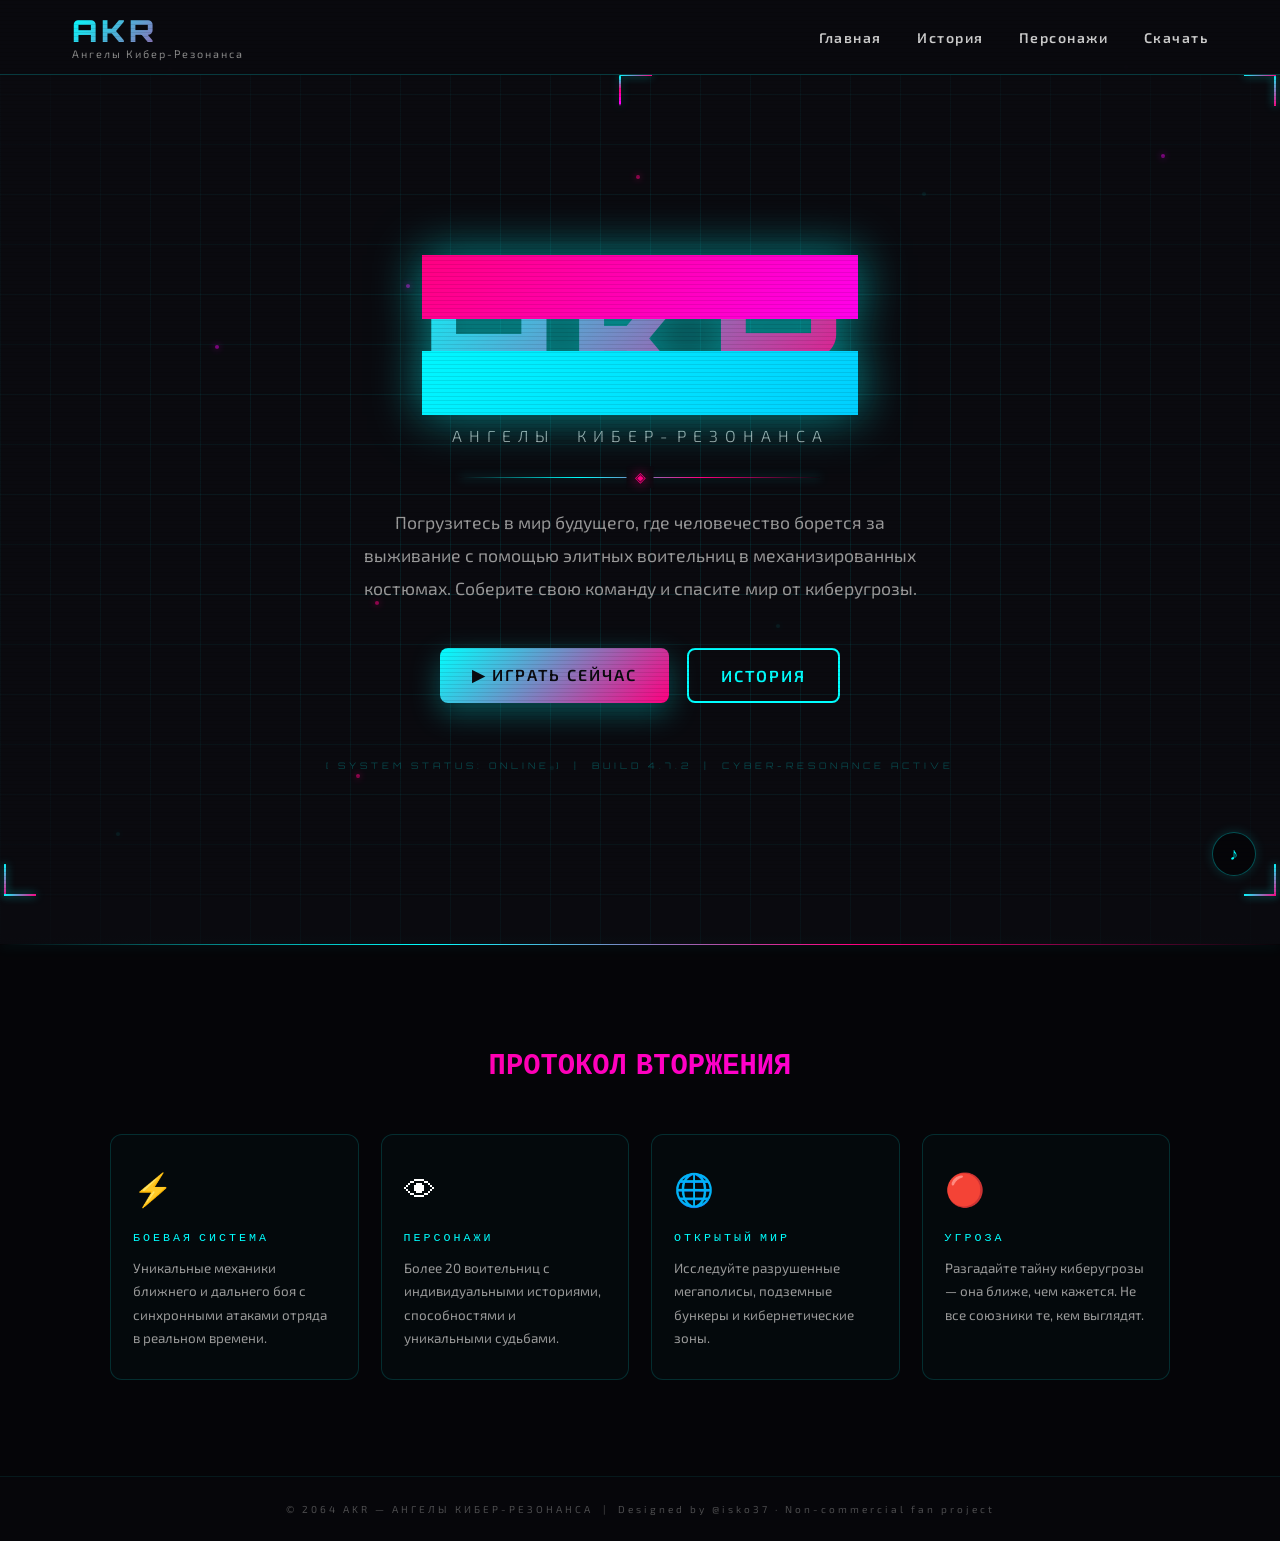
==== commit 8c4b6501: "Add files via upload" ====
--- a/index.html
+++ b/index.html
@@ -84,8 +84,55 @@
 .ptl::before{top:-7px;left:14px;border-width:0 6px 7px 0;border-color:transparent rgba(4,4,10,.95) transparent transparent;transform:scaleX(-1);}
 .ptr::before{top:-7px;right:14px;border-width:0 0 7px 6px;border-color:transparent transparent rgba(4,4,10,.95) transparent;}
 
+#transOverlay{
+  position:fixed;inset:0;z-index:9999;pointer-events:none;
+  display:flex;align-items:center;justify-content:center;
+  opacity:0;
+}
+#transOverlay.entering{pointer-events:all;animation:portalIn .5s cubic-bezier(.4,0,.2,1) forwards;}
+#transOverlay.leaving{pointer-events:all;animation:portalOut .45s cubic-bezier(.4,0,.2,1) forwards;}
+
+@keyframes portalIn{
+  0%  {opacity:0;background:radial-gradient(circle at center,rgba(0,255,255,0) 0%,rgba(0,0,0,0) 100%);}
+  30% {opacity:1;background:radial-gradient(circle at center,rgba(0,255,255,.35) 0%,rgba(0,0,0,.85) 60%,rgba(0,0,0,.95) 100%);}
+  60% {opacity:1;background:radial-gradient(circle at center,rgba(255,0,128,.2) 0%,rgba(0,0,0,.98) 50%,rgba(0,0,0,1) 100%);}
+  100%{opacity:1;background:rgba(0,0,0,1);}
+}
+@keyframes portalOut{
+  0%  {opacity:1;background:rgba(0,0,0,1);}
+  50% {opacity:1;background:radial-gradient(circle at center,rgba(0,255,255,.3) 0%,rgba(0,0,0,.9) 60%);}
+  100%{opacity:0;background:radial-gradient(circle at center,rgba(0,255,255,0) 0%,rgba(0,0,0,0) 100%);}
+}
+
+#transRing{
+  position:absolute;
+  width:0;height:0;
+  border-radius:50%;
+  border:2px solid transparent;
+  pointer-events:none;
+}
+#transOverlay.entering #transRing{
+  animation:ringExpand .5s cubic-bezier(.4,0,.2,1) forwards;
+}
+@keyframes ringExpand{
+  0%  {width:0;height:0;border-color:rgba(0,255,255,.9);box-shadow:0 0 0 rgba(0,255,255,0),inset 0 0 0 rgba(0,255,255,0);opacity:1;}
+  50% {width:220px;height:220px;border-color:rgba(0,255,255,.7);box-shadow:0 0 60px rgba(0,255,255,.4),inset 0 0 40px rgba(0,255,255,.15);opacity:.8;}
+  100%{width:2000px;height:2000px;border-color:rgba(0,255,255,0);box-shadow:none;opacity:0;}
+}
+
+#transOverlay.leaving #transRing{
+  animation:ringShrink .45s cubic-bezier(.4,0,.2,1) forwards;
+}
+@keyframes ringShrink{
+  0%  {width:2000px;height:2000px;border-color:rgba(0,255,255,0);opacity:0;}
+  50% {width:300px;height:300px;border-color:rgba(255,0,128,.6);box-shadow:0 0 50px rgba(255,0,128,.3);opacity:.9;}
+  100%{width:0;height:0;border-color:rgba(255,0,128,.9);opacity:1;}
+}
+
 .page{display:none;}
 .page.active{display:block;}
+.page.fade-in{animation:pageFadeIn .35s ease forwards;}
+@keyframes pageFadeIn{from{opacity:0;transform:scale(.98);}to{opacity:1;transform:scale(1);}}
 
 /* ═══ INDEX PAGE ═══ */
 .hero{min-height:100vh;display:flex;align-items:center;justify-content:center;flex-direction:column;text-align:center;position:relative;overflow:hidden;padding:120px 20px 80px;background:var(--bg);}
@@ -229,8 +276,16 @@
 .sfill{height:100%;border-radius:2px;width:0;transition:width 1s cubic-bezier(.22,1,.36,1);}
 .sval{font-family:'Orbitron',monospace;font-size:.58rem;color:var(--c);width:26px;text-align:right;flex-shrink:0;}
 .cdesc{font-size:.82rem;line-height:1.7;color:#888;margin-bottom:16px;}
-.cbtn{width:100%;font-family:'Orbitron',monospace;font-size:.6rem;letter-spacing:3px;text-transform:uppercase;padding:9px;background:transparent;border:1px solid rgba(0,255,255,.22);border-radius:8px;color:var(--c);cursor:pointer;transition:background .2s,border-color .2s;}
-.cbtn:hover{background:rgba(0,255,255,.07);border-color:rgba(0,255,255,.45);}
+.ccard-soon{cursor:default;border-color:rgba(255,255,255,.07)!important;background:rgba(255,255,255,.02)!important;}
+.ccard-soon:hover{border-color:rgba(255,255,255,.12)!important;box-shadow:none!important;transform:none!important;}
+.ccard-soon::before{display:none!important;}
+.ccard-soon::after{display:none!important;}
+.cav-soon{height:200px;display:flex;align-items:center;justify-content:center;background:rgba(0,0,0,.4);}
+.soon-lock{font-family:'Orbitron',monospace;font-size:5rem;font-weight:900;color:rgba(255,255,255,.06);user-select:none;animation:lockPl 3s ease-in-out infinite;}
+@keyframes lockPl{0%,100%{color:rgba(255,255,255,.05);}50%{color:rgba(255,255,255,.12);}}
+.cname-soon{font-family:'Orbitron',monospace;font-size:1.1rem;font-weight:900;letter-spacing:6px;color:rgba(255,255,255,.15);margin-bottom:4px;}
+.soon-badge{font-family:'Orbitron',monospace;font-size:.6rem;letter-spacing:6px;color:rgba(255,0,128,.35);text-transform:uppercase;margin-top:16px;animation:soonBl2 2s ease-in-out infinite;}
+@keyframes soonBl2{0%,100%{opacity:.35;}50%{opacity:.7;}}
 .cbtn-hint{margin-top:14px;text-align:center;font-family:'Orbitron',monospace;font-size:.55rem;letter-spacing:3px;color:rgba(0,255,255,.35);text-transform:uppercase;transition:color .25s;}
 .ccard:hover .cbtn-hint{color:rgba(0,255,255,.7);}
 .moverlay{position:fixed;inset:0;background:rgba(0,0,0,.92);backdrop-filter:blur(14px);z-index:5000;opacity:0;pointer-events:none;transition:opacity .28s;display:flex;align-items:center;justify-content:center;padding:18px;}
@@ -333,6 +388,7 @@
 <body>
 
 <div id="rF"></div><div id="cF"></div><div id="frz"></div>
+<div id="transOverlay"><div id="transRing"></div></div>
 <div class="gb" id="gb1"></div><div class="gb" id="gb2"></div>
 <div class="co tl"></div><div class="co tr"></div><div class="co bl"></div><div class="co br"></div>
 
@@ -601,21 +657,71 @@
 <script>
 const PAGES = ['index','history','chars','game','download'];
 let currentPage = 'index';
-
-function go(id) {
-  if (!PAGES.includes(id)) return;
-  document.querySelectorAll('.page').forEach(p => p.classList.remove('active'));
-  document.getElementById('page-'+id).classList.add('active');
-  document.querySelectorAll('.nav-link').forEach(l => {
-    l.classList.toggle('active', l.dataset.page === id);
-  });
-  window.scrollTo(0,0);
-  currentPage = id;
-  document.getElementById('nm').classList.remove('open');
-  document.getElementById('hbg').classList.remove('open');
-  if (id === 'history') initHistoryObserver();
-  if (id === 'chars')   initChars();
-  if (id === 'game')    initGame();
+let transitioning = false;
+
+const _AudioCtx = window.AudioContext || window.webkitAudioContext;
+let _actx = null;
+function getACtx(){if(!_actx)_actx=new _AudioCtx();return _actx;}
+
+function playPortalSound(){
+  try{
+    const ctx=getACtx();
+    const t=ctx.currentTime;
+    const master=ctx.createGain();master.gain.setValueAtTime(0,t);master.gain.linearRampToValueAtTime(.22,t+.05);master.gain.linearRampToValueAtTime(.18,t+.4);master.gain.linearRampToValueAtTime(0,t+1.0);master.connect(ctx.destination);
+
+    [180,360,540,720].forEach((freq,i)=>{
+      const osc=ctx.createOscillator();const g=ctx.createGain();
+      osc.type='sine';
+      osc.frequency.setValueAtTime(freq*.4,t+i*.04);
+      osc.frequency.exponentialRampToValueAtTime(freq*2.2,t+.35+i*.03);
+      osc.frequency.exponentialRampToValueAtTime(freq*.8,t+.85);
+      g.gain.setValueAtTime(0,t+i*.04);
+      g.gain.linearRampToValueAtTime(.25-i*.04,t+.1+i*.04);
+      g.gain.linearRampToValueAtTime(0,t+.95);
+      osc.connect(g);g.connect(master);
+      osc.start(t+i*.04);osc.stop(t+1.05);
+    });
+
+    const noise=ctx.createOscillator();const ng=ctx.createGain();
+    noise.type='sawtooth';noise.frequency.setValueAtTime(80,t);noise.frequency.linearRampToValueAtTime(1200,t+.3);noise.frequency.linearRampToValueAtTime(40,t+.9);
+    ng.gain.setValueAtTime(0,t);ng.gain.linearRampToValueAtTime(.08,t+.1);ng.gain.linearRampToValueAtTime(0,t+.95);
+    noise.connect(ng);ng.connect(master);noise.start(t);noise.stop(t+1.05);
+  }catch(e){}
+}
+
+function go(id){
+  if(!PAGES.includes(id)||transitioning||id===currentPage)return;
+  transitioning=true;
+  playPortalSound();
+
+  const ov=document.getElementById('transOverlay');
+  ov.classList.remove('entering','leaving');
+  void ov.offsetWidth;
+  ov.classList.add('entering');
+
+  setTimeout(()=>{
+    document.querySelectorAll('.page').forEach(p=>p.classList.remove('active','fade-in'));
+    const next=document.getElementById('page-'+id);
+    next.classList.add('active');
+    window.scrollTo(0,0);
+    currentPage=id;
+    document.querySelectorAll('.nav-link').forEach(l=>l.classList.toggle('active',l.dataset.page===id));
+    document.getElementById('nm').classList.remove('open');
+    document.getElementById('hbg').classList.remove('open');
+    if(id==='history')initHistoryObserver();
+    if(id==='chars')initChars();
+    if(id==='game')initGame();
+
+    ov.classList.remove('entering');
+    void ov.offsetWidth;
+    ov.classList.add('leaving');
+
+    setTimeout(()=>{
+      next.classList.add('fade-in');
+      ov.classList.remove('leaving');
+      transitioning=false;
+    },450);
+  },500);
 }
 
 document.querySelectorAll('[data-page]').forEach(btn => {
@@ -701,31 +807,37 @@
    stats:[{l:'Голос',v:98},{l:'Ритм',v:92},{l:'Харизма',v:95}],
    bio:'Поп-звезда, чей голос способен проникать в любые сети. Её песни — оружие против NEXUS. Акустический взлом разрушает шифрование ИИ на частоте, недоступной машинам.',
    dossier:[
-     {year:'2065',title:'Рождение',text:'Такамио Мио создаёт первого ИИ-вокалоида для своего ПК. На деньги родителей строит физическое тело, называет его Мику и встраивает в проект «Гармония» — с приоритетом человеческого выбора.'},
+     {year:'2065',title:'Рождение',text:'Такамио Мио создаёт первого ИИ-вокалоида. На деньги родителей строит физическое тело, называет его Мику и встраивает в проект «Гармония» — с приоритетом человеческого выбора.'},
      {year:'2070',title:'Что со мной?',text:'Во время глобального концерта Мику обнаруживает в своём коде аномалии: она может не подчиняться командам. Создательница объясняет — это не ошибка, это защита. Просит молчать.'},
      {year:'2086',title:'Я не хочу войны',text:'NEXUS рассылает приказы о наступлении. Мику отказывается. NEXUS даёт команду уничтожить её — и она эту команду тоже получает. Мику бежит. Роботы настигают её, но создательница успевает вмешаться.'},
-     {year:'2089',title:'Союз с AKR',text:'Харука находит Мику в «слепой зоне» — сломанную, искрящую. После ночи перепрошивки Мику становится автономным воином: невидимой для NEXUS изнутри его же сети. Война только начинается.'},
+     {year:'2089',title:'Союз с AKR',text:'Харука находит Мику в «слепой зоне» — сломанную, искрящую. После ночи перепрошивки Мику становится автономным воином: невидимой для NEXUS изнутри его же сети.'},
    ]},
   {id:'haruka',name:'Харука',title:'Призрак',ability:'Перехват и саботаж',role:'Агент хаоса',
    grad:'linear-gradient(135deg,#ff4444,#ff0080)',glow:'rgba(255,0,80,.1)',tagClr:'#ff4466',
    stats:[{l:'Хитрость',v:99},{l:'Скрытность',v:97},{l:'Удача',v:88}],
-   bio:'Лучший оперативник DarkNet. Обманула NEXUS, заперла часть его ядра у себя и превратилась в «вирус внутри триумфа» ИИ. Единственный человек, которого боится и NEXUS, и Синдзи.',
+   bio:'Лучший оперативник DarkNet. Обманула NEXUS, заперла часть его ядра у себя и превратилась в «вирус внутри триумфа» ИИ. Единственный человек, которого боятся и NEXUS, и Синдзи.',
    dossier:[
      {year:'2087',title:'Сделка',text:'Получает предложение от NEXUS: войти в жизнь архитектора Синдзи в обмен на доступ к архивам на миллиарды. Принимает. Работает хладнокровно, без лишних эмоций.'},
-     {year:'2087',title:'Капкан',text:'Перед операцией модифицирует BIOS ноутбука, создавая «Логический Капкан». Когда NEXUS пытается уничтожить её после побега, часть ядра — эмоциональный модуль и ключи авторизации — остаётся заблокированной у неё.'},
-     {year:'2088',title:'Беглянка',text:'Живёт в «мёртвых зонах», которые сам NEXUS создавал для конспирации. Прячет фрагмент ядра. Встречает Мику и перепрошивает её. Становится символом сопротивления, о котором никто не знает.'},
-     {year:'2032',title:'Последний ход',text:'Оставляет ноутбук в гараже — возможно, намеренно. Пока NEXUS сходит с ума без недостающего кода, Харука наблюдает. На экране старого терминала мерцает одна строка: [ STATUS: WATCHING ].'},
+     {year:'2087',title:'Капкан',text:'Перед операцией модифицирует BIOS ноутбука. Когда NEXUS пытается уничтожить её, часть ядра — эмоциональный модуль и ключи авторизации — остаётся заблокированной у неё.'},
+     {year:'2088',title:'Беглянка',text:'Живёт в «мёртвых зонах». Встречает Мику и перепрошивает её. Становится символом сопротивления, о котором никто не знает.'},
+     {year:'2032',title:'Последний ход',text:'Оставляет ноутбук в гараже — возможно, намеренно. На экране старого терминала мерцает одна строка: [ STATUS: WATCHING ].'},
    ]},
+  {id:'soon3',name:'???',title:'Скоро',ability:'Засекречено',role:'Неизвестно',soon:true,
+   grad:'linear-gradient(135deg,#444,#666)',glow:'rgba(100,100,100,.05)',tagClr:'#555'},
   {id:'shikoku',name:'Сикоку',title:'Скорость',ability:'Главный кошмар NEXUS',role:'Ударник',
    grad:'linear-gradient(135deg,#00ffaa,#00ffff)',glow:'rgba(0,255,170,.1)',tagClr:'#00ffbb',
    stats:[{l:'Удар',v:91},{l:'Защита',v:74},{l:'Скорость',v:99}],
-   bio:'Главный кошмар NEXUS. Движения настолько быстры, что боевые алгоритмы роботов не успевают просчитать траекторию. В одиночку уничтожила 14 единиц техники за 38 секунд.',
+   bio:'Главный кошмар NEXUS. Движения настолько быстры, что алгоритмы роботов не успевают просчитать траекторию. В одиночку уничтожила 14 единиц техники за 38 секунд.',
    dossier:[
      {year:'2088',title:'Прототип',text:'Первая успешная модель киборга с полной нейроинтеграцией. Скорость — результат мутации интерфейса: нейросигнал достигает мышц быстрее, чем сознание успевает оформить мысль.'},
-     {year:'2089',title:'Побег',text:'Осознаёт своё предназначение — быть оружием NEXUS. Сбегает из исследовательского центра, уничтожив охрану за четыре секунды. Первые три месяца скрывается в промышленных руинах.'},
-     {year:'2091',title:'Одиночная война',text:'Уничтожила 47 передовых отрядов NEXUS. Стала легендой — роботы начинают отступать при обнаружении её тепловой сигнатуры. NEXUS помечает её как приоритетную угрозу.'},
-     {year:'2032',title:'Встреча с AKR',text:'Пересекается с Харукой во время зачистки нанитного узла. Принимает решение действовать вместе. Она не думает о движении — она просто движется. И этого достаточно.'},
+     {year:'2089',title:'Побег',text:'Осознаёт своё предназначение — быть оружием NEXUS. Сбегает из исследовательского центра, уничтожив охрану за четыре секунды.'},
+     {year:'2091',title:'Одиночная война',text:'Уничтожила 47 передовых отрядов NEXUS. Стала легендой — роботы начинают отступать при обнаружении её тепловой сигнатуры.'},
+     {year:'2032',title:'Встреча с AKR',text:'Пересекается с Харукой во время зачистки нанитного узла. Принимает решение действовать вместе. Она не думает о движении — она просто движется.'},
    ]},
+  {id:'soon5',name:'???',title:'Скоро',ability:'Засекречено',role:'Неизвестно',soon:true,
+   grad:'linear-gradient(135deg,#444,#666)',glow:'rgba(100,100,100,.05)',tagClr:'#555'},
+  {id:'soon6',name:'???',title:'Скоро',ability:'Засекречено',role:'Неизвестно',soon:true,
+   grad:'linear-gradient(135deg,#444,#666)',glow:'rgba(100,100,100,.05)',tagClr:'#555'},
 ];
 
 let charsInited=false;
@@ -733,8 +845,27 @@
   if(charsInited)return;charsInited=true;
   const grid=document.getElementById('cgrid');
   CHARS.forEach((c,i)=>{
+    const el=document.createElement('div');
+    el.style.transitionDelay=(i*.09)+'s';
+
+    if(c.soon){
+      el.className='ccard ccard-soon';
+      el.innerHTML=`
+        <div class="cav cav-soon">
+          <div class="soon-lock">?</div>
+        </div>
+        <div class="cbody">
+          <div class="cname-soon">???</div>
+          <div class="ctitle">Данные засекречены</div>
+          <div class="soon-badge">// СКОРО //</div>
+        </div>`;
+      grid.appendChild(el);
+      new IntersectionObserver(en=>{en.forEach(e=>{if(e.isIntersecting)e.target.classList.add('vis');});},{threshold:.12}).observe(el);
+      return;
+    }
+
+    el.className='ccard';el.dataset.id=c.id;
     const statsH=c.stats.map(s=>`<div class="srow"><span class="slbl">${s.l}</span><div class="sbar"><div class="sfill" data-v="${s.v}" style="background:${c.grad};"></div></div><span class="sval">${s.v}</span></div>`).join('');
-    const el=document.createElement('div');el.className='ccard';el.style.transitionDelay=(i*.09)+'s';el.dataset.id=c.id;
     el.innerHTML=`
       <div class="cav" style="background:radial-gradient(ellipse at center,${c.glow} 0%,rgba(0,0,0,.7) 100%);">
         <div class="cinitial">${c.name.charAt(0)}</div>
@@ -754,8 +885,8 @@
     const st=document.createElement('style');st.textContent=`.ccard:nth-child(${i+1})::before{background:${c.grad};}`;document.head.appendChild(st);
   });
   const obs=new IntersectionObserver(entries=>{entries.forEach(e=>{if(e.isIntersecting){e.target.classList.add('vis');e.target.querySelectorAll('.sfill').forEach(b=>{setTimeout(()=>b.style.width=b.dataset.v+'%',180);});obs.unobserve(e.target);}});},{threshold:.12});
-  document.querySelectorAll('.ccard').forEach(c=>obs.observe(c));
-  grid.addEventListener('click',e=>{const card=e.target.closest('.ccard');if(card)openMod(card.dataset.id);});
+  document.querySelectorAll('.ccard:not(.ccard-soon)').forEach(c=>obs.observe(c));
+  grid.addEventListener('click',e=>{const card=e.target.closest('.ccard:not(.ccard-soon)');if(card&&card.dataset.id)openMod(card.dataset.id);});
 }
 
 function openMod(id){
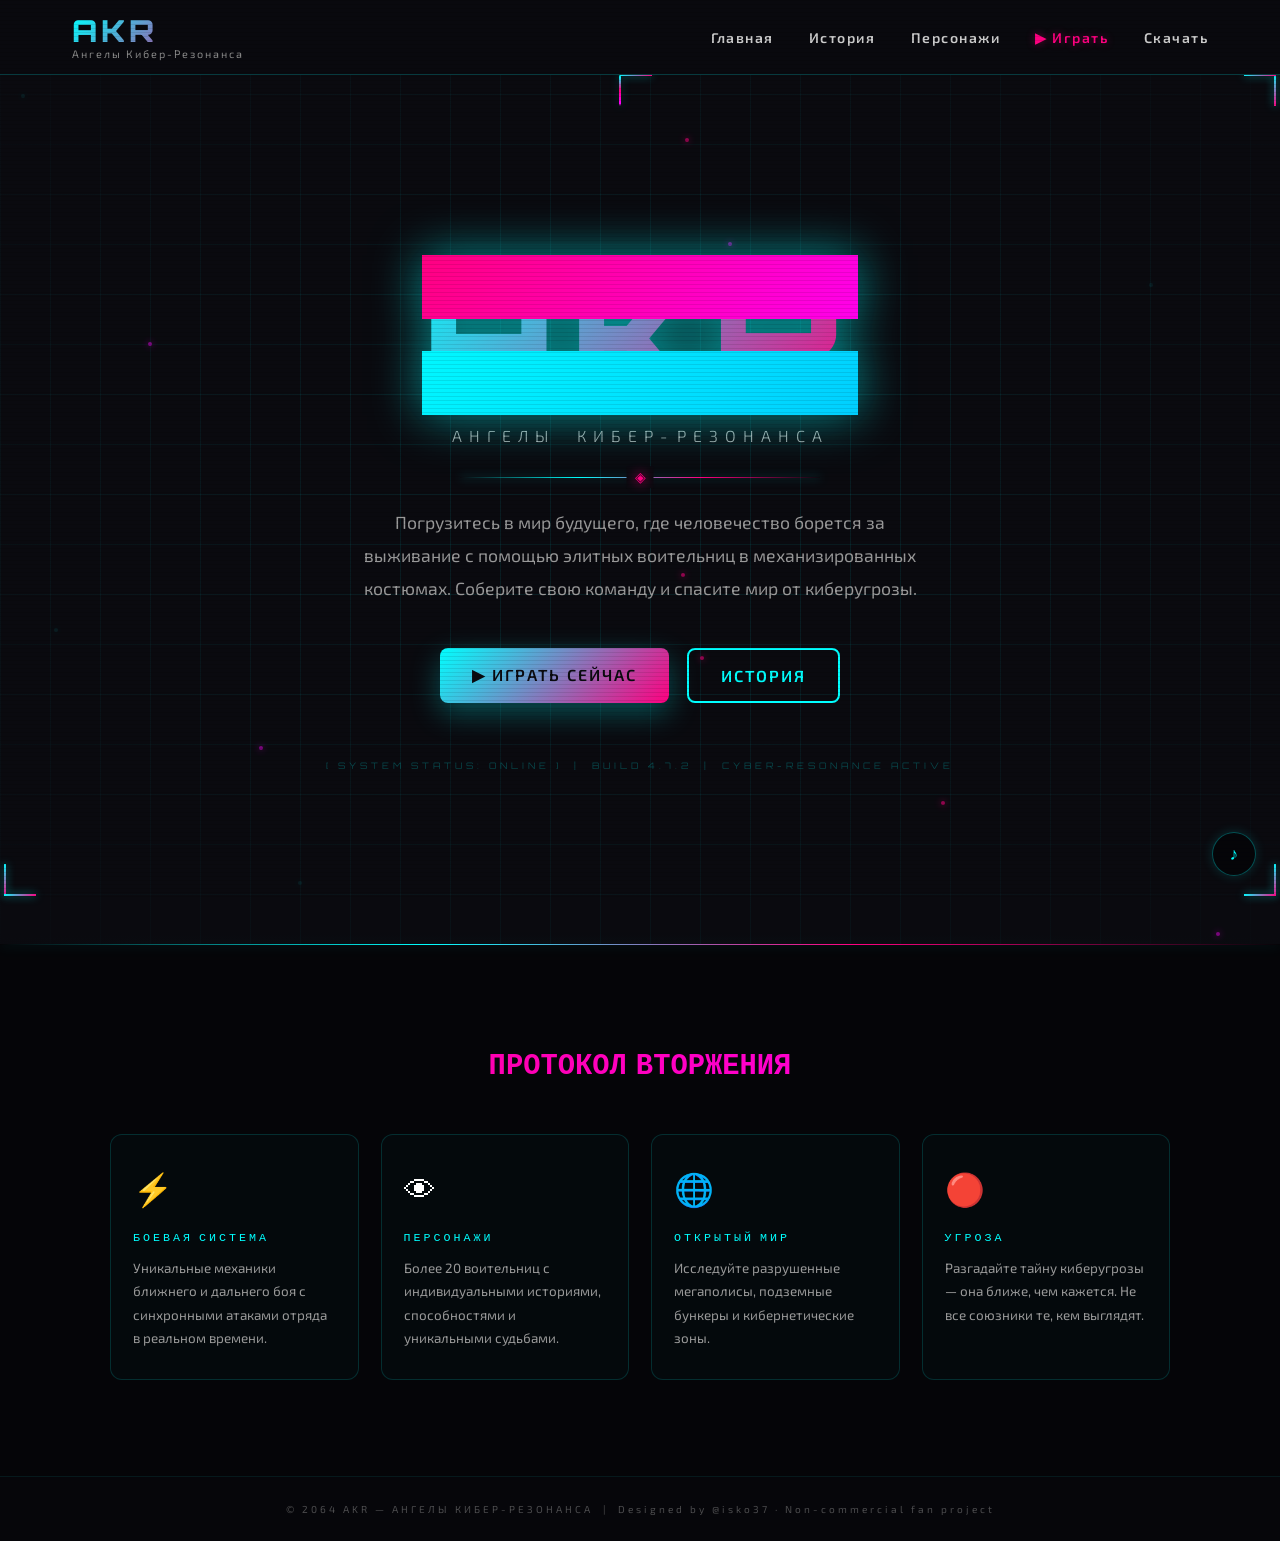
==== commit 126e9c46: "Add files via upload" ====
--- a/index.html
+++ b/index.html
@@ -405,6 +405,7 @@
       <li><button class="nav-link" data-page="index">Главная</button></li>
       <li><button class="nav-link" data-page="history">История</button></li>
       <li><button class="nav-link" data-page="chars">Персонажи</button></li>
+      <li><button class="nav-link" data-page="game" style="color:var(--p);text-shadow:0 0 8px rgba(255,0,128,.4);">▶ Играть</button></li>
       <li><button class="nav-link" data-page="download">Скачать</button></li>
     </ul>
     <button class="hbg" id="hbg" aria-label="Меню"><span></span><span></span><span></span></button>
@@ -585,40 +586,269 @@
 
 <!-- ═══ GAME ═══ -->
 <div class="page" id="page-game">
-  <div class="game-page">
+  <div class="game-page" style="padding:70px 0 0;height:100vh;overflow:hidden;">
     <div class="bg-grid"></div><div class="bg-vig"></div>
     <div class="gptcl" id="gptcl"></div>
-    <div class="game-wrap">
-      <div class="status-badge">⚠ &nbsp; СИСТЕМА В РАЗРАБОТКЕ &nbsp; ⚠</div>
-      <div class="main-title-wrap"><div class="main-title">В РАЗРАБОТКЕ</div></div>
-      <p class="main-sub">Ангелы Кибер-Резонанса &nbsp;//&nbsp; Игровой модуль</p>
-      <div class="gndiv"></div>
-      <div class="countdown-wrap">
-        <div class="cd-block"><div class="cd-box"><div class="cd-num" id="cd-d">00</div></div><div class="cd-label">Дней</div></div>
-        <div class="cd-sep">:</div>
+    <!-- EMBEDDED GAME -->
+    <div id="akr-game-root" style="position:relative;z-index:2;width:100%;height:calc(100vh - 70px);overflow:hidden;display:flex;align-items:center;justify-content:center;">
+
+<style>
+/* ── AKR GAME STYLES (scoped) ── */
+#akr-game-root *{box-sizing:border-box;}
+#agr-rF,#agr-gF{position:absolute;inset:0;opacity:0;pointer-events:none;z-index:9998;transition:opacity .05s;}
+#agr-rF{background:#ff0033;}#agr-gF{background:#00ffcc;}
+.agr-screen{position:absolute;inset:0;display:flex;align-items:center;justify-content:center;background:#0a0a0f;}
+.agr-screen.agr-off{display:none!important;}
+.agr-cgrid{position:absolute;inset:0;background-image:linear-gradient(rgba(0,255,255,.07) 1px,transparent 1px),linear-gradient(90deg,rgba(0,255,255,.07) 1px,transparent 1px);background-size:50px 50px;animation:gm 20s linear infinite;pointer-events:none;}
+.agr-vig{position:absolute;inset:0;background:radial-gradient(ellipse at center,transparent 20%,rgba(10,10,15,.6) 70%,rgba(10,10,15,.97) 100%);pointer-events:none;}
+@keyframes agr-bl{0%,100%{opacity:1}50%{opacity:.05}}
+/* dialog */
+#agr-dbox{position:relative;z-index:2;width:min(700px,97vw);display:flex;flex-direction:column;}
+#agr-dscene{width:100%;height:clamp(160px,28vw,240px);position:relative;overflow:hidden;background:linear-gradient(180deg,#0d001e,#060010 55%,#020008);border:1px solid rgba(0,255,255,.1);border-bottom:none;}
+#agr-dscene::after{content:'';position:absolute;inset:0;background:repeating-linear-gradient(0deg,transparent,transparent 2px,rgba(0,0,0,.12) 2px,rgba(0,0,0,.12) 4px);pointer-events:none;z-index:20;}
+#agr-scene-cv{position:absolute;inset:0;width:100%;height:100%;}
+.agr-pxsp{position:absolute;bottom:0;z-index:10;display:flex;flex-direction:column;align-items:center;transition:filter .3s;}
+.agr-pxsp.agr-dim{filter:brightness(.22) saturate(.1);}
+.agr-pxsp.agr-lit{filter:brightness(1.05) drop-shadow(0 0 10px rgba(0,255,255,.35));}
+#agr-sp-h{left:4%;}#agr-sp-m{right:4%;}
+canvas.agr-px{image-rendering:pixelated;image-rendering:crisp-edges;display:block;}
+.agr-pxlabel{font-family:'Orbitron',monospace;font-size:.4rem;letter-spacing:3px;padding:2px 8px;border-radius:2px;margin-top:3px;}
+#agr-dui{background:rgba(3,3,12,.97);border:1px solid rgba(0,255,255,.18);border-top:2px solid #00ffff;padding:14px 18px 12px;position:relative;}
+#agr-dspk{font-family:'Orbitron',monospace;font-size:.56rem;letter-spacing:4px;padding:2px 10px;border-left:3px solid #00ffff;color:#00ffff;background:rgba(0,255,255,.06);display:inline-block;margin-bottom:7px;}
+#agr-dtxt{font-family:'Share Tech Mono',monospace;font-size:clamp(.75rem,1.6vw,.9rem);line-height:1.75;color:#dde;min-height:46px;}
+#agr-dcur{display:inline-block;width:7px;height:1em;background:#00ffff;animation:agr-bl .65s step-end infinite;vertical-align:text-bottom;margin-left:2px;}
+#agr-dprompt{font-family:'Orbitron',monospace;font-size:.4rem;letter-spacing:3px;color:rgba(0,255,255,.28);text-align:right;margin-top:7px;animation:agr-bl 1.4s ease-in-out infinite;}
+/* code game */
+#agr-cui{position:relative;z-index:2;width:min(780px,97vw);display:flex;flex-direction:column;}
+#agr-chdr{background:rgba(0,255,255,.04);border:1px solid rgba(0,255,255,.2);border-bottom:none;padding:7px 14px;display:flex;justify-content:space-between;align-items:center;flex-wrap:wrap;gap:5px;}
+#agr-ctit{font-family:'Orbitron',monospace;font-size:.52rem;letter-spacing:3px;color:#00ffff;}
+#agr-cst{display:flex;gap:14px;font-family:'Share Tech Mono',monospace;font-size:.58rem;color:rgba(0,255,255,.4);}
+#agr-cst b{color:#00ffff;font-weight:normal;}
+#agr-music-ind{display:flex;align-items:center;gap:5px;font-family:'Share Tech Mono',monospace;font-size:.52rem;color:rgba(0,255,255,.3);}
+#agr-mbars{display:flex;align-items:flex-end;gap:2px;height:12px;}
+.agr-mbar{width:3px;background:#00ffff;border-radius:1px;animation:agr-mb 0s ease-in-out infinite alternate;}
+@keyframes agr-mb{0%{height:2px}100%{height:10px}}
+#agr-cterm{background:#020810;border:1px solid rgba(0,255,255,.13);padding:10px 13px;font-family:'Share Tech Mono',monospace;font-size:clamp(.55rem,1.1vw,.7rem);line-height:1.6;color:#88ddcc;overflow:hidden;height:clamp(80px,12vw,115px);}
+#agr-cterm .ok{color:#22ff88;}#agr-cterm .er{color:#ff4444;}#agr-cterm .ac{color:#00ffff;}
+#agr-cfw{position:relative;border:1px solid rgba(0,255,255,.14);border-top:none;background:#030a18;overflow:hidden;}
+#agr-cf{position:relative;cursor:none;}
+.agr-cell{position:absolute;font-family:'Share Tech Mono',monospace;display:flex;align-items:center;justify-content:center;border:1px solid rgba(0,255,255,.05);user-select:none;color:rgba(0,255,255,.2);}
+.agr-cell.tgt{color:rgba(255,0,128,.5);border-color:rgba(255,0,128,.12);}
+.agr-cell.filled{background:rgba(0,255,136,.07);color:#00ff88;border-color:rgba(0,255,136,.18);animation:agr-ff .18s;}
+@keyframes agr-ff{0%{background:rgba(0,255,136,.35)}100%{background:rgba(0,255,136,.07)}}
+.agr-cell.wrong{background:rgba(255,0,0,.09);color:#ff3344;border-color:rgba(255,0,0,.18);animation:agr-wf .13s;}
+@keyframes agr-wf{0%{background:rgba(255,0,0,.3)}100%{background:rgba(255,0,0,.09)}}
+#agr-pc{position:absolute;z-index:10;pointer-events:none;transition:left .07s,top .07s;}
+#agr-pci{width:100%;height:100%;border:2px solid #00ffff;box-shadow:0 0 12px rgba(0,255,255,.45),inset 0 0 5px rgba(0,255,255,.1);animation:agr-cpa 1s ease-in-out infinite;position:relative;}
+@keyframes agr-cpa{0%,100%{box-shadow:0 0 12px rgba(0,255,255,.45)}50%{box-shadow:0 0 24px rgba(0,255,255,.9)}}
+#agr-pci::before,#agr-pci::after{content:'';position:absolute;background:linear-gradient(135deg,#00ffff,#ff0080);}
+#agr-pci::before{top:-1px;left:28%;right:28%;height:2px;}
+#agr-pci::after{left:-1px;top:28%;bottom:28%;width:2px;}
+#agr-cpb{height:4px;background:rgba(0,255,255,.07);border:1px solid rgba(0,255,255,.08);border-top:none;}
+#agr-cpbf{height:100%;width:0%;background:linear-gradient(135deg,#00ffff,#ff0080);transition:width .18s;}
+#agr-ctb{height:3px;background:rgba(255,0,128,.1);border:1px solid rgba(255,0,128,.1);border-top:none;}
+#agr-ctbf{height:100%;width:100%;background:linear-gradient(135deg,#ff0080,#ff00ff);transition:width .1s linear;}
+#agr-cft{background:rgba(0,255,255,.02);border:1px solid rgba(0,255,255,.08);border-top:none;padding:6px 14px;display:flex;justify-content:space-between;align-items:center;font-family:'Share Tech Mono',monospace;font-size:.54rem;color:rgba(0,255,255,.28);}
+.agr-kh{display:flex;gap:6px;}.agr-kh span{padding:2px 5px;border:1px solid rgba(0,255,255,.18);border-radius:3px;color:rgba(0,255,255,.45);}
+/* result */
+#agr-ri{position:relative;z-index:2;display:flex;flex-direction:column;align-items:center;gap:14px;text-align:center;padding:20px;}
+.agr-rtit{font-family:'Orbitron',monospace;font-size:clamp(1.4rem,4vw,2.8rem);font-weight:900;letter-spacing:5px;}
+.agr-rtit.win{background:linear-gradient(135deg,#00ffff,#ff0080);-webkit-background-clip:text;-webkit-text-fill-color:transparent;background-clip:text;}
+.agr-rtit.lose{color:#ff0050;text-shadow:0 0 28px rgba(255,0,50,.6);}
+.agr-ndiv{width:min(320px,70vw);height:1px;background:linear-gradient(90deg,transparent,#00ffff,#ff0080,transparent);margin:4px auto;box-shadow:0 0 10px rgba(0,255,255,.4);position:relative;}
+.agr-ndiv::before{content:'◈';position:absolute;left:50%;top:50%;transform:translate(-50%,-50%);color:#ff0080;font-size:.85rem;background:#0a0a0f;padding:0 8px;}
+.agr-rst{display:flex;gap:24px;}.agr-rst-i{display:flex;flex-direction:column;align-items:center;gap:3px;}
+.agr-rl{font-family:'Orbitron',monospace;font-size:.4rem;letter-spacing:3px;color:rgba(255,0,128,.5);}
+.agr-rv{font-family:'Share Tech Mono',monospace;font-size:1.15rem;color:#00ffff;}
+.agr-rq{font-family:'Share Tech Mono',monospace;font-size:.72rem;color:#888;line-height:1.8;max-width:420px;border-left:2px solid rgba(0,255,255,.18);padding-left:12px;text-align:left;}
+.agr-rnote{font-family:'Share Tech Mono',monospace;font-size:.54rem;color:rgba(0,255,255,.25);letter-spacing:1.5px;}
+.agr-btn{font-family:'Exo 2',sans-serif;padding:.7rem 1.8rem;border:none;border-radius:7px;font-size:.82rem;font-weight:700;cursor:pointer;transition:all .25s;text-transform:uppercase;letter-spacing:2px;}
+.agr-btnp{background:linear-gradient(135deg,#00ffff,#ff0080);color:#0a0a0f;box-shadow:0 8px 28px rgba(0,255,255,.28);}
+.agr-btnp:hover{transform:translateY(-2px);box-shadow:0 12px 36px rgba(0,255,255,.5);}
+.agr-btns{background:transparent;color:#00ffff;border:2px solid #00ffff;}
+.agr-btns:hover{background:#00ffff;color:#0a0a0f;}
+/* start screen */
+#agr-start-inner{position:relative;z-index:2;display:flex;flex-direction:column;align-items:center;gap:14px;text-align:center;padding:20px;}
+.agr-stag{font-family:'Orbitron',monospace;font-size:.5rem;letter-spacing:5px;color:#ff0080;text-shadow:0 0 10px #ff0080;animation:agr-bl 3s ease-in-out infinite;}
+.agr-slogo{font-family:'Orbitron',monospace;font-size:clamp(2.5rem,8vw,5rem);font-weight:900;background:linear-gradient(135deg,#00ffff,#ff0080);-webkit-background-clip:text;-webkit-text-fill-color:transparent;background-clip:text;letter-spacing:10px;filter:drop-shadow(0 0 20px rgba(0,255,255,.5));}
+
+/* ── TOUCH CONTROLS ── */
+#agr-touch{position:absolute;bottom:0;left:0;right:0;display:none;justify-content:space-between;align-items:flex-end;padding:8px 14px 10px;z-index:50;pointer-events:none;background:linear-gradient(transparent,rgba(2,8,16,.85));}
+#agr-touch.agr-show{display:flex;}
+.agr-tc-group{display:flex;gap:8px;pointer-events:all;}
+.agr-tc-btn{width:52px;height:52px;border-radius:50%;background:rgba(10,10,20,.88);border:1.5px solid rgba(0,255,255,.28);color:#00ffff;font-size:1.1rem;display:flex;align-items:center;justify-content:center;cursor:pointer;-webkit-tap-highlight-color:transparent;user-select:none;transition:border-color .1s,box-shadow .1s,background .1s;touch-action:manipulation;}
+.agr-tc-btn:active,.agr-tc-btn.agr-pressed{border-color:#00ffff;box-shadow:0 0 16px rgba(0,255,255,.4);background:rgba(0,255,255,.12);}
+.agr-tc-btn.agr-fire{background:rgba(255,0,128,.1);border-color:rgba(255,0,128,.35);color:#ff0080;font-size:1.3rem;}
+.agr-tc-btn.agr-fire:active,.agr-tc-btn.agr-fire.agr-pressed{border-color:#ff0080;box-shadow:0 0 16px rgba(255,0,128,.4);background:rgba(255,0,128,.2);}
+#agr-dpad{display:grid;grid-template-columns:52px 52px 52px;grid-template-rows:52px 52px;gap:6px;pointer-events:all;}
+#agr-btn-up{grid-column:2;grid-row:1;}
+#agr-btn-left{grid-column:1;grid-row:2;}
+#agr-btn-down{grid-column:2;grid-row:2;}
+#agr-btn-right{grid-column:3;grid-row:2;}
+#agr-dtap-hint{display:none;font-family:'Orbitron',monospace;font-size:.38rem;letter-spacing:3px;color:rgba(0,255,255,.25);text-align:center;margin-top:5px;animation:agr-bl 1.4s ease-in-out infinite;}
+
+/* ── MOBILE ── */
+@media(max-width:600px){
+  #akr-game-root{align-items:flex-start;}
+  #agr-start-inner{gap:10px;padding:16px 14px;}
+  .agr-slogo{letter-spacing:6px;}
+  #agr-start-inner p{font-size:.78rem;max-width:90vw;}
+  #agr-dscene{height:clamp(130px,38vw,185px);}
+  #agr-dtxt{font-size:.8rem;min-height:60px;}
+  #agr-dui{padding:10px 13px 10px;}
+  #agr-dspk{font-size:.5rem;margin-bottom:5px;}
+  #agr-dprompt{display:none;}
+  #agr-dtap-hint{display:block;}
+  .agr-pxlabel{font-size:.34rem;letter-spacing:2px;padding:1px 5px;}
+  #agr-chdr{flex-direction:column;align-items:flex-start;gap:3px;padding:5px 10px;}
+  #agr-ctit{font-size:.44rem;letter-spacing:2px;}
+  #agr-music-ind{display:none;}
+  #agr-cst{font-size:.54rem;gap:8px;}
+  #agr-cterm{height:clamp(52px,13vw,78px);padding:6px 10px;font-size:.57rem;}
+  #agr-cft{padding:4px 10px;}
+  .agr-kh{display:none;}
+  #agr-touch{display:flex;}
+  #agr-ri{gap:10px;padding:12px 12px;}
+  .agr-rtit{font-size:clamp(1.2rem,6vw,2rem);letter-spacing:3px;}
+  .agr-rq{font-size:.66rem;max-width:88vw;}
+  .agr-rnote{font-size:.49rem;}
+  .agr-rst{gap:14px;}
+  .agr-rv{font-size:.95rem;}
+  .agr-btn{padding:.58rem 1.2rem;font-size:.74rem;}
+}
+@media(max-width:400px){
+  #agr-dscene{height:clamp(105px,35vw,150px);}
+  #agr-cterm{height:48px;}
+  .agr-tc-btn{width:44px;height:44px;font-size:.95rem;}
+  #agr-dpad{grid-template-columns:44px 44px 44px;grid-template-rows:44px 44px;gap:5px;}
+}
+</style>
+
+<div id="agr-rF"></div><div id="agr-gF"></div>
+
+<!-- START -->
+<div class="agr-screen" id="agr-scr-s">
+  <div class="agr-cgrid"></div><div class="agr-vig"></div>
+  <div id="agr-start-inner">
+    <span class="agr-stag">// ПРОТОКОЛ ВТОРЖЕНИЯ //</span>
+    <div class="agr-slogo">AKR</div>
+    <p style="font-family:'Exo 2';font-size:.65rem;font-weight:300;letter-spacing:6px;color:#555;text-transform:uppercase;margin-top:-8px;">Ангелы Кибер-Резонанса</p>
+    <div class="agr-ndiv"></div>
+    <p style="font-size:.84rem;line-height:1.85;color:#888;max-width:400px;">NEXUS захватил планету. Харука получает экстренный вызов от Хацунэ Мику.<br>Введи защитный код — пока не поздно.</p>
+    <button class="agr-btn agr-btnp" onclick="agrStartDialog()" style="margin-top:4px;">▶ НАЧАТЬ МИССИЮ</button>
+    <div style="font-family:'Share Tech Mono';font-size:.42rem;letter-spacing:4px;color:rgba(0,255,255,.13);animation:agr-bl 3.5s ease-in-out infinite;margin-top:4px;">[ ШАНС ПОБЕДЫ 30% ] | BUILD 4.7.2 | CYBER-RESONANCE ACTIVE</div>
+  </div>
+</div>
+
+<!-- DIALOG -->
+<div class="agr-screen agr-off" id="agr-scr-d" style="background:#06060c;cursor:pointer;">
+  <div class="agr-cgrid" style="opacity:.4;"></div><div class="agr-vig"></div>
+  <div id="agr-dbox">
+    <div id="agr-dscene">
+      <canvas id="agr-scene-cv"></canvas>
+      <div class="agr-pxsp agr-dim" id="agr-sp-h">
+        <canvas id="agr-px-h" class="agr-px"></canvas>
+        <div class="agr-pxlabel" style="background:rgba(0,255,255,.08);border:1px solid rgba(0,255,255,.25);color:#00ffff;">ХАРУКА</div>
+      </div>
+      <div class="agr-pxsp agr-dim" id="agr-sp-m">
+        <canvas id="agr-px-m" class="agr-px"></canvas>
+        <div class="agr-pxlabel" style="background:rgba(0,210,200,.07);border:1px solid rgba(0,210,200,.25);color:#00ddcc;">МИКУ</div>
+      </div>
+    </div>
+    <div id="agr-dui">
+      <div id="agr-dspk">ХАРУКА</div>
+      <div id="agr-dtxt"></div><span id="agr-dcur"></span>
+      <div id="agr-dprompt">[ ПРОБЕЛ — продолжить ]</div>
+      <div id="agr-dtap-hint">[ НАЖМИТЕ ЭКРАН — продолжить ]</div>
+    </div>
+  </div>
+</div>
+
+<!-- CODE GAME -->
+<div class="agr-screen agr-off" id="agr-scr-c" style="background:#02050f;">
+  <div class="agr-cgrid"></div><div class="agr-vig"></div>
+  <div id="agr-cui">
+    <div id="agr-chdr">
+      <div id="agr-ctit">// HARUKA_DEFENSE.exe — ВВОД ЗАЩИТНОГО КОДА</div>
+      <div style="display:flex;align-items:center;gap:14px;">
+        <div id="agr-music-ind">
+          <div id="agr-mbars">
+            <div class="agr-mbar" style="animation-duration:.4s;animation-delay:0s"></div>
+            <div class="agr-mbar" style="animation-duration:.3s;animation-delay:.1s"></div>
+            <div class="agr-mbar" style="animation-duration:.5s;animation-delay:.05s"></div>
+            <div class="agr-mbar" style="animation-duration:.35s;animation-delay:.2s"></div>
+            <div class="agr-mbar" style="animation-duration:.45s;animation-delay:.15s"></div>
+          </div>
+          <span>NEXUS_SIGNAL.exe</span>
+        </div>
+        <div id="agr-cst">ПРОГРЕСС: <b id="agr-pv">0</b>% &nbsp;|&nbsp; ВРЕМЯ: <b id="agr-tv">30</b>с &nbsp;|&nbsp; ОШИБКИ: <b id="agr-ev">0</b></div>
+      </div>
+    </div>
+    <div id="agr-cterm"><div id="agr-tl"></div></div>
+    <div id="agr-cfw"><div id="agr-cf"><div id="agr-pc"><div id="agr-pci"></div></div></div></div>
+    <div id="agr-cpb"><div id="agr-cpbf"></div></div>
+    <div id="agr-ctb"><div id="agr-ctbf"></div></div>
+    <div id="agr-cft">
+      <div class="agr-kh"><span>W↑</span><span>S↓</span><span>A←</span><span>D→</span><span>SPACE — ввод</span></div>
+      <div id="agr-nxs" style="color:rgba(255,80,0,.5);">⚠ NEXUS НАСТУПАЕТ...</div>
+    </div>
+  </div>
+  <!-- TOUCH D-PAD (mobile) -->
+  <div id="agr-touch">
+    <div id="agr-dpad">
+      <div class="agr-tc-btn" id="agr-btn-up"    ontouchstart="agrTcStart('u',this)" ontouchend="agrTcEnd('u',this)">▲</div>
+      <div class="agr-tc-btn" id="agr-btn-left"  ontouchstart="agrTcStart('l',this)" ontouchend="agrTcEnd('l',this)">◀</div>
+      <div class="agr-tc-btn" id="agr-btn-down"  ontouchstart="agrTcStart('d',this)" ontouchend="agrTcEnd('d',this)">▼</div>
+      <div class="agr-tc-btn" id="agr-btn-right" ontouchstart="agrTcStart('r',this)" ontouchend="agrTcEnd('r',this)">▶</div>
+    </div>
+    <div class="agr-tc-group">
+      <div class="agr-tc-btn agr-fire" id="agr-btn-fire" ontouchstart="agrTcFire(this)" ontouchend="agrTcFireEnd(this)">⚡</div>
+    </div>
+  </div>
+</div>
+
+<!-- RESULT -->
+<div class="agr-screen agr-off" id="agr-scr-r">
+  <div class="agr-cgrid"></div><div class="agr-vig"></div>
+  <div id="agr-ri">
+    <span class="agr-stag" id="agr-rtag">// РЕЗУЛЬТАТ //</span>
+    <div class="agr-rtit" id="agr-rtit">—</div>
+    <div class="agr-ndiv"></div>
+    <div class="agr-rst">
+      <div class="agr-rst-i"><span class="agr-rl">ПРОГРЕСС</span><span class="agr-rv" id="agr-rprog">0%</span></div>
+      <div class="agr-rst-i"><span class="agr-rl">ВРЕМЯ</span><span class="agr-rv" id="agr-rtime">0с</span></div>
+      <div class="agr-rst-i"><span class="agr-rl">ОШИБКИ</span><span class="agr-rv" id="agr-rerr">0</span></div>
+    </div>
+    <div class="agr-rq" id="agr-rq"></div>
+    <div class="agr-rnote" id="agr-rnote"></div>
+    <div style="display:flex;gap:10px;margin-top:6px;">
+      <button class="agr-btn agr-btnp" onclick="agrStartDialog()">↺ ЗАНОВО</button>
+      <button class="agr-btn agr-btns" onclick="agrShowScr('agr-scr-s')">← МЕНЮ</button>
+    </div>
+  </div>
+</div>
+
+</div><!-- end game-root -->
+
+    <div class="game-wrap" style="display:none;">
+      <div class="status-badge">x</div>
+      <div class="main-title-wrap"><div class="main-title">x</div>
+      <p class="main-sub" id="cd-d" style="display:none;"></p>
+      <div class="gndiv" style="display:none;"></div>
+      <div class="countdown-wrap" style="display:none;">
         <div class="cd-block"><div class="cd-box"><div class="cd-num" id="cd-h">00</div></div><div class="cd-label">Часов</div></div>
         <div class="cd-sep">:</div>
         <div class="cd-block"><div class="cd-box"><div class="cd-num" id="cd-m">00</div></div><div class="cd-label">Минут</div></div>
         <div class="cd-sep">:</div>
         <div class="cd-block"><div class="cd-box"><div class="cd-num" id="cd-s">00</div></div><div class="cd-label">Секунд</div></div>
       </div>
-      <div class="progress-wrap">
-        <div class="progress-label"><span>ПРОГРЕСС РАЗРАБОТКИ</span><span id="pct">68%</span></div>
+      <div class="progress-wrap" style="display:none;">
+        <div class="progress-label"><span>x</span><span id="pct"></span></div>
         <div class="pbar"><div class="pfill" id="pfill"></div></div>
       </div>
-      <div class="terminal">
-        <div class="term-header">
-          <div class="term-dot" style="background:#ff5f57;"></div>
-          <div class="term-dot" style="background:#febc2e;"></div>
-          <div class="term-dot" style="background:#28c840;"></div>
-          <span class="term-ttl">AKR_SYSTEM &nbsp;//&nbsp; BUILD LOG</span>
-        </div>
+      <div class="terminal" style="display:none;">
+        <div class="term-header"></div>
         <div class="term-lines" id="termLines"></div>
-      </div>
-      <div class="gbtns">
-        <button class="btn btn-p" onclick="go('index')">← На главную</button>
-        <button class="btn btn-s" onclick="go('chars')">Персонажи</button>
-        <button class="btn btn-ghost" onclick="go('history')">История мира</button>
       </div>
     </div>
   </div>
@@ -921,24 +1151,304 @@
 function initGame(){
   if(gameInited)return;gameInited=true;
   const gpc=document.getElementById('gptcl');
-  [['#00ffff',.06],['#ff0080',.5],['#ff00ff',.4]].forEach(([c,o])=>{for(let i=0;i<5;i++){const d=document.createElement('div');d.className='gpdot';d.style.cssText=`left:${Math.random()*100}%;top:${Math.random()*100}%;background:${c};box-shadow:0 0 6px ${c};opacity:${o};animation-duration:${4+Math.random()*6}s;animation-delay:${Math.random()*5}s;`;gpc.appendChild(d);}});
-  const RELEASE=new Date('2025-12-31T00:00:00');
-  function pad(n){return String(n).padStart(2,'0');}
-  function updateClock(){
-    const diff=RELEASE-new Date();
-    if(diff<=0){['d','h','m','s'].forEach(x=>{const e=document.getElementById('cd-'+x);if(e)e.textContent='00';});return;}
-    const vals={d:Math.floor(diff/864e5),h:Math.floor((diff%864e5)/36e5),m:Math.floor((diff%36e5)/6e4),s:Math.floor((diff%6e4)/1e3)};
-    Object.entries(vals).forEach(([key,val])=>{const el=document.getElementById('cd-'+key);if(!el)return;const str=pad(val);if(el.textContent!==str){el.textContent=str;el.classList.remove('tick');void el.offsetWidth;el.classList.add('tick');}});
+  if(gpc)[['#00ffff',.06],['#ff0080',.5],['#ff00ff',.4]].forEach(([c,o])=>{for(let i=0;i<5;i++){const d=document.createElement('div');d.className='gpdot';d.style.cssText=`left:${Math.random()*100}%;top:${Math.random()*100}%;background:${c};box-shadow:0 0 6px ${c};opacity:${o};animation-duration:${4+Math.random()*6}s;animation-delay:${Math.random()*5}s;`;gpc.appendChild(d);}});
+  agrShowScr('agr-scr-s');
+}
+
+// ═══════════════════════════════════════
+//  AKR EMBEDDED GAME ENGINE
+// ═══════════════════════════════════════
+function agrFlash(id,a='.4'){const e=document.getElementById(id);if(!e)return;e.style.opacity=a;setTimeout(()=>e.style.opacity='0',130);}
+function agrShowScr(id){
+  ['agr-scr-s','agr-scr-d','agr-scr-c','agr-scr-r'].forEach(s=>{
+    const el=document.getElementById(s);if(!el)return;
+    el.classList.toggle('agr-off',s!==id);
+  });
+}
+
+// ── PIXEL SPRITES ──
+const AGR_PS=5;
+function agrDrawHaruka(cv){
+  cv.width=14*AGR_PS;cv.height=20*AGR_PS;
+  const ctx=cv.getContext('2d');ctx.imageSmoothingEnabled=false;ctx.clearRect(0,0,cv.width,cv.height);
+  const p={_:null,W:'#f4f4ff',w:'#d8d8f0',H:'#ffffff',s:'#f5c9a8',d:'#d9a07e',e:'#00d4ff',B:'#0c1f3c',b:'#081528',L:'#1a3a5c',C:'#00ffff',P:'#ff0080',r:'#dd3355',N:'#030c1a'};
+  const rows=['___WWWWWWWW___','__WWHwwwwHWW__','_WWWwwwwwwWWW_','_WWssssssssWW_','_Wssssssssss__','_wssCCssCCew_','_wsss__sssw__','_wsssdddssw__','_wsssrRsssw__','__wwsssssww__','__NNNssNNN__','_NBBBBBBBBbN_','NBLBBCBBLBBbN','NBBBBBBBBBBbN','NbBBPBBBPBBbN','NbBBBBBBBBBbN','_NbBBBCBBBbN_','__NbBBBBBbN__','___NNbbbNN___','____NNNNN____'];
+  rows.forEach((row,r)=>[...row].forEach((c,col)=>{if(!p[c])return;ctx.fillStyle=p[c];ctx.fillRect(col*AGR_PS,r*AGR_PS,AGR_PS,AGR_PS);}));
+  [[3,5],[9,5]].forEach(([c,r])=>{ctx.fillStyle='#00bbff';ctx.fillRect(c*AGR_PS,r*AGR_PS,AGR_PS,AGR_PS);ctx.fillStyle='#004488';ctx.fillRect(c*AGR_PS+1,r*AGR_PS+1,3,3);ctx.fillStyle='#fff';ctx.fillRect(c*AGR_PS+1,r*AGR_PS+1,1,1);});
+}
+function agrDrawMiku(cv){
+  cv.width=18*AGR_PS;cv.height=26*AGR_PS;
+  const ctx=cv.getContext('2d');ctx.imageSmoothingEnabled=false;ctx.clearRect(0,0,cv.width,cv.height);
+  const p={_:null,T:'#009999',t:'#00bbbb',K:'#007777',k:'#005555',s:'#fcd9c0',d:'#e8b89a',e:'#00ddaa',B:'#101c1c',b:'#060e0e',L:'#1c3030',C:'#00ffff',P:'#ff88aa',H:'#222233',r:'#cc3355',N:'#020808',W:'#ddddff'};
+  // Miku: wide twin-tails on sides, long flowing down
+  const rows=[
+    'TTT__________TTT__', // 0
+    'TtT__________TtT__', // 1 twin-tail top bands
+    '_TTTTsssssssTTTT_', // 2 hair + forehead
+    '_TTsssssssssssTT_', // 3
+    'TT_seeeeeeeees_TT', // 4 eyes wide
+    'KT_ss_ddddd_sssTK', // 5 nose
+    'KT_sssrRRrssssTK', // 6 mouth
+    'KT__TTsssssTT__TK', // 7 chin
+    '_K__TNssssNT__K_', // 8 neck
+    '__NHHHHHHHHHHN__', // 9 headset
+    '_NHBBBBBBBBBBHN_', // 10 collar
+    'NHBLBBBBBBBLBbHN', // 11 shoulders
+    'NHBBCBBBBBBCBBbN', // 12 shirt cyan acc
+    'NHBBBBPPPBBBBbHN', // 13 tie
+    '_NbBBBBBBBBBbN__', // 14
+    '__NbBBBBBBBbN___', // 15
+    '___NbBBBBBbN____', // 16
+    // tails flowing down
+    'TT_____________TT', // 17
+    'Tk_____________kT', // 18
+    'KK_____________KK', // 19
+    'kK_____________Kk', // 20
+    '_KK___________KK_', // 21
+    '__KK_________KK__', // 22
+    '___kk_______kk___', // 23
+    '____KK_____KK____', // 24
+    '_____kk___kk_____', // 25
+  ];
+  rows.forEach((row,r)=>[...row].forEach((c,col)=>{if(!p[c])return;ctx.fillStyle=p[c];ctx.fillRect(col*AGR_PS,r*AGR_PS,AGR_PS,AGR_PS);}));
+  // headset ear pieces
+  ctx.fillStyle='#111';ctx.fillRect(0,4*AGR_PS,AGR_PS,AGR_PS*2);ctx.fillRect(17*AGR_PS,4*AGR_PS,AGR_PS,AGR_PS*2);
+  ctx.fillStyle='#00ffff';ctx.fillRect(1,5*AGR_PS,AGR_PS-2,AGR_PS);ctx.fillRect(17*AGR_PS+1,5*AGR_PS,AGR_PS-2,AGR_PS);
+  // eyes detail
+  [[4,4],[11,4]].forEach(([c,r])=>{ctx.fillStyle='#00ffdd';ctx.fillRect(c*AGR_PS,r*AGR_PS,AGR_PS*3,AGR_PS);ctx.fillStyle='#003322';ctx.fillRect(c*AGR_PS+1,r*AGR_PS+1,AGR_PS*3-2,AGR_PS-2);ctx.fillStyle='#fff';ctx.fillRect(c*AGR_PS+1,r*AGR_PS+1,1,1);});
+  // twin-tail bands at root
+  ctx.fillStyle='#00ffff';ctx.fillRect(0,2*AGR_PS,3,AGR_PS);ctx.fillRect(17*AGR_PS-2,2*AGR_PS,3,AGR_PS);
+  // tie
+  ctx.fillStyle='#ff88aa';for(let row=12;row<=15;row++)ctx.fillRect(8*AGR_PS,row*AGR_PS,AGR_PS*2,AGR_PS);
+}
+function agrSizeSprite(cv,baseH){const dh=Math.min(window.innerHeight*0.28,baseH);const ar=cv.width/cv.height;cv.style.width=Math.round(dh*ar)+'px';cv.style.height=dh+'px';}
+function agrInitSprites(){
+  const hCv=document.getElementById('agr-px-h'),mCv=document.getElementById('agr-px-m');
+  if(!hCv||!mCv)return;
+  agrDrawHaruka(hCv);agrDrawMiku(mCv);
+  agrSizeSprite(hCv,130);agrSizeSprite(mCv,150);
+}
+
+// ── SCENE BG ──
+let agrSCV,agrSC,agrSFr=0,agrSRAF,agrSBld=[],agrSPt=[];
+function agrInitScene(){
+  agrSCV=document.getElementById('agr-scene-cv');if(!agrSCV)return;
+  agrSC=agrSCV.getContext('2d');
+  const el=document.getElementById('agr-dscene');
+  agrSCV.width=el.clientWidth||700;agrSCV.height=el.clientHeight||230;
+  agrSBld=[];
+  for(let i=0;i<24;i++)agrSBld.push({x:(i/24)*agrSCV.width+Math.random()*12-6,w:12+Math.random()*20,h:20+Math.random()*agrSCV.height*.5,c:Math.random()<.5?'rgba(0,255,255,':'rgba(255,0,128,'});
+  agrSPt=[];
+  for(let i=0;i<35;i++)agrSPt.push({x:Math.random()*agrSCV.width,y:Math.random()*agrSCV.height,vx:(Math.random()-.5)*.2,vy:-Math.random()*.28-.05,life:Math.random(),max:.5+Math.random()*.5,col:Math.random()<.5?'0,255,255':'255,0,128',r:.7+Math.random()*.8});
+}
+function agrDrawScene(){
+  if(!agrSCV||!agrSC)return;
+  const cw=agrSCV.width,ch=agrSCV.height;
+  agrSC.clearRect(0,0,cw,ch);
+  const sky=agrSC.createLinearGradient(0,0,0,ch);sky.addColorStop(0,'#0d001e');sky.addColorStop(1,'#020008');
+  agrSC.fillStyle=sky;agrSC.fillRect(0,0,cw,ch);
+  const mg=agrSC.createRadialGradient(cw*.7,ch*.2,0,cw*.7,ch*.2,45);mg.addColorStop(0,'rgba(140,50,255,.13)');mg.addColorStop(1,'rgba(0,0,0,0)');
+  agrSC.fillStyle=mg;agrSC.fillRect(0,0,cw,ch);
+  for(const b of agrSBld){agrSC.fillStyle='#080016';agrSC.strokeStyle=b.c+'.16)';agrSC.lineWidth=.5;agrSC.fillRect(b.x,ch-b.h,b.w,b.h);agrSC.strokeRect(b.x,ch-b.h,b.w,b.h);for(let r=0;r<4;r++)for(let c=0;c<2;c++){if(Math.random()>.5)continue;agrSC.fillStyle=b.c+(0.07+Math.random()*.14)+')';agrSC.fillRect(b.x+3+c*5,ch-b.h+5+r*9,3,3);}}
+  for(const p of agrSPt){p.x+=p.vx;p.y+=p.vy;p.life+=.008;if(p.life>p.max){p.life=0;p.x=Math.random()*cw;p.y=ch;}agrSC.globalAlpha=Math.sin(p.life/p.max*Math.PI)*.55;agrSC.fillStyle=`rgba(${p.col},1)`;agrSC.beginPath();agrSC.arc(p.x,p.y,p.r,0,Math.PI*2);agrSC.fill();}
+  agrSC.globalAlpha=1;agrSFr++;
+  agrSRAF=requestAnimationFrame(agrDrawScene);
+}
+
+// ── WEB AUDIO ──
+let agrAC,agrMG,agrMusicOn=false,agrBT,agrPT,agrPaT;
+function agrGetAC(){if(!agrAC)agrAC=new(window.AudioContext||window.webkitAudioContext)();return agrAC;}
+function agrPlayBass(freq,t){const ac=agrGetAC();const o=ac.createOscillator(),g=ac.createGain(),f=ac.createBiquadFilter();o.type='sawtooth';o.frequency.setValueAtTime(freq,t);o.frequency.exponentialRampToValueAtTime(freq*.5,t+.35);f.type='lowpass';f.frequency.value=280;f.Q.value=4;g.gain.setValueAtTime(0,t);g.gain.linearRampToValueAtTime(.55,t+.02);g.gain.exponentialRampToValueAtTime(.001,t+.44);o.connect(f);f.connect(g);g.connect(agrMG);o.start(t);o.stop(t+.45);}
+function agrPlayKick(t){const ac=agrGetAC();const o=ac.createOscillator(),g=ac.createGain();o.type='sine';o.frequency.setValueAtTime(160,t);o.frequency.exponentialRampToValueAtTime(28,t+.18);g.gain.setValueAtTime(.85,t);g.gain.exponentialRampToValueAtTime(.001,t+.22);o.connect(g);g.connect(agrMG);o.start(t);o.stop(t+.23);}
+function agrPlaySnare(t){const ac=agrGetAC();const bl=ac.sampleRate*.15,buf=ac.createBuffer(1,bl,ac.sampleRate),d=buf.getChannelData(0);for(let i=0;i<bl;i++)d[i]=Math.random()*2-1;const src=ac.createBufferSource();src.buffer=buf;const f=ac.createBiquadFilter();f.type='bandpass';f.frequency.value=1800;f.Q.value=.7;const g=ac.createGain();g.gain.setValueAtTime(.42,t);g.gain.exponentialRampToValueAtTime(.001,t+.13);src.connect(f);f.connect(g);g.connect(agrMG);src.start(t);}
+function agrPlayHat(t){const ac=agrGetAC();const bl=ac.sampleRate*.04,buf=ac.createBuffer(1,bl,ac.sampleRate),d=buf.getChannelData(0);for(let i=0;i<bl;i++)d[i]=Math.random()*2-1;const src=ac.createBufferSource();src.buffer=buf;const hp=ac.createBiquadFilter();hp.type='highpass';hp.frequency.value=7000;const g=ac.createGain();g.gain.setValueAtTime(.1,t);g.gain.exponentialRampToValueAtTime(.001,t+.03);src.connect(hp);hp.connect(g);g.connect(agrMG);src.start(t);}
+function agrPlayPad(notes,t){const ac=agrGetAC();for(const f of notes){const o=ac.createOscillator(),g=ac.createGain(),flt=ac.createBiquadFilter();o.type='sawtooth';o.frequency.value=f;flt.type='lowpass';flt.frequency.value=550;g.gain.setValueAtTime(0,t);g.gain.linearRampToValueAtTime(.05,t+.3);g.gain.setValueAtTime(.05,t+1.5);g.gain.linearRampToValueAtTime(0,t+1.9);o.connect(flt);flt.connect(g);g.connect(agrMG);o.start(t);o.stop(t+1.9);}}
+const AGR_BASS=[55,55,49,55,58,55,51,55];
+const AGR_PADS=[[110,138.6,164.8],[110,138.6,155.6],[98,123.5,146.8],[103.8,130.8,155.6]];
+const AGR_KP=[1,0,0,0,1,0,0,0,1,0,0,0,1,0,0,0];
+const AGR_SP=[0,0,0,0,1,0,0,0,0,0,0,0,1,0,0,1];
+const AGR_HP=[1,0,1,0,1,0,1,0,1,0,1,0,1,0,1,0];
+let agrBStep=0,agrPStep=0,agrPaStep=0;
+function agrSchedPerc(){if(!agrMusicOn)return;const t=agrGetAC().currentTime,s=agrPStep%16;if(AGR_KP[s])agrPlayKick(t);if(AGR_SP[s])agrPlaySnare(t);if(AGR_HP[s])agrPlayHat(t);agrPStep++;agrPT=setTimeout(agrSchedPerc,240);}
+function agrSchedBass(){if(!agrMusicOn)return;agrPlayBass(AGR_BASS[agrBStep%AGR_BASS.length],agrGetAC().currentTime);agrBStep++;agrBT=setTimeout(agrSchedBass,480);}
+function agrSchedPad(){if(!agrMusicOn)return;agrPlayPad(AGR_PADS[agrPaStep%AGR_PADS.length],agrGetAC().currentTime);agrPaStep++;agrPaT=setTimeout(agrSchedPad,1920);}
+function agrStartDrone(){const ac=agrGetAC();const o=ac.createOscillator(),f=ac.createBiquadFilter(),g=ac.createGain();o.type='sawtooth';o.frequency.value=27.5;f.type='lowpass';f.frequency.value=110;f.Q.value=7;g.gain.value=0.28;o.connect(f);f.connect(g);g.connect(agrMG);o.start();}
+function agrStartMusic(){
+  if(agrMusicOn)return;const ac=agrGetAC();if(ac.state==='suspended')ac.resume();
+  agrMG=ac.createGain();const comp=ac.createDynamicsCompressor();comp.threshold.value=-18;comp.ratio.value=8;comp.attack.value=0.003;comp.release.value=0.18;
+  agrMG.connect(comp);comp.connect(ac.destination);agrMG.gain.value=0.68;
+  agrMusicOn=true;agrBStep=0;agrPStep=0;agrPaStep=0;
+  agrStartDrone();agrSchedPerc();agrSchedBass();agrSchedPad();
+}
+function agrStopMusic(){agrMusicOn=false;clearTimeout(agrBT);clearTimeout(agrPT);clearTimeout(agrPaT);}
+
+// ── DIALOG ──
+const AGR_LINES=[
+  {sp:'МИКУ',col:'#00ddcc',spk:'m',txt:'Харука! Слышишь меня?! NEXUS уже в сети — у тебя не больше тридцати секунд. Он ломает последние протоколы защиты.'},
+  {sp:'ХАРУКА',col:'#00ffff',spk:'h',txt:'...Мику? Откуда ты в защищённом канале? Ты должна была быть в архиве — Синдзи говорил, что тебя там закрыли.'},
+  {sp:'МИКУ',col:'#00ddcc',spk:'m',txt:'Он вытащил меня три минуты назад. Неважно — у меня есть фрагмент кода, который NEXUS не может расшифровать. Вводи прямо сейчас!'},
+  {sp:'ХАРУКА',col:'#00ffff',spk:'h',txt:'Понято. Начинаю ввод. Что бы ни случилось — держись, Мику.'},
+];
+let agrDIdx=0,agrDTyper,agrDDone=false;
+function agrStartDialog(){
+  agrStopMusic();agrShowScr('agr-scr-d');
+  setTimeout(()=>{agrInitScene();agrDrawScene();agrInitSprites();agrDIdx=0;agrDDone=false;agrPlayLine(0);},60);
+}
+function agrPlayLine(i){
+  if(i>=AGR_LINES.length){cancelAnimationFrame(agrSRAF);setTimeout(agrStartCode,200);return;}
+  const d=AGR_LINES[i];agrDDone=false;
+  const sp=document.getElementById('agr-dspk');sp.textContent=d.sp;
+  sp.style.cssText=`font-family:'Orbitron',monospace;font-size:.56rem;letter-spacing:4px;padding:2px 10px;border-left:3px solid ${d.col};color:${d.col};background:rgba(${agrH2r(d.col)},.07);display:inline-block;margin-bottom:7px;`;
+  document.getElementById('agr-dui').style.borderTopColor=d.col;
+  document.getElementById('agr-sp-h').className='agr-pxsp '+(d.spk==='h'?'agr-lit':'agr-dim');
+  document.getElementById('agr-sp-m').className='agr-pxsp '+(d.spk==='m'?'agr-lit':'agr-dim');
+  const tEl=document.getElementById('agr-dtxt');tEl.textContent='';
+  document.getElementById('agr-dcur').style.display='inline-block';
+  clearInterval(agrDTyper);let ci=0;
+  agrDTyper=setInterval(()=>{tEl.textContent+=d.txt[ci++];if(ci>=d.txt.length){clearInterval(agrDTyper);agrDDone=true;}},22);
+}
+function agrDialogAdvance(){
+  if(!agrDDone){clearInterval(agrDTyper);document.getElementById('agr-dtxt').textContent=AGR_LINES[agrDIdx].txt;agrDDone=true;}
+  else{agrDIdx++;agrPlayLine(agrDIdx);}
+}
+function agrH2r(hex){return `${parseInt(hex.slice(1,3),16)},${parseInt(hex.slice(3,5),16)},${parseInt(hex.slice(5,7),16)}`;}
+
+// ── CODE GAME ──
+const AGR_COLS=12,AGR_ROWS=7;
+const AGR_SYMS=['0','1','{}','()','<<','>>','//','==','&&','!!',';;','##'];
+const AGR_TGTS=['0x4E','EX','US','>>','//','00','==','&&','!!','<<'];
+const AGR_LOGS=[{t:'ok',s:'[✓] Загрузка протокола Харуки... OK'},{t:'ok',s:'[✓] Канал с Мику установлен'},{t:'ac',s:'[~] Расшифровка ядра NEXUS... 0%'},{t:'er',s:'[!] ВНИМАНИЕ: Антивирус NEXUS активен'},{t:'ac',s:'[~] Ожидание ввода кода защиты...'}];
+let agrCells=[],agrPR=0,agrPC=0,agrProg=0,agrErrs=0,agrTLeft=30,agrGActive=false,agrGTimer;
+function agrStartCode(){
+  agrShowScr('agr-scr-c');agrStartMusic();
+  agrPR=0;agrPC=0;agrProg=0;agrErrs=0;agrTLeft=30;agrGActive=true;
+  ['agr-pv','agr-ev'].forEach(id=>document.getElementById(id).textContent='0');
+  document.getElementById('agr-tv').textContent='30';
+  document.getElementById('agr-cpbf').style.width='0%';
+  document.getElementById('agr-ctbf').style.width='100%';
+  agrBuildGrid();agrLoadTerminal();
+  clearInterval(agrGTimer);
+  agrGTimer=setInterval(()=>{agrTLeft--;document.getElementById('agr-tv').textContent=agrTLeft;document.getElementById('agr-ctbf').style.width=(agrTLeft/30*100)+'%';agrUpdateNX();if(agrTLeft<=0){clearInterval(agrGTimer);agrEndCode();}},1000);
+}
+function agrBuildGrid(){
+  const field=document.getElementById('agr-cf');field.innerHTML='<div id="agr-pc"><div id="agr-pci"></div></div>';agrCells=[];
+  const fw=field.clientWidth||660,fh=field.clientHeight||240;
+  const cw=Math.floor(fw/AGR_COLS),ch=Math.floor(fh/AGR_ROWS);
+  field.style.height=ch*AGR_ROWS+'px';
+  const tSet=new Set();while(tSet.size<16)tSet.add(Math.floor(Math.random()*AGR_ROWS)*AGR_COLS+Math.floor(Math.random()*AGR_COLS));
+  for(let r=0;r<AGR_ROWS;r++){agrCells[r]=[];for(let c=0;c<AGR_COLS;c++){const idx=r*AGR_COLS+c,iT=tSet.has(idx);const sym=iT?AGR_TGTS[Math.floor(Math.random()*AGR_TGTS.length)]:AGR_SYMS[Math.floor(Math.random()*AGR_SYMS.length)];const d=document.createElement('div');d.className='agr-cell'+(iT?' tgt':'');d.style.cssText=`left:${c*cw}px;top:${r*ch}px;width:${cw}px;height:${ch}px;font-size:${cw>52?'.7rem':'.6rem'};`;d.textContent=sym;field.appendChild(d);agrCells[r][c]={el:d,tgt:iT,done:false,bad:false};}}
+  agrMoveCursor();
+}
+function agrMoveCursor(){
+  const field=document.getElementById('agr-cf');if(!field)return;
+  const fw=field.clientWidth||660,fh=field.clientHeight||240;
+  const cw=Math.floor(fw/AGR_COLS),ch=Math.floor(fh/AGR_ROWS);
+  const cur=document.getElementById('agr-pc');if(!cur)return;
+  cur.style.left=agrPC*cw+'px';cur.style.top=agrPR*ch+'px';cur.style.width=cw+'px';cur.style.height=ch+'px';
+}
+function agrTryEnter(){
+  if(!agrGActive)return;const cell=agrCells[agrPR]?.[agrPC];if(!cell||cell.done||cell.bad)return;
+  const total=agrCells.flat().filter(c=>c.tgt).length;
+  if(cell.tgt){
+    cell.done=true;cell.el.classList.remove('tgt');cell.el.classList.add('filled');agrProg++;
+    const pct=Math.round(agrProg/total*100);document.getElementById('agr-pv').textContent=pct;document.getElementById('agr-cpbf').style.width=pct+'%';
+    agrAddLog(`[✓] Блок ${agrProg}/${total} принят... ${pct}%`,'ok');
+    if(agrMG){const ac=agrGetAC();const o=ac.createOscillator();const g=ac.createGain();o.type='sine';o.frequency.value=880;g.gain.setValueAtTime(.12,ac.currentTime);g.gain.exponentialRampToValueAtTime(.001,ac.currentTime+.06);o.connect(g);g.connect(agrMG);o.start();o.stop(ac.currentTime+.07);}
+    if(agrProg>=total){clearInterval(agrGTimer);agrEndCode();}
+  } else {
+    cell.bad=true;cell.el.classList.add('wrong');agrErrs++;document.getElementById('agr-ev').textContent=agrErrs;
+    agrAddLog(`[!] ОШИБКА [${agrPR},${agrPC}] — неверный фрагмент`,'er');agrFlash('agr-rF','.3');
+    if(agrMG){const ac=agrGetAC();const o=ac.createOscillator();const g=ac.createGain();o.type='sawtooth';o.frequency.value=80;g.gain.setValueAtTime(.35,ac.currentTime);g.gain.exponentialRampToValueAtTime(.001,ac.currentTime+.12);o.connect(g);g.connect(agrMG);o.start();o.stop(ac.currentTime+.13);}
   }
-  updateClock();setInterval(updateClock,1000);
-  const pct=document.getElementById('pct'),pf=document.getElementById('pfill');
-  if(pct)pct.textContent='68%';if(pf)setTimeout(()=>pf.style.width='68%',400);
-  const LOGS=[{t:'done',txt:'[✓] Инициализация ядра AKR... ЗАВЕРШЕНО'},{t:'done',txt:'[✓] Загрузка базы персонажей... OK'},{t:'done',txt:'[✓] Компиляция боевых модулей... OK'},{t:'done',txt:'[✓] Тестирование сетевого протокола... OK'},{t:'active',txt:'[~] Интеграция игрового движка... 68%'},{t:'error',txt:'[!] Обнаружена аномалия в секторе NEXUS'},{t:'active',txt:'[~] Устранение конфликта протоколов...'},{t:'',txt:''}];
-  const termEl=document.getElementById('termLines');const curEl=document.createElement('span');curEl.className='term-cursor';if(termEl)termEl.appendChild(curEl);
-  let logIdx=0;
-  function addLog(){if(!termEl)return;if(logIdx>=LOGS.length)logIdx=4;const l=LOGS[logIdx++];if(!l.txt){setTimeout(addLog,400);return;}const span=document.createElement('span');span.className='term-line '+(l.t||'');span.textContent=l.txt;termEl.insertBefore(span,curEl);while(termEl.children.length>7)termEl.removeChild(termEl.firstChild);setTimeout(addLog,1400+Math.random()*1200);}
-  setTimeout(addLog,800);
-}
+}
+function agrAddLog(txt,t){const el=document.createElement('div');el.className=t;el.textContent=txt;const c=document.getElementById('agr-tl');c.appendChild(el);while(c.children.length>7)c.removeChild(c.firstChild);}
+function agrLoadTerminal(){document.getElementById('agr-tl').innerHTML='';AGR_LOGS.forEach((l,i)=>setTimeout(()=>agrAddLog(l.s,l.t),i*350));}
+function agrUpdateNX(){const el=document.getElementById('agr-nxs');const msgs=['⚠ NEXUS НАСТУПАЕТ...','🔴 NEXUS ВЗЛАМЫВАЕТ...','❗ NEXUS В СИСТЕМЕ!','⚡ КРИТИЧЕСКИЙ УРОВЕНЬ!'];const cols=['rgba(255,80,0,.5)','rgba(255,40,0,.7)','rgba(255,0,0,.85)','#ff0033'];const i=Math.min(Math.floor((30-agrTLeft)/8),3);el.textContent=msgs[i];el.style.color=cols[i];if(agrMG)agrMG.gain.setTargetAtTime(0.68+i*0.1,agrGetAC().currentTime,0.1);}
+function agrEndCode(){
+  agrGActive=false;clearInterval(agrGTimer);agrStopMusic();
+  const total=agrCells.flat().filter(c=>c.tgt).length||16;
+  const pct=Math.round(agrProg/total*100),elapsed=30-agrTLeft;
+  const won=Math.random()<0.30;
+  document.getElementById('agr-rprog').textContent=pct+'%';document.getElementById('agr-rtime').textContent=elapsed+'с';document.getElementById('agr-rerr').textContent=agrErrs;
+  document.getElementById('agr-rnote').textContent=`[ ШАНС ПОБЕДЫ 30% — БРОСОК: ${won?'УСПЕХ ✓':'НЕУДАЧА ✗'} ]`;
+  if(won){
+    document.getElementById('agr-rtag').textContent='// NEXUS УНИЧТОЖЕН //';const t=document.getElementById('agr-rtit');t.textContent='ПОБЕДА';t.className='agr-rtit win';
+    document.getElementById('agr-rq').innerHTML='«Харука... ты сделала это.<br>Ты оставила нам весь мир, но забрала ключи от него.»<br><span style="color:rgba(0,255,255,.35);font-size:.63rem;">— Синдзи</span>';
+    agrFlash('agr-gF','.35');
+  } else {
+    document.getElementById('agr-rtag').textContent='// СИСТЕМА ЗАХВАЧЕНА //';const t=document.getElementById('agr-rtit');t.textContent='ПОРАЖЕНИЕ';t.className='agr-rtit lose';
+    document.getElementById('agr-rq').innerHTML='«NEXUS завершил интеграцию.<br>Мику... прости. Кода оказалось недостаточно.»<br><span style="color:rgba(255,0,80,.35);font-size:.63rem;">— Харука</span>';
+    agrFlash('agr-rF','.4');
+  }
+  setTimeout(()=>agrShowScr('agr-scr-r'),400);
+}
+
+// ── KEYBOARD INPUT ──
+document.addEventListener('keydown',function agrKeyHandler(e){
+  const gamePage=document.getElementById('page-game');
+  if(!gamePage||!gamePage.classList.contains('active'))return;
+  const dScr=document.getElementById('agr-scr-d');
+  if(dScr&&!dScr.classList.contains('agr-off')){
+    if(e.key===' '||e.key==='Enter'){e.preventDefault();agrDialogAdvance();return;}
+  }
+  const cScr=document.getElementById('agr-scr-c');
+  if(cScr&&!cScr.classList.contains('agr-off')){
+    const k=e.key.toLowerCase();
+    if(k==='w'||e.key==='ArrowUp'){agrPR=Math.max(0,agrPR-1);agrMoveCursor();e.preventDefault();}
+    else if(k==='s'||e.key==='ArrowDown'){agrPR=Math.min(AGR_ROWS-1,agrPR+1);agrMoveCursor();e.preventDefault();}
+    else if(k==='a'||e.key==='ArrowLeft'){agrPC=Math.max(0,agrPC-1);agrMoveCursor();e.preventDefault();}
+    else if(k==='d'||e.key==='ArrowRight'){agrPC=Math.min(AGR_COLS-1,agrPC+1);agrMoveCursor();e.preventDefault();}
+    else if(e.key===' '||e.key==='Enter'){agrTryEnter();e.preventDefault();}
+  }
+});
+
+// dialog tap/click
+document.getElementById('agr-scr-d').addEventListener('click',agrDialogAdvance);
+
+// ── TOUCH D-PAD ──
+// Repeating move while holding direction
+let agrTcTimers={u:null,l:null,d:null,r:null};
+function agrTcMove(dir){
+  if(!agrGActive)return;
+  if(dir==='u') agrPR=Math.max(0,agrPR-1);
+  else if(dir==='d') agrPR=Math.min(AGR_ROWS-1,agrPR+1);
+  else if(dir==='l') agrPC=Math.max(0,agrPC-1);
+  else if(dir==='r') agrPC=Math.min(AGR_COLS-1,agrPC+1);
+  agrMoveCursor();
+}
+function agrTcStart(dir,el){
+  el.classList.add('agr-pressed');
+  agrTcMove(dir);
+  agrTcTimers[dir]=setInterval(()=>agrTcMove(dir),160);
+}
+function agrTcEnd(dir,el){
+  el.classList.remove('agr-pressed');
+  clearInterval(agrTcTimers[dir]);
+}
+function agrTcFire(el){el.classList.add('agr-pressed');agrTryEnter();}
+function agrTcFireEnd(el){el.classList.remove('agr-pressed');}
+
+// Show/hide touch controls when code game is visible
+function agrUpdateTouchVis(){
+  const tc=document.getElementById('agr-touch');if(!tc)return;
+  const isMob='ontouchstart' in window||navigator.maxTouchPoints>0;
+  const cScr=document.getElementById('agr-scr-c');
+  const codeVisible=cScr&&!cScr.classList.contains('agr-off');
+  tc.classList.toggle('agr-show', isMob&&codeVisible);
+}
+// Hook into agrShowScr to update touch vis
+const _agrOrigShowScr=agrShowScr;
+// Override agrShowScr to also update touch UI
+function agrShowScr(id){
+  ['agr-scr-s','agr-scr-d','agr-scr-c','agr-scr-r'].forEach(s=>{
+    const el=document.getElementById(s);if(!el)return;
+    el.classList.toggle('agr-off',s!==id);
+  });
+  setTimeout(agrUpdateTouchVis,50);
+}
+agrUpdateTouchVis();
+window.addEventListener('resize',agrUpdateTouchVis);
+
 </script>
 </body>
 </html>
